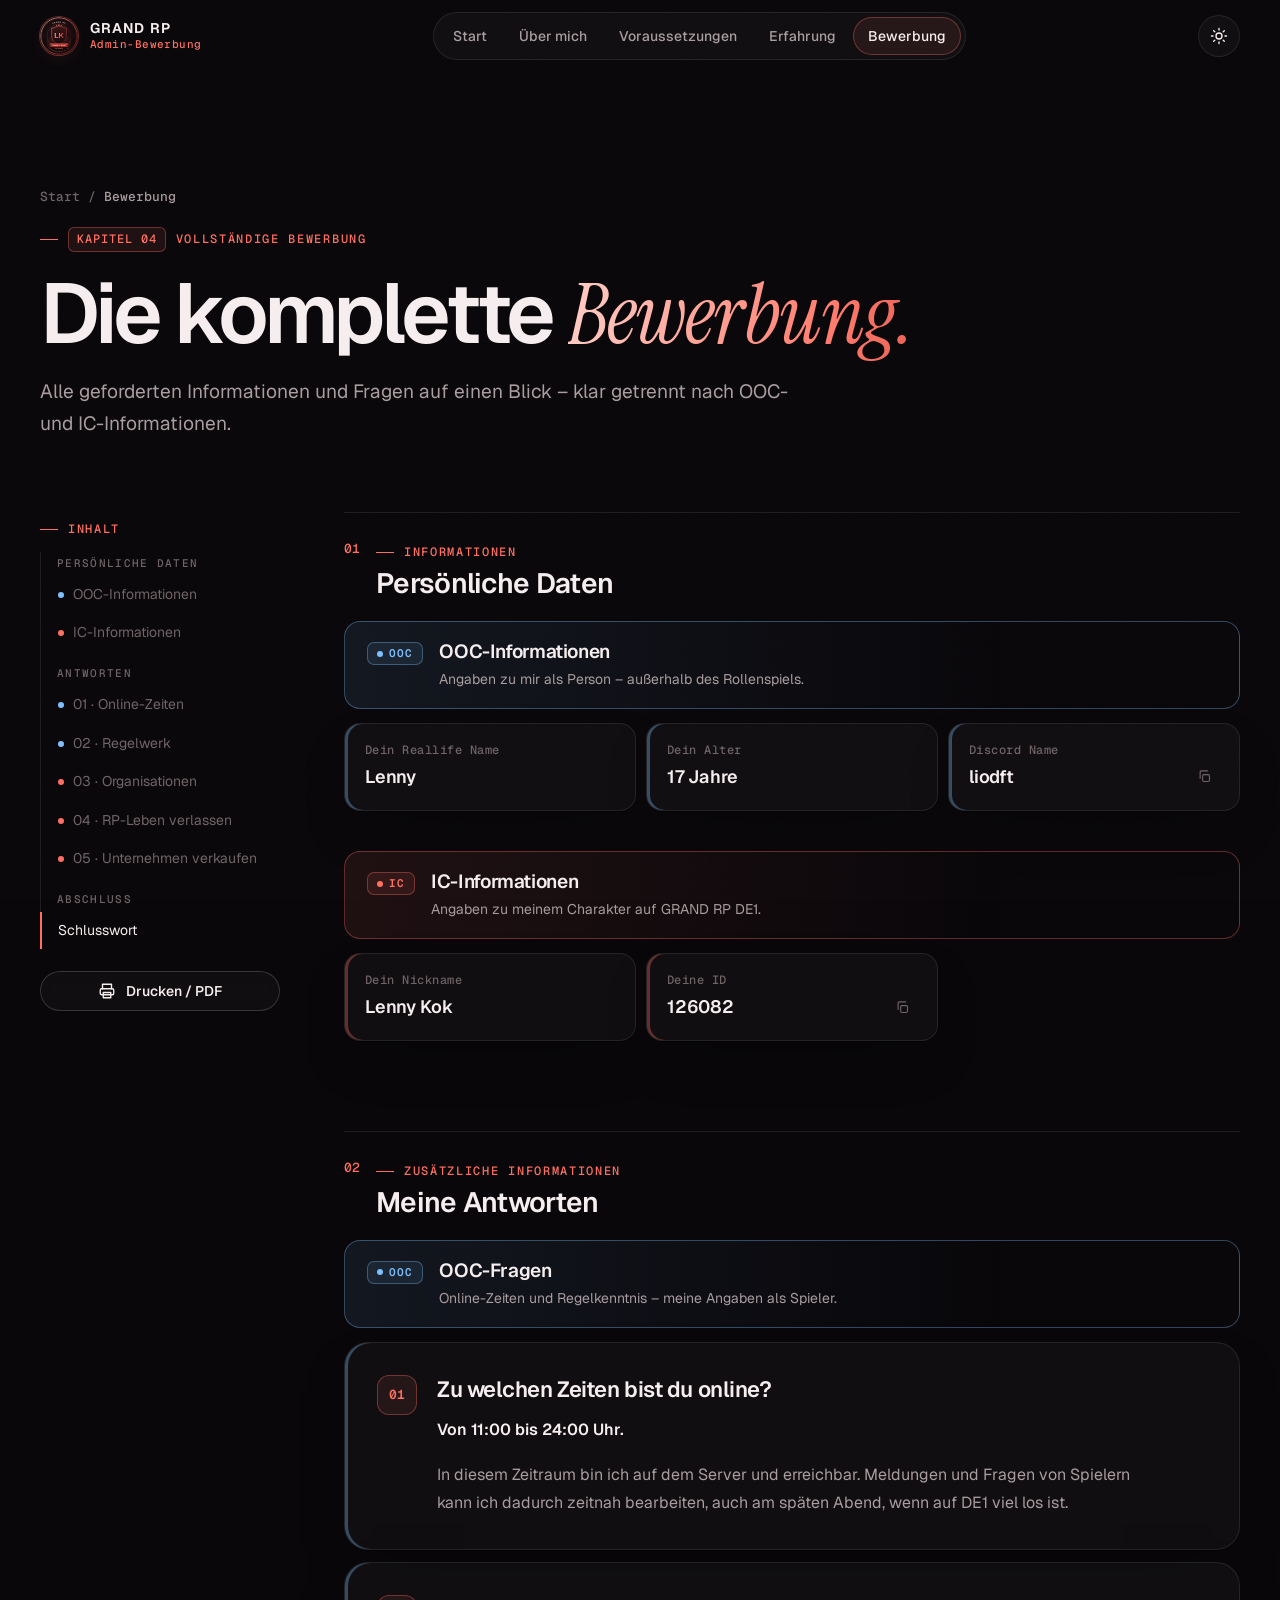
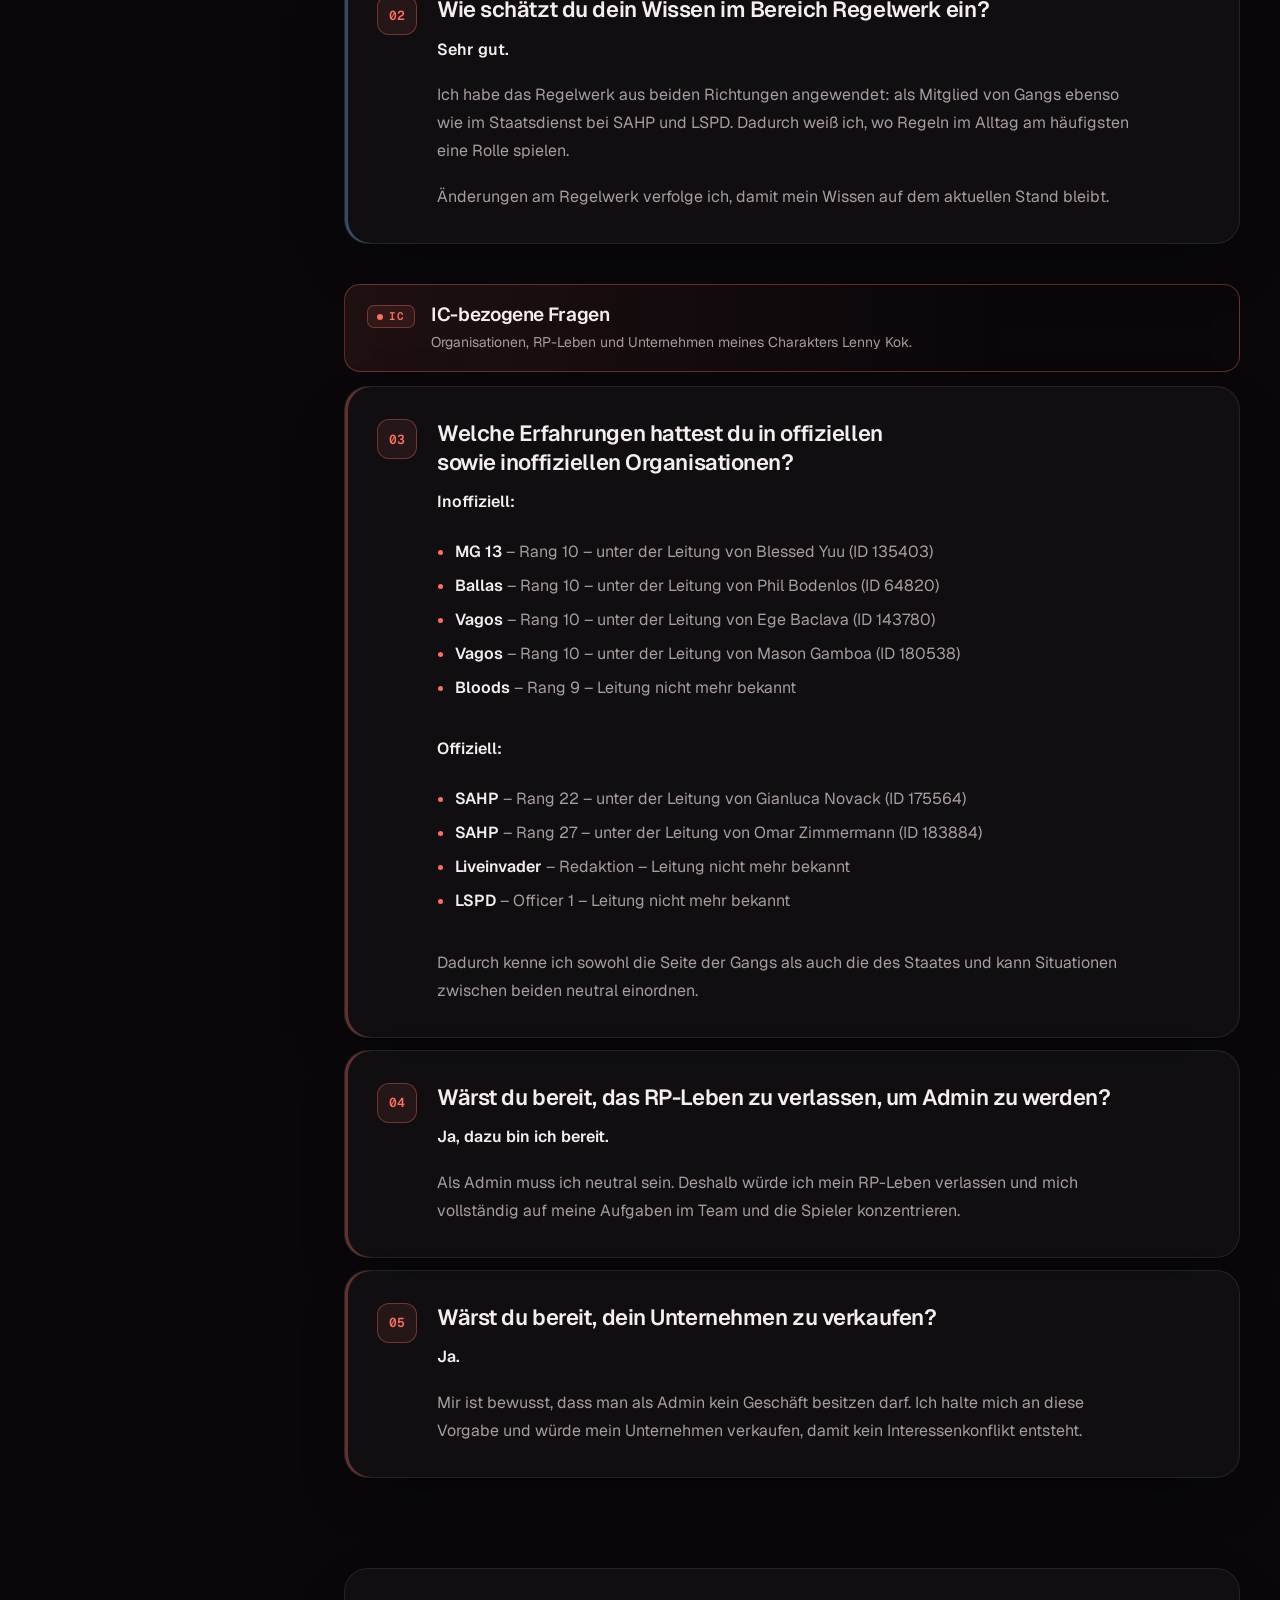
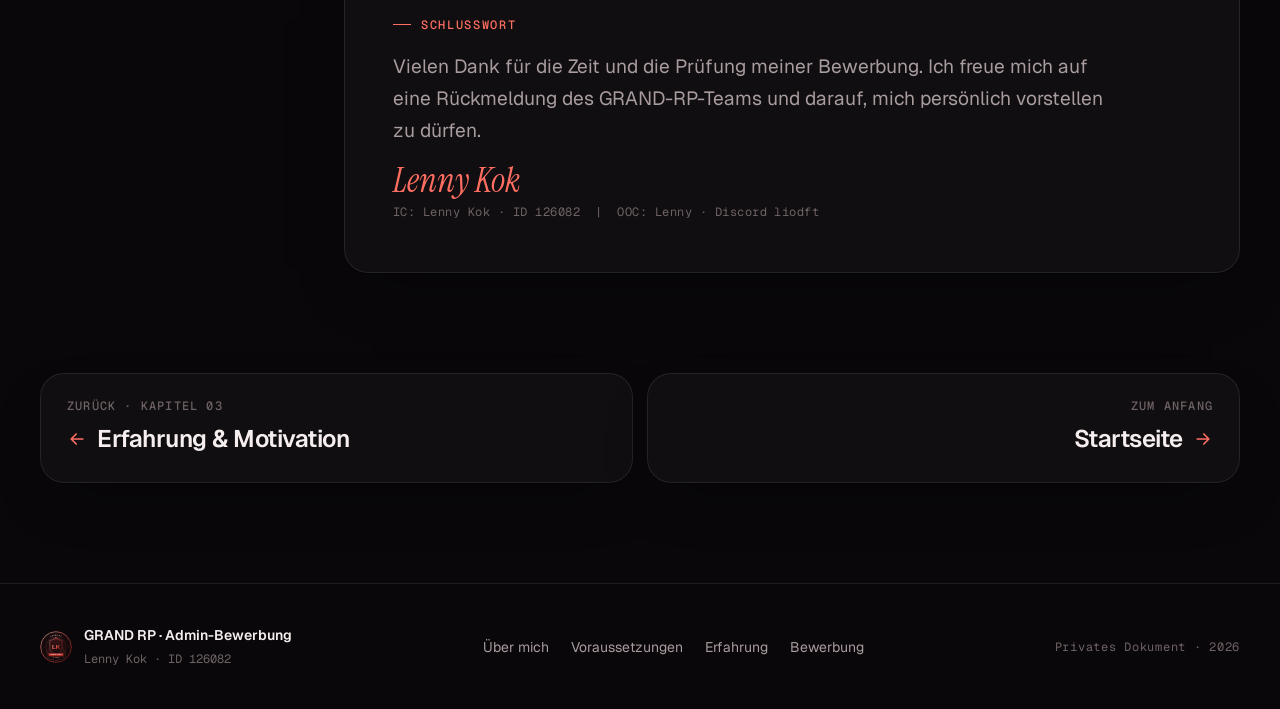
==== bewerbung.html @ c2f625c8 "Bewerbung im Aufbau der ADMIN-GRAND-Vorlage, mit Rubinrot und LK-Wappen" ====
<!doctype html>
<html lang="de">
<head>
  <meta charset="utf-8">
  <meta name="viewport" content="width=device-width, initial-scale=1, viewport-fit=cover">
  <title>Vollständige Bewerbung · Admin-Bewerbung · Lenny Kok</title>
  <meta name="description" content="Alle geforderten Angaben und Antworten der Admin-Bewerbung von Lenny Kok auf einen Blick.">
  <meta name="robots" content="noindex">
  <meta name="theme-color" content="#09070a">
  <meta property="og:type" content="website">
  <meta property="og:site_name" content="GRAND RP · Admin-Bewerbung">
  <meta property="og:title" content="Vollständige Bewerbung · Lenny Kok">
  <meta property="og:description" content="Persönliche Daten und alle Antworten der Admin-Bewerbung für GRAND RP DE1.">
  <meta property="og:image" content="https://cyrexmv.github.io/ADMIN-GRAND-LENNY/assets/img/og-image.png">
  <meta name="twitter:card" content="summary_large_image">
  <link rel="icon" href="favicon.svg" type="image/svg+xml">
  <link rel="apple-touch-icon" href="apple-touch-icon.png">
  <link rel="preconnect" href="https://fonts.googleapis.com">
  <link rel="preconnect" href="https://fonts.gstatic.com" crossorigin>
  <link rel="stylesheet" href="https://fonts.googleapis.com/css2?family=Geist:wght@300..800&family=Geist+Mono:wght@400..600&family=Instrument+Serif:ital@0;1&display=swap">
  <link rel="stylesheet" href="assets/css/main.css">
  <script>(function(d){d.classList.add('js');try{var t=localStorage.getItem('theme');if(t==='light'||t==='dark')d.dataset.theme=t}catch(e){}})(document.documentElement);</script>
  <script src="assets/js/main.js" defer></script>
</head>
<body>
  <a class="skip-link" href="#inhalt">Zum Inhalt springen</a>
  <div class="scroll-progress" aria-hidden="true"></div>
  <div class="backdrop" aria-hidden="true"></div>

  <header class="site-header" data-header>
    <div class="container header-inner">
      <a class="brand" href="index.html" aria-label="GRAND RP Admin-Bewerbung – zur Startseite">
        <img src="assets/img/lenny-kok-wappen.svg" alt="" width="38" height="38">
        <span><strong>GRAND RP</strong><small>Admin-Bewerbung</small></span>
      </a>
      <nav class="site-nav" id="site-nav" aria-label="Hauptnavigation">
        <ul>
          <li><a href="index.html">Start</a></li>
          <li><a href="ueber-mich.html">Über mich</a></li>
          <li><a href="voraussetzungen.html">Voraussetzungen</a></li>
          <li><a href="erfahrung.html">Erfahrung</a></li>
          <li><a href="bewerbung.html" aria-current="page">Bewerbung</a></li>
        </ul>
      </nav>
      <div class="header-actions">
        <button class="icon-btn theme-toggle" type="button" data-theme-toggle aria-label="Helles Design aktivieren">
          <svg class="i-sun" viewBox="0 0 24 24" fill="none" stroke="currentColor" stroke-width="1.8" stroke-linecap="round" aria-hidden="true"><circle cx="12" cy="12" r="4"/><path d="M12 2v2M12 20v2M4.93 4.93l1.41 1.41M17.66 17.66l1.41 1.41M2 12h2M20 12h2M4.93 19.07l1.41-1.41M17.66 6.34l1.41-1.41"/></svg>
          <svg class="i-moon" viewBox="0 0 24 24" fill="none" stroke="currentColor" stroke-width="1.8" stroke-linecap="round" stroke-linejoin="round" aria-hidden="true"><path d="M20 14.5A8 8 0 1 1 9.5 4a6.5 6.5 0 0 0 10.5 10.5z"/></svg>
        </button>
        <button class="icon-btn menu-toggle" type="button" data-menu-toggle aria-controls="site-nav" aria-expanded="false" aria-label="Menü öffnen">
          <svg class="i-menu" viewBox="0 0 24 24" fill="none" stroke="currentColor" stroke-width="1.8" stroke-linecap="round" aria-hidden="true"><path d="M4 7h16M4 12h16M4 17h16"/></svg>
          <svg class="i-close" viewBox="0 0 24 24" fill="none" stroke="currentColor" stroke-width="1.8" stroke-linecap="round" aria-hidden="true"><path d="M6 6l12 12M18 6 6 18"/></svg>
        </button>
      </div>
    </div>
  </header>

  <main id="inhalt">
    <section class="page-hero container" aria-labelledby="page-title">
      <nav class="breadcrumb" aria-label="Brotkrumen" data-reveal><a href="index.html">Start</a><span aria-hidden="true">/</span><span aria-current="page">Bewerbung</span></nav>
      <p class="eyebrow" data-reveal><span class="chapter">Kapitel 04</span> Vollständige Bewerbung</p>
      <h1 class="display display-sm" id="page-title" data-reveal style="--d:1">Die komplette <em>Bewerbung.</em></h1>
      <p class="lead" data-reveal style="--d:2">Alle geforderten Informationen und Fragen auf einen Blick – klar getrennt nach OOC- und IC-Informationen.</p>
    </section>

    <div class="container app-layout">
      <aside class="toc" data-toc>
        <nav aria-label="Inhalt dieser Seite">
          <p class="eyebrow">Inhalt</p>
          <ol>
            <li class="toc-group">Persönliche Daten</li>
            <li><a class="zone-ooc" href="#daten-ooc">OOC-Informationen</a></li>
            <li><a class="zone-ic" href="#daten-ic">IC-Informationen</a></li>
            <li class="toc-group">Antworten</li>
            <li><a class="zone-ooc" href="#frage-1">01 · Online-Zeiten</a></li>
            <li><a class="zone-ooc" href="#frage-2">02 · Regelwerk</a></li>
            <li><a class="zone-ic" href="#frage-3">03 · Organisationen</a></li>
            <li><a class="zone-ic" href="#frage-4">04 · RP-Leben verlassen</a></li>
            <li><a class="zone-ic" href="#frage-5">05 · Unternehmen verkaufen</a></li>
            <li class="toc-group">Abschluss</li>
            <li><a href="#schluss">Schlusswort</a></li>
          </ol>
        </nav>
        <div class="toc-actions">
          <button class="btn btn-ghost btn-sm" type="button" data-print>
            <svg viewBox="0 0 24 24" fill="none" stroke="currentColor" stroke-width="1.8" stroke-linecap="round" stroke-linejoin="round" aria-hidden="true"><path d="M6 9V3h12v6"/><rect x="3" y="9" width="18" height="8" rx="2"/><path d="M7 14h10v7H7z"/></svg>
            Drucken / PDF
          </button>
        </div>
      </aside>

      <div>
        <section class="app-section" id="daten" aria-labelledby="daten-title">
          <div class="app-head" data-reveal>
            <span>01</span>
            <div><p class="eyebrow">Informationen</p><h2 class="h3" id="daten-title">Persönliche Daten</h2></div>
          </div>
          <div class="app-zone zone-ooc" id="daten-ooc">
            <div class="zone-head" data-reveal>
              <span class="badge badge-ooc"><abbr title="Out of Character">OOC</abbr></span>
              <div><h3>OOC-Informationen</h3><p>Angaben zu mir als Person – außerhalb des Rollenspiels.</p></div>
            </div>
            <dl class="data-grid">
              <div class="card spotlight" data-reveal><dt>Dein Reallife Name</dt><dd>Lenny</dd></div>
              <div class="card spotlight" data-reveal style="--d:1"><dt>Dein Alter</dt><dd>17 Jahre</dd></div>
              <div class="card spotlight" data-reveal style="--d:2">
                <dt>Discord Name</dt>
                <dd>
                  liodft
                  <button class="copy-btn" type="button" data-copy="liodft" aria-label="Discord-Namen kopieren">
                  <svg class="i-copy" viewBox="0 0 24 24" fill="none" stroke="currentColor" stroke-width="1.8" stroke-linecap="round" stroke-linejoin="round" aria-hidden="true"><rect x="9" y="9" width="11" height="11" rx="2"/><path d="M5 15V5a2 2 0 0 1 2-2h10"/></svg>
                  <svg class="i-check" viewBox="0 0 24 24" fill="none" stroke="currentColor" stroke-width="2.4" stroke-linecap="round" stroke-linejoin="round" aria-hidden="true"><path d="m5 12.5 4.5 4.5L19 7.5"/></svg>
                </button>
                </dd>
              </div>
            </dl>
          </div>

          <div class="app-zone zone-ic" id="daten-ic">
            <div class="zone-head" data-reveal>
              <span class="badge badge-ic"><abbr title="In Character">IC</abbr></span>
              <div><h3>IC-Informationen</h3><p>Angaben zu meinem Charakter auf GRAND RP DE1.</p></div>
            </div>
            <dl class="data-grid">
              <div class="card spotlight" data-reveal><dt>Dein Nickname</dt><dd>Lenny Kok</dd></div>
              <div class="card spotlight" data-reveal style="--d:1">
                <dt>Deine ID</dt>
                <dd>
                  126082
                  <button class="copy-btn" type="button" data-copy="126082" aria-label="Spieler-ID kopieren">
                  <svg class="i-copy" viewBox="0 0 24 24" fill="none" stroke="currentColor" stroke-width="1.8" stroke-linecap="round" stroke-linejoin="round" aria-hidden="true"><rect x="9" y="9" width="11" height="11" rx="2"/><path d="M5 15V5a2 2 0 0 1 2-2h10"/></svg>
                  <svg class="i-check" viewBox="0 0 24 24" fill="none" stroke="currentColor" stroke-width="2.4" stroke-linecap="round" stroke-linejoin="round" aria-hidden="true"><path d="m5 12.5 4.5 4.5L19 7.5"/></svg>
                </button>
                </dd>
              </div>
            </dl>
          </div>
        </section>

        <section class="app-section" aria-labelledby="antworten-title">
          <div class="app-head" data-reveal>
            <span>02</span>
            <div><p class="eyebrow">Zusätzliche Informationen</p><h2 class="h3" id="antworten-title">Meine Antworten</h2></div>
          </div>

          <div class="app-zone zone-ooc">
            <div class="zone-head" data-reveal>
              <span class="badge badge-ooc"><abbr title="Out of Character">OOC</abbr></span>
              <div><h3>OOC-Fragen</h3><p>Online-Zeiten und Regelkenntnis – meine Angaben als Spieler.</p></div>
            </div>
            <div class="qa-list">
              <article class="card qa" id="frage-1" data-reveal>
                <span>01</span>
                <div>
                  <h3>Zu welchen Zeiten bist du online?</h3>
                  <div class="prose">
                    <p class="answer-short">Von 11:00 bis 24:00 Uhr.</p>
                    <p>In diesem Zeitraum bin ich auf dem Server und erreichbar. Meldungen und Fragen von Spielern kann ich dadurch zeitnah bearbeiten, auch am späten Abend, wenn auf DE1 viel los ist.</p>
                  </div>
                </div>
              </article>

              <article class="card qa" id="frage-2" data-reveal>
                <span>02</span>
                <div>
                  <h3>Wie schätzt du dein Wissen im Bereich Regelwerk ein?</h3>
                  <div class="prose">
                    <p class="answer-short">Sehr gut.</p>
                    <p>Ich habe das Regelwerk aus beiden Richtungen angewendet: als Mitglied von Gangs ebenso wie im Staatsdienst bei SAHP und LSPD. Dadurch weiß ich, wo Regeln im Alltag am häufigsten eine Rolle spielen.</p>
                    <p>Änderungen am Regelwerk verfolge ich, damit mein Wissen auf dem aktuellen Stand bleibt.</p>
                  </div>
                </div>
              </article>
            </div>
          </div>

          <div class="app-zone zone-ic">
            <div class="zone-head" data-reveal>
              <span class="badge badge-ic"><abbr title="In Character">IC</abbr></span>
              <div><h3>IC-bezogene Fragen</h3><p>Organisationen, RP-Leben und Unternehmen meines Charakters Lenny Kok.</p></div>
            </div>
            <div class="qa-list">
              <article class="card qa" id="frage-3" data-reveal>
                <span>03</span>
                <div>
                  <h3>Welche Erfahrungen hattest du in offiziellen sowie inoffiziellen Organisationen?</h3>
                  <div class="prose">
                    <p><strong>Inoffiziell:</strong></p>
                    <ul class="org-list">
                      <li><strong>MG 13</strong> – Rang 10 – unter der Leitung von Blessed Yuu (ID 135403)</li>
                      <li><strong>Ballas</strong> – Rang 10 – unter der Leitung von Phil Bodenlos (ID 64820)</li>
                      <li><strong>Vagos</strong> – Rang 10 – unter der Leitung von Ege Baclava (ID 143780)</li>
                      <li><strong>Vagos</strong> – Rang 10 – unter der Leitung von Mason Gamboa (ID 180538)</li>
                      <li><strong>Bloods</strong> – Rang 9 – Leitung nicht mehr bekannt</li>
                    </ul>
                    <p><strong>Offiziell:</strong></p>
                    <ul class="org-list">
                      <li><strong>SAHP</strong> – Rang 22 – unter der Leitung von Gianluca Novack (ID 175564)</li>
                      <li><strong>SAHP</strong> – Rang 27 – unter der Leitung von Omar Zimmermann (ID 183884)</li>
                      <li><strong>Liveinvader</strong> – Redaktion – Leitung nicht mehr bekannt</li>
                      <li><strong>LSPD</strong> – Officer 1 – Leitung nicht mehr bekannt</li>
                    </ul>
                    <p>Dadurch kenne ich sowohl die Seite der Gangs als auch die des Staates und kann Situationen zwischen beiden neutral einordnen.</p>
                  </div>
                </div>
              </article>

              <article class="card qa" id="frage-4" data-reveal>
                <span>04</span>
                <div>
                  <h3>Wärst du bereit, das RP-Leben zu verlassen, um Admin zu werden?</h3>
                  <div class="prose">
                    <p class="answer-short">Ja, dazu bin ich bereit.</p>
                    <p>Als Admin muss ich neutral sein. Deshalb würde ich mein RP-Leben verlassen und mich vollständig auf meine Aufgaben im Team und die Spieler konzentrieren.</p>
                  </div>
                </div>
              </article>

              <article class="card qa" id="frage-5" data-reveal>
                <span>05</span>
                <div>
                  <h3>Wärst du bereit, dein Unternehmen zu verkaufen?</h3>
                  <div class="prose">
                    <p class="answer-short">Ja.</p>
                    <p>Mir ist bewusst, dass man als Admin kein Geschäft besitzen darf. Ich halte mich an diese Vorgabe und würde mein Unternehmen verkaufen, damit kein Interessenkonflikt entsteht.</p>
                  </div>
                </div>
              </article>
            </div>
          </div>
        </section>

        <section class="app-section" id="schluss" aria-labelledby="schluss-title">
          <div class="card closing" data-reveal>
            <p class="eyebrow" id="schluss-title">Schlusswort</p>
            <p class="lead">Vielen Dank für die Zeit und die Prüfung meiner Bewerbung. Ich freue mich auf eine Rückmeldung des GRAND-RP-Teams und darauf, mich persönlich vorstellen zu dürfen.</p>
            <div>
              <p class="signature">Lenny Kok</p>
              <small>IC: Lenny Kok · ID 126082 &nbsp;|&nbsp; OOC: Lenny · Discord liodft</small>
            </div>
          </div>
        </section>
      </div>
    </div>

    <nav class="pager container" aria-label="Kapitel">
      <a class="card pager-link prev" href="erfahrung.html">
        <small>Zurück · Kapitel 03</small>
        <span><svg viewBox="0 0 24 24" fill="none" stroke="currentColor" stroke-width="2" stroke-linecap="round" stroke-linejoin="round" aria-hidden="true"><path d="M19 12H5M11 6l-6 6 6 6"/></svg> Erfahrung &amp; Motivation</span>
      </a>
      <a class="card pager-link next" href="index.html">
        <small>Zum Anfang</small>
        <span>Startseite <svg viewBox="0 0 24 24" fill="none" stroke="currentColor" stroke-width="2" stroke-linecap="round" stroke-linejoin="round" aria-hidden="true"><path d="M5 12h14M13 6l6 6-6 6"/></svg></span>
      </a>
    </nav>
  </main>

  <footer class="site-footer">
    <div class="container footer-inner">
      <div class="footer-brand">
        <img src="assets/img/lenny-kok-wappen.svg" alt="" width="32" height="32" loading="lazy">
        <div><strong>GRAND RP · Admin-Bewerbung</strong><small>Lenny Kok · ID 126082</small></div>
      </div>
      <nav aria-label="Fußzeile">
        <ul>
          <li><a href="ueber-mich.html">Über mich</a></li>
          <li><a href="voraussetzungen.html">Voraussetzungen</a></li>
          <li><a href="erfahrung.html">Erfahrung</a></li>
          <li><a href="bewerbung.html">Bewerbung</a></li>
        </ul>
      </nav>
      <p class="footer-meta">Privates Dokument · 2026</p>
    </div>
  </footer>
</body>
</html>
---- assets/css/main.css ----
/* ==========================================================================
   GRAND RP · Admin-Bewerbung
   Design-System: Tokens → Base → Layout → Components → Pages → Print
   ========================================================================== */

@layer reset, tokens, base, layout, components, pages, utilities;

/* Weiche Seitenübergänge zwischen den Unterseiten (progressive enhancement) */
@view-transition { navigation: auto; }

/* --------------------------------------------------------------------------
   Reset
   -------------------------------------------------------------------------- */
@layer reset {
  *, *::before, *::after { box-sizing: border-box; }
  * { margin: 0; }
  html { -webkit-text-size-adjust: 100%; text-size-adjust: 100%; }
  img, svg, picture { display: block; max-width: 100%; }
  img { height: auto; }
  button { font: inherit; color: inherit; background: none; border: 0; padding: 0; cursor: pointer; }
  a { color: inherit; text-decoration: none; }
  ul, ol { list-style: none; padding: 0; }
  h1, h2, h3, h4 { text-wrap: balance; font-weight: 600; }
  p, li, dd { text-wrap: pretty; }
}

/* --------------------------------------------------------------------------
   Tokens
   -------------------------------------------------------------------------- */
@layer tokens {
  :root {
    color-scheme: dark;

    --font-sans: "Geist", ui-sans-serif, system-ui, -apple-system, "Segoe UI", Roboto, sans-serif;
    --font-mono: "Geist Mono", ui-monospace, "SFMono-Regular", Menlo, Consolas, monospace;
    --font-serif: "Instrument Serif", "Iowan Old Style", Georgia, serif;

    --bg: light-dark(#f7f3f2, #09070a);
    --bg-elev: light-dark(#ffffff, #0f0f13);
    --surface: light-dark(rgb(255 255 255 / .72), rgb(255 255 255 / .03));
    --surface-2: light-dark(rgb(50 18 20 / .045), rgb(255 255 255 / .055));
    --line: light-dark(rgb(50 18 20 / .11), rgb(255 255 255 / .085));
    --line-strong: light-dark(rgb(50 18 20 / .2), rgb(255 255 255 / .16));
    --grid-line: light-dark(rgb(50 18 20 / .05), rgb(255 255 255 / .035));

    --text: light-dark(#1b1213, #f6eeee);
    --muted: light-dark(#63585a, #a99c9e);
    --subtle: light-dark(#8e8183, #6f6365);

    --gold: light-dark(#b0262b, #ff6f61);
    --gold-2: light-dark(#d0443c, #d9483d);
    --gold-soft: light-dark(rgb(176 38 43 / .08), rgb(255 111 97 / .09));
    --gold-line: light-dark(rgb(176 38 43 / .32), rgb(255 111 97 / .35));
    --g1: light-dark(#7a1418, #ffcfc7);
    --g2: light-dark(#b8302c, #ff7a6b);
    --g3: light-dark(#5a0e12, #c2352b);
    --on-gold: #2a0806;

    --neon: light-dark(#a35a00, #ffb547);

    /* IC = Rubinrot (Charakter), OOC = Blau (Person / Spieler) */
    --ic: var(--gold);
    --ic-soft: var(--gold-soft);
    --ic-line: var(--gold-line);
    --ooc: light-dark(#1f5fa8, #7cc0ff);
    --ooc-soft: light-dark(rgb(31 95 168 / .08), rgb(124 192 255 / .09));
    --ooc-line: light-dark(rgb(31 95 168 / .35), rgb(124 192 255 / .35));
    --success: light-dark(#16794a, #63e2a0);
    --success-soft: light-dark(rgb(22 121 74 / .1), rgb(99 226 160 / .1));

    --glow-gold: light-dark(rgb(210 60 50 / .14), rgb(255 111 97 / .16));
    --glow-neon: light-dark(rgb(200 120 0 / .08), rgb(255 181 71 / .1));
    --shadow-color: light-dark(rgb(70 20 22 / .12), rgb(0 0 0 / .55));
    --shadow: 0 1px 1px var(--shadow-color), 0 24px 60px -28px var(--shadow-color);

    --radius-sm: 10px;
    --radius: 16px;
    --radius-lg: 24px;
    --radius-xl: 32px;

    --container: 1200px;
    --gutter: clamp(16px, 4vw, 40px);
    --header-h: 72px;

    --ease-out: cubic-bezier(.16, 1, .3, 1);
    --ease-spring: cubic-bezier(.34, 1.56, .64, 1);
  }

  :root[data-theme="light"] { color-scheme: light; }
  :root[data-theme="dark"] { color-scheme: dark; }
}

/* --------------------------------------------------------------------------
   Base
   -------------------------------------------------------------------------- */
@layer base {
  html {
    background: var(--bg);
    scroll-behavior: smooth;
    scroll-padding-top: calc(var(--header-h) + 24px);
  }

  body {
    min-height: 100dvh;
    display: flex;
    flex-direction: column;
    font-family: var(--font-sans);
    font-size: 16px;
    line-height: 1.6;
    color: var(--text);
    background: var(--bg);
    -webkit-font-smoothing: antialiased;
    -moz-osx-font-smoothing: grayscale;
    font-feature-settings: "ss01", "cv11";
    overflow-x: clip;
  }

  /* clip (statt hidden) erzeugt keinen Scroll-Container – position: sticky bleibt intakt */
  main { flex: 1; overflow-x: clip; }

  ::selection { background: var(--gold); color: var(--on-gold); }

  :focus-visible {
    outline: 2px solid var(--gold);
    outline-offset: 3px;
    border-radius: 6px;
  }

  em { font-style: normal; }

  @media (prefers-reduced-motion: reduce) {
    html { scroll-behavior: auto; }
    *, *::before, *::after {
      animation-duration: .01ms !important;
      animation-iteration-count: 1 !important;
      transition-duration: .01ms !important;
    }
  }
}

/* --------------------------------------------------------------------------
   Layout
   -------------------------------------------------------------------------- */
@layer layout {
  .container {
    width: min(100% - 2 * var(--gutter), var(--container));
    margin-inline: auto;
  }

  .section { padding-block: clamp(72px, 10vw, 140px); }
  .section-tight { padding-block: clamp(48px, 6vw, 80px); }

  /* Atmosphärischer Hintergrund: Raster, Licht, Körnung */
  .backdrop {
    position: fixed;
    inset: 0;
    z-index: -1;
    pointer-events: none;
    overflow: hidden;

    &::before {
      content: "";
      position: absolute;
      inset: 0;
      background-image:
        linear-gradient(var(--grid-line) 1px, transparent 1px),
        linear-gradient(90deg, var(--grid-line) 1px, transparent 1px);
      background-size: 72px 72px;
      mask-image: radial-gradient(ellipse 90% 70% at 50% 0%, #000 20%, transparent 75%);
    }

    &::after {
      content: "";
      position: absolute;
      inset: -20% -10% auto;
      height: 110vh;
      background:
        radial-gradient(38% 45% at 78% 18%, var(--glow-gold), transparent 70%),
        radial-gradient(30% 38% at 12% 8%, var(--glow-neon), transparent 70%);
      animation: drift 22s ease-in-out infinite alternate;
    }
  }

  body::after {
    content: "";
    position: fixed;
    inset: 0;
    z-index: 999;
    pointer-events: none;
    opacity: .05;
    background-image: url("data:image/svg+xml,%3Csvg xmlns='http://www.w3.org/2000/svg' width='160' height='160'%3E%3Cfilter id='n'%3E%3CfeTurbulence type='fractalNoise' baseFrequency='.85' numOctaves='3' stitchTiles='stitch'/%3E%3C/filter%3E%3Crect width='100%25' height='100%25' filter='url(%23n)'/%3E%3C/svg%3E");
    mix-blend-mode: overlay;
  }

  @keyframes drift {
    to { transform: translate3d(-4%, 3%, 0) scale(1.06); }
  }
}

/* --------------------------------------------------------------------------
   Components
   -------------------------------------------------------------------------- */
@layer components {

  /* ---------- Skip link & Scroll-Fortschritt ---------- */
  .skip-link {
    position: fixed;
    top: 12px;
    left: 12px;
    z-index: 200;
    padding: 10px 16px;
    border-radius: 999px;
    background: var(--gold);
    color: var(--on-gold);
    font-weight: 600;
    translate: 0 -200%;
    transition: translate .3s var(--ease-out);

    &:focus-visible { translate: 0 0; }
  }

  .scroll-progress {
    position: fixed;
    inset: 0 0 auto;
    height: 2px;
    z-index: 120;
    transform: scaleX(0);
    transform-origin: 0 50%;
    background: linear-gradient(90deg, var(--gold-2), var(--gold), var(--neon));
  }

  @supports (animation-timeline: scroll()) {
    .scroll-progress {
      animation: progress linear both;
      animation-timeline: scroll(root);
    }
  }

  @keyframes progress { to { transform: scaleX(1); } }

  /* ---------- Header ---------- */
  .site-header {
    position: sticky;
    top: 0;
    z-index: 100;
    view-transition-name: site-header;
    border-bottom: 1px solid transparent;
    transition: background-color .3s, border-color .3s, backdrop-filter .3s;

    &.is-scrolled,
    :root.menu-open & {
      background: color-mix(in oklab, var(--bg) 78%, transparent);
      border-bottom-color: var(--line);
      backdrop-filter: blur(16px) saturate(1.4);
      -webkit-backdrop-filter: blur(16px) saturate(1.4);
    }
  }

  .header-inner {
    height: var(--header-h);
    display: flex;
    align-items: center;
    justify-content: space-between;
    gap: 20px;
  }

  .brand {
    display: flex;
    align-items: center;
    gap: 12px;
    border-radius: 12px;

    & img {
      width: 38px;
      height: 38px;
      border-radius: 50%;
      object-fit: cover;
      scale: 1;
      box-shadow: 0 0 0 1px var(--gold-line), 0 6px 18px -6px var(--glow-gold);
      transition: rotate .6s var(--ease-spring);
    }

    &:hover img { rotate: -12deg; }

    & strong {
      display: block;
      font-size: 14px;
      font-weight: 650;
      letter-spacing: .08em;
      line-height: 1.2;
    }

    & small {
      display: block;
      font: 500 11px/1.3 var(--font-mono);
      color: var(--gold);
      letter-spacing: .04em;
    }
  }

  .site-nav ul {
    display: flex;
    gap: 2px;
    padding: 4px;
    border: 1px solid var(--line);
    border-radius: 999px;
    background: var(--surface);
    backdrop-filter: blur(10px);
    -webkit-backdrop-filter: blur(10px);
  }

  .site-nav a {
    position: relative;
    display: block;
    padding: 8px 15px;
    border-radius: 999px;
    font-size: 14px;
    font-weight: 500;
    color: var(--muted);
    transition: color .2s, background-color .2s;

    &:hover { color: var(--text); background: var(--surface-2); }

    &[aria-current="page"] {
      color: var(--text);
      background: var(--gold-soft);
      box-shadow: inset 0 0 0 1px var(--gold-line);
    }
  }

  .header-actions { display: flex; align-items: center; gap: 8px; }

  .icon-btn {
    display: grid;
    place-items: center;
    width: 42px;
    height: 42px;
    border-radius: 50%;
    border: 1px solid var(--line);
    background: var(--surface);
    color: var(--text);
    transition: border-color .2s, background-color .2s, transform .2s var(--ease-spring);

    &:hover { border-color: var(--gold-line); background: var(--gold-soft); }
    &:active { transform: scale(.94); }

    & svg { width: 18px; height: 18px; }
  }

  .theme-toggle {
    & .i-moon { display: none; }
    :root[data-theme="light"] & .i-sun { display: none; }
    :root[data-theme="light"] & .i-moon { display: block; }
  }

  .menu-toggle {
    display: none;

    & .i-close { display: none; }
    &[aria-expanded="true"] .i-menu { display: none; }
    &[aria-expanded="true"] .i-close { display: block; }
  }

  @media (max-width: 880px) {
    .menu-toggle { display: grid; }

    .site-nav {
      position: fixed;
      inset: var(--header-h) 0 auto;
      padding: 12px var(--gutter) 24px;
      /* deckend: ein backdrop-filter im bereits gefilterten Header würde die Seite nicht weichzeichnen */
      background: var(--bg);
      border-bottom: 1px solid var(--line);
      box-shadow: 0 30px 60px -20px var(--shadow-color);
      display: none;
      opacity: 0;
      translate: 0 -8px;
      transition: opacity .25s, translate .35s var(--ease-out), display .35s allow-discrete;

      &.is-open {
        display: block;
        opacity: 1;
        translate: 0 0;

        @starting-style {
          opacity: 0;
          translate: 0 -8px;
        }
      }

      & ul {
        flex-direction: column;
        gap: 4px;
        padding: 0;
        border: 0;
        background: none;
        backdrop-filter: none;
      }

      & a {
        padding: 14px 16px;
        font-size: 17px;
        border-radius: var(--radius);
      }
    }
  }

  /* ---------- Typografie ---------- */
  .eyebrow {
    display: inline-flex;
    align-items: center;
    gap: 10px;
    font: 500 12px/1.4 var(--font-mono);
    letter-spacing: .14em;
    text-transform: uppercase;
    color: var(--gold);

    &::before {
      content: "";
      width: 18px;
      height: 1px;
      background: currentColor;
    }

    & .chapter {
      padding: 3px 8px;
      border-radius: 6px;
      border: 1px solid var(--gold-line);
      background: var(--gold-soft);
      letter-spacing: .08em;
    }
  }

  .display {
    font-size: clamp(46px, 8.4vw, 116px);
    font-weight: 600;
    line-height: .94;
    letter-spacing: -.05em;
  }

  .display-sm { font-size: clamp(42px, 6.6vw, 88px); }

  .h2 {
    font-size: clamp(32px, 4.6vw, 58px);
    line-height: 1;
    letter-spacing: -.04em;
  }

  .h3 {
    font-size: clamp(22px, 2.2vw, 28px);
    line-height: 1.15;
    letter-spacing: -.025em;
  }

  .display em,
  .h2 em,
  .h3 em,
  .serif {
    font-family: var(--font-serif);
    font-style: italic;
    font-weight: 400;
    letter-spacing: -.01em;
    padding-right: .06em;
  }

  .text-gold,
  .display em,
  .h2 em {
    background: linear-gradient(100deg, var(--g1), var(--g2) 35%, var(--g3) 65%, var(--g1));
    background-size: 220% 100%;
    -webkit-background-clip: text;
    background-clip: text;
    color: transparent;
    animation: shimmer 7s ease-in-out infinite alternate;
  }

  @keyframes shimmer { to { background-position: 100% 0; } }

  .lead {
    font-size: clamp(17px, 1.5vw, 20px);
    line-height: 1.65;
    color: var(--muted);
    max-width: 58ch;
  }

  .muted { color: var(--muted); }

  .prose {
    display: grid;
    gap: 1.1em;
    color: var(--muted);
    font-size: 17px;
    line-height: 1.75;
    max-width: 64ch;

    & strong { color: var(--text); font-weight: 600; }
  }

  /* ---------- Buttons ---------- */
  .btn {
    --btn-h: 50px;
    display: inline-flex;
    align-items: center;
    justify-content: center;
    gap: 10px;
    height: var(--btn-h);
    padding: 0 22px;
    border-radius: 999px;
    font-size: 15px;
    font-weight: 550;
    white-space: nowrap;
    transition: transform .25s var(--ease-out), box-shadow .25s, background-color .25s, border-color .25s;

    & svg {
      width: 18px;
      height: 18px;
      transition: transform .3s var(--ease-out);
    }

    &:hover svg { transform: translateX(3px); }
    &:hover .arrow-diag { transform: translate(2px, -2px); }
    &:active { transform: scale(.97); }
  }

  .btn-primary {
    color: var(--on-gold);
    background: linear-gradient(180deg, #ffa093, #ec5546);
    box-shadow:
      inset 0 1px 0 rgb(255 255 255 / .5),
      inset 0 -1px 0 rgb(0 0 0 / .15),
      0 10px 30px -10px rgb(255 111 97 / .55);

    &:hover {
      transform: translateY(-2px);
      box-shadow:
        inset 0 1px 0 rgb(255 255 255 / .5),
        inset 0 -1px 0 rgb(0 0 0 / .15),
        0 16px 40px -10px rgb(255 111 97 / .7);
    }
  }

  .btn-ghost {
    border: 1px solid var(--line-strong);
    background: var(--surface);
    backdrop-filter: blur(8px);
    -webkit-backdrop-filter: blur(8px);

    &:hover { border-color: var(--gold-line); background: var(--gold-soft); }
  }

  .btn-sm { --btn-h: 40px; padding: 0 16px; font-size: 14px; }

  /* ---------- Karten mit Spotlight-Effekt ---------- */
  .card {
    position: relative;
    isolation: isolate;
    border: 1px solid var(--line);
    border-radius: var(--radius-lg);
    background: var(--surface);
    box-shadow: var(--shadow);
    overflow: hidden;
  }

  .spotlight {
    &::before,
    &::after {
      content: "";
      position: absolute;
      inset: 0;
      border-radius: inherit;
      pointer-events: none;
      opacity: 0;
      transition: opacity .4s;
    }

    &::before {
      z-index: -1;
      background: radial-gradient(420px circle at var(--mx, 50%) var(--my, 50%), var(--gold-soft), transparent 45%);
    }

    &::after {
      padding: 1px;
      background: radial-gradient(260px circle at var(--mx, 50%) var(--my, 50%), var(--gold), transparent 60%);
      mask: linear-gradient(#000 0 0) content-box exclude, linear-gradient(#000 0 0);
    }

    &:hover::before,
    &:hover::after { opacity: 1; }
  }

  .icon-tile {
    display: grid;
    place-items: center;
    width: 46px;
    height: 46px;
    border-radius: 14px;
    border: 1px solid var(--gold-line);
    background: linear-gradient(160deg, var(--gold-soft), transparent);
    color: var(--gold);

    & svg { width: 22px; height: 22px; }
  }

  .tag {
    display: inline-flex;
    align-items: center;
    gap: 6px;
    padding: 5px 11px;
    border-radius: 999px;
    border: 1px solid var(--line);
    background: var(--surface-2);
    font: 500 12px/1.3 var(--font-mono);
    letter-spacing: .03em;
    color: var(--muted);
  }

  .tag-success {
    border-color: color-mix(in oklab, var(--success) 35%, transparent);
    background: var(--success-soft);
    color: var(--success);

    & svg { width: 13px; height: 13px; }
  }

  .pulse-dot {
    position: relative;
    width: 8px;
    height: 8px;
    border-radius: 50%;
    background: var(--success);
    flex: none;

    &::after {
      content: "";
      position: absolute;
      inset: 0;
      border-radius: 50%;
      background: inherit;
      animation: ping 2s var(--ease-out) infinite;
    }
  }

  @keyframes ping { 75%, 100% { transform: scale(2.6); opacity: 0; } }

  /* ---------- IC / OOC ---------- */
  .badge {
    display: inline-flex;
    align-items: center;
    gap: 6px;
    flex: none;
    padding: 3px 9px;
    border: 1px solid var(--zone-line, var(--ic-line));
    border-radius: 7px;
    background: var(--zone-soft, var(--ic-soft));
    color: var(--zone, var(--ic));
    font: 600 11px/1.4 var(--font-mono);
    font-style: normal;
    letter-spacing: .1em;
    text-transform: uppercase;
    white-space: nowrap;

    &::before {
      content: "";
      width: 6px;
      height: 6px;
      border-radius: 50%;
      background: currentColor;
    }

    & abbr { text-decoration: none; cursor: help; }
  }

  .badge-sm { padding: 1px 6px; font-size: 10px; gap: 5px; &::before { width: 5px; height: 5px; } }

  .zone-ic,
  .badge-ic { --zone: var(--ic); --zone-soft: var(--ic-soft); --zone-line: var(--ic-line); }

  .zone-ooc,
  .badge-ooc { --zone: var(--ooc); --zone-soft: var(--ooc-soft); --zone-line: var(--ooc-line); }

  /* Karten innerhalb einer Zone bekommen einen farbigen Randstreifen */
  .card:is(.zone-ic, .zone-ooc),
  :is(.zone-ic, .zone-ooc) .card:not(.feature-accent) {
    box-shadow: inset 3px 0 0 var(--zone-line), var(--shadow);
  }

  .zone-head {
    display: flex;
    align-items: flex-start;
    gap: 16px;
    padding: 18px 22px;
    border: 1px solid var(--zone-line);
    border-radius: var(--radius);
    background: linear-gradient(90deg, var(--zone-soft), transparent 75%);

    & .badge { margin-top: 2px; }
    & h2, & h3 { font-size: 19px; line-height: 1.25; letter-spacing: -.02em; }
    & p { margin-top: 4px; font-size: 14px; color: var(--muted); }
  }

  .label-row {
    display: flex;
    flex-wrap: wrap;
    align-items: center;
    gap: 10px 14px;
  }

  /* ---------- Section-Head ---------- */
  .section-head {
    display: grid;
    gap: 18px;
    max-width: 760px;
    margin-bottom: clamp(36px, 5vw, 64px);
  }

  /* ---------- Page-Hero (Unterseiten) ---------- */
  .page-hero {
    display: grid;
    gap: 22px;
    padding-block: clamp(56px, 9vw, 120px) clamp(40px, 6vw, 72px);
  }

  .breadcrumb {
    display: flex;
    align-items: center;
    gap: 8px;
    font: 500 13px var(--font-mono);
    color: var(--subtle);

    & a:hover { color: var(--text); }
    & [aria-current] { color: var(--muted); }
  }

  /* ---------- Kapitel-Navigation ---------- */
  .pager {
    display: grid;
    grid-template-columns: 1fr 1fr;
    gap: 14px;
    padding-block: clamp(56px, 8vw, 100px);
  }

  .pager-link {
    display: grid;
    gap: 6px;
    padding: 24px 26px;
    border-radius: var(--radius-lg);
    transition: transform .3s var(--ease-out), border-color .3s;

    & small {
      font: 500 12px var(--font-mono);
      letter-spacing: .1em;
      text-transform: uppercase;
      color: var(--subtle);
    }

    & span {
      display: flex;
      align-items: center;
      gap: 10px;
      font-size: clamp(19px, 2vw, 24px);
      font-weight: 600;
      letter-spacing: -.02em;
    }

    & svg { width: 20px; height: 20px; color: var(--gold); transition: transform .3s var(--ease-out); }

    &:hover { transform: translateY(-3px); border-color: var(--gold-line); }
    &.next { text-align: right; }
    &.next span { justify-content: flex-end; }
    &.next:hover svg { transform: translateX(4px); }
    &.prev:hover svg { transform: translateX(-4px); }
    &:only-child.next { grid-column: 2; }
  }

  @media (max-width: 640px) {
    .pager { grid-template-columns: 1fr; }
    .pager-link:only-child.next { grid-column: auto; }
  }

  /* ---------- Footer ---------- */
  .site-footer {
    border-top: 1px solid var(--line);
    padding-block: 40px;
    font-size: 14px;
    color: var(--muted);
  }

  .footer-inner {
    display: flex;
    flex-wrap: wrap;
    align-items: center;
    justify-content: space-between;
    gap: 20px 32px;

    & nav ul { display: flex; flex-wrap: wrap; gap: 6px 22px; }
    & nav a:hover { color: var(--text); }
  }

  .footer-brand {
    display: flex;
    align-items: center;
    gap: 12px;

    & img { width: 32px; height: 32px; border-radius: 50%; }
    & strong { display: block; color: var(--text); font-weight: 600; }
    & small { font: 12px var(--font-mono); color: var(--subtle); }
  }

  .footer-meta {
    font: 12px var(--font-mono);
    letter-spacing: .06em;
    color: var(--subtle);
  }

  /* ---------- Toast ---------- */
  .toast {
    position: fixed;
    left: 50%;
    bottom: max(24px, env(safe-area-inset-bottom));
    z-index: 300;
    display: flex;
    align-items: center;
    gap: 10px;
    padding: 12px 18px;
    border-radius: 999px;
    border: 1px solid var(--gold-line);
    background: var(--bg-elev);
    box-shadow: var(--shadow);
    font-size: 14px;
    font-weight: 500;
    translate: -50% 140%;
    opacity: 0;
    transition: translate .45s var(--ease-spring), opacity .3s;

    &.is-visible { translate: -50% 0; opacity: 1; }
    & svg { width: 16px; height: 16px; color: var(--success); }
  }

  /* ---------- Copy-Button ---------- */
  .copy-btn {
    display: inline-grid;
    place-items: center;
    width: 30px;
    height: 30px;
    border-radius: 8px;
    color: var(--subtle);
    transition: color .2s, background-color .2s;

    &:hover { color: var(--gold); background: var(--gold-soft); }
    & svg { width: 15px; height: 15px; }
    & .i-check { display: none; color: var(--success); }
    &.is-copied .i-copy { display: none; }
    &.is-copied .i-check { display: block; }
  }

  /* ---------- Scroll-Reveal ---------- */
  .js [data-reveal] {
    opacity: 0;
    translate: 0 28px;
    transition:
      opacity .9s var(--ease-out) calc(var(--d, 0) * 90ms),
      translate .9s var(--ease-out) calc(var(--d, 0) * 90ms);
  }

  .js [data-reveal].is-visible {
    opacity: 1;
    translate: 0 0;
  }

  /* Text, der sich beim Scrollen „einfärbt“ */
  .fill-text {
    font-size: clamp(26px, 3.6vw, 46px);
    line-height: 1.2;
    letter-spacing: -.03em;
    font-weight: 500;
    max-width: 26ch;
  }

  @supports (animation-timeline: view()) {
    .fill-text > span {
      background:
        linear-gradient(var(--text), var(--text)) 0 0 / 0% 100% no-repeat,
        linear-gradient(var(--subtle), var(--subtle));
      -webkit-background-clip: text;
      background-clip: text;
      color: transparent;
      animation: fill linear both;
      animation-timeline: view();
      animation-range: entry 30% cover 55%;
    }

    @keyframes fill { to { background-size: 100% 100%, auto; } }
  }
}

/* --------------------------------------------------------------------------
   Pages
   -------------------------------------------------------------------------- */
@layer pages {

  /* ========== Startseite ========== */
  .hero {
    display: grid;
    grid-template-columns: 1.08fr .92fr;
    align-items: center;
    gap: clamp(40px, 6vw, 96px);
    min-height: min(calc(100svh - var(--header-h)), 900px);
    padding-block: clamp(40px, 7vw, 96px);
  }

  .hero-copy {
    display: grid;
    gap: 28px;
    justify-items: start;
  }

  .status-pill {
    display: inline-flex;
    align-items: center;
    gap: 10px;
    padding: 7px 14px 7px 12px;
    border: 1px solid var(--line);
    border-radius: 999px;
    background: var(--surface);
    backdrop-filter: blur(8px);
    -webkit-backdrop-filter: blur(8px);
    font: 500 13px var(--font-mono);
    color: var(--muted);

    & b { color: var(--text); font-weight: 500; }
  }

  .hero-actions { display: flex; flex-wrap: wrap; gap: 12px; }

  .hero-meta {
    display: flex;
    flex-wrap: wrap;
    gap: 10px 28px;
    padding-top: 12px;
    font-size: 14px;

    & div { display: grid; gap: 2px; }
    & dt { font: 500 11px var(--font-mono); letter-spacing: .12em; text-transform: uppercase; color: var(--subtle); }
    & dd { font-weight: 550; }
  }

  .hero-visual {
    position: relative;
    display: grid;
    place-items: center;
    perspective: 1200px;
    padding: 8%;
  }

  .medallion {
    position: relative;
    width: min(100%, 460px);
    aspect-ratio: 1;
    transform: rotateX(var(--rx, 0deg)) rotateY(var(--ry, 0deg));
    transform-style: preserve-3d;
    transition: transform .8s var(--ease-out);

    &::before {
      content: "";
      position: absolute;
      inset: -18%;
      z-index: -1;
      border-radius: 50%;
      background: radial-gradient(closest-side, var(--glow-gold), transparent);
      filter: blur(24px);
      animation: breathe 6s ease-in-out infinite;
    }
  }

  .hero-visual:hover .medallion { transition-duration: .2s; }

  .medallion-img {
    position: absolute;
    inset: 0;
    border-radius: 50%;
    overflow: hidden;
    box-shadow:
      0 0 0 1px var(--gold-line),
      0 50px 100px -30px rgb(0 0 0 / .7);

    & img {
      width: 100%;
      height: 100%;
      object-fit: cover;
      scale: 1;
    }
  }

  .medallion-glare {
    position: absolute;
    inset: 0;
    border-radius: 50%;
    background: radial-gradient(circle at var(--gx, 30%) var(--gy, 22%), rgb(255 255 255 / .22), transparent 48%);
    mix-blend-mode: soft-light;
    pointer-events: none;
  }

  .orbit {
    position: absolute;
    inset: -7%;
    border-radius: 50%;
    border: 1px dashed var(--line-strong);
    animation: spin 60s linear infinite;
    pointer-events: none;

    &::after {
      content: "";
      position: absolute;
      top: 14%;
      left: 14%;
      width: 10px;
      height: 10px;
      border-radius: 50%;
      background: var(--gold);
      box-shadow: 0 0 18px var(--gold);
    }
  }

  .orbit-2 {
    inset: -15%;
    border-style: solid;
    border-color: var(--line);
    animation-duration: 90s;
    animation-direction: reverse;

    &::after {
      top: auto;
      left: auto;
      right: 10%;
      bottom: 16%;
      width: 6px;
      height: 6px;
      background: var(--neon);
      box-shadow: 0 0 14px var(--neon);
    }
  }

  .medallion-ring {
    position: absolute;
    inset: -3px;
    border-radius: 50%;
    background: conic-gradient(from 0deg, transparent 0 55%, var(--gold) 72%, transparent 80% 90%, var(--neon) 96%, transparent);
    mask: radial-gradient(farthest-side, transparent calc(100% - 3px), #000 calc(100% - 2px));
    animation: spin 7s linear infinite;
  }

  .float-chip {
    position: absolute;
    z-index: 2;
    display: flex;
    align-items: center;
    gap: 10px;
    padding: 10px 14px;
    border: 1px solid var(--line-strong);
    border-radius: 14px;
    background: color-mix(in oklab, var(--bg-elev) 80%, transparent);
    backdrop-filter: blur(12px);
    -webkit-backdrop-filter: blur(12px);
    box-shadow: var(--shadow);
    font-size: 13px;
    animation: float 6s ease-in-out infinite;

    & b { display: block; font-weight: 600; }
    & small { display: block; font: 11px var(--font-mono); color: var(--subtle); }
    & .icon-tile { width: 34px; height: 34px; border-radius: 10px; }
    & .icon-tile svg { width: 17px; height: 17px; }
  }

  .chip-a { top: 10%; left: -2%; }
  .chip-b { bottom: 8%; right: -2%; animation-delay: -3s; }

  @keyframes spin { to { rotate: 360deg; } }
  @keyframes breathe { 50% { opacity: .55; scale: .94; } }
  @keyframes float { 50% { translate: 0 -10px; } }

  /* Kennzahlen */
  .stats {
    display: grid;
    grid-template-columns: repeat(4, 1fr);
    border: 1px solid var(--line);
    border-radius: var(--radius-lg);
    background: var(--surface);
    overflow: hidden;
  }

  .stat {
    display: grid;
    gap: 6px;
    padding: clamp(22px, 3vw, 34px);

    & + & { border-left: 1px solid var(--line); }

    & .num {
      font-size: clamp(36px, 4.4vw, 56px);
      font-weight: 600;
      letter-spacing: -.05em;
      line-height: 1;
      font-variant-numeric: tabular-nums;
    }

    & .num small {
      font-size: .42em;
      letter-spacing: -.01em;
      color: var(--gold);
      margin-left: 4px;
    }

    & p { font-size: 14px; color: var(--muted); line-height: 1.45; }
  }

  /* Werte-Laufband */
  .marquee {
    --gap: clamp(28px, 4vw, 56px);
    display: flex;
    gap: var(--gap);
    overflow: hidden;
    padding-block: 28px;
    border-block: 1px solid var(--line);
    mask-image: linear-gradient(90deg, transparent, #000 12%, #000 88%, transparent);
    user-select: none;
  }

  .marquee-track {
    display: flex;
    flex: none;
    align-items: center;
    gap: var(--gap);
    min-width: 100%;
    animation: marquee 36s linear infinite;

    & span {
      font-family: var(--font-serif);
      font-style: italic;
      font-size: clamp(28px, 4vw, 48px);
      line-height: 1;
      white-space: nowrap;
    }

    & i {
      width: 8px;
      height: 8px;
      rotate: 45deg;
      background: var(--gold);
      flex: none;
    }
  }

  .marquee:hover .marquee-track { animation-play-state: paused; }

  @keyframes marquee { to { translate: calc(-100% - var(--gap)) 0; } }

  /* IC/OOC-Legende */
  .legend {
    display: grid;
    grid-template-columns: repeat(2, 1fr);
    gap: 14px;
    margin-top: 14px;
  }

  .legend-item {
    padding: 22px 24px;
    border-radius: var(--radius-lg);

    & .zone-head { border: 0; padding: 0; background: none; }
  }

  .stat .badge { justify-self: start; margin-bottom: 6px; }

  .mini-rows span .badge { margin-right: 6px; vertical-align: 1px; }

  /* Absicht */
  .intent {
    display: grid;
    grid-template-columns: .35fr 1fr;
    gap: clamp(24px, 6vw, 96px);
    align-items: start;
  }

  /* Bento-Kapitel */
  .bento {
    display: grid;
    grid-template-columns: repeat(6, 1fr);
    gap: 14px;
  }

  .bento-card {
    grid-column: span 3;
    display: grid;
    grid-template-rows: auto 1fr auto;
    gap: 28px;
    min-height: 300px;
    padding: clamp(24px, 3vw, 34px);
    transition: transform .4s var(--ease-out), border-color .3s;

    &:hover { transform: translateY(-4px); }
    &.span-4 { grid-column: span 4; }
    &.span-2 { grid-column: span 2; }

    & .bento-top {
      display: flex;
      justify-content: space-between;
      align-items: flex-start;
    }

    & .bento-num {
      font: 500 13px var(--font-mono);
      color: var(--subtle);
    }

    & h3 { margin-bottom: 8px; }
    & p { color: var(--muted); font-size: 15px; max-width: 46ch; }

    & .bento-foot {
      display: flex;
      justify-content: space-between;
      align-items: flex-end;
      gap: 16px;
    }

    & .go {
      display: grid;
      place-items: center;
      flex: none;
      width: 44px;
      height: 44px;
      border-radius: 50%;
      border: 1px solid var(--line-strong);
      transition: background-color .3s, color .3s, border-color .3s, rotate .4s var(--ease-spring);

      & svg { width: 18px; height: 18px; }
    }

    &:hover .go {
      background: var(--gold);
      border-color: var(--gold);
      color: var(--on-gold);
      rotate: 45deg;
    }
  }

  .bento-visual {
    display: flex;
    flex-wrap: wrap;
    gap: 8px;
    align-content: center;
  }

  .mini-rows {
    display: grid;
    gap: 8px;
    width: 100%;
    max-width: 360px;

    & div {
      display: flex;
      justify-content: space-between;
      gap: 16px;
      padding: 9px 12px;
      border-radius: 10px;
      background: var(--surface-2);
      font-size: 13px;
    }

    & span { color: var(--subtle); font-family: var(--font-mono); font-size: 12px; }
  }

  .check-dots {
    display: flex;
    gap: 8px;

    & span {
      display: grid;
      place-items: center;
      width: 36px;
      height: 36px;
      border-radius: 50%;
      background: var(--success-soft);
      color: var(--success);
      border: 1px solid color-mix(in oklab, var(--success) 30%, transparent);
    }

    & svg { width: 16px; height: 16px; }
  }

  /* Abschluss-CTA */
  .cta {
    position: relative;
    display: grid;
    justify-items: center;
    gap: 22px;
    padding: clamp(48px, 8vw, 104px) clamp(20px, 5vw, 64px);
    text-align: center;
    border-radius: var(--radius-xl);
    background:
      radial-gradient(60% 80% at 50% 0%, var(--glow-gold), transparent 70%),
      var(--surface);

    & .lead { margin-inline: auto; }
  }

  /* ========== Über mich ========== */
  .profile-layout {
    display: grid;
    grid-template-columns: minmax(300px, 380px) 1fr;
    gap: clamp(32px, 6vw, 88px);
    align-items: start;
  }

  .profile-stack { display: grid; gap: 14px; }

  .profile-card { padding: 22px; }

  .profile-card .zone-label {
    display: flex;
    justify-content: space-between;
    align-items: center;
    gap: 12px;
    margin-bottom: 16px;
    font: 500 12px var(--font-mono);
    letter-spacing: .1em;
    text-transform: uppercase;
    color: var(--subtle);
  }

  .profile-avatar {
    position: relative;
    aspect-ratio: 1;
    border-radius: 18px;
    overflow: hidden;
    margin-bottom: 22px;
    background: #0b0b0e;

    & img { width: 100%; height: 100%; object-fit: cover; transition: scale .8s var(--ease-out); }
    &:hover img { scale: 1.05; }

    & .tag {
      position: absolute;
      left: 12px;
      bottom: 12px;
      background: rgb(10 10 12 / .7);
      backdrop-filter: blur(8px);
      -webkit-backdrop-filter: blur(8px);
    }
  }

  .profile-name {
    display: flex;
    align-items: baseline;
    justify-content: space-between;
    gap: 12px;
    margin-bottom: 4px;

    & h2 { font-size: 30px; letter-spacing: -.035em; line-height: 1.1; }
  }

  .profile-handle {
    font: 500 13px var(--font-mono);
    color: var(--gold);
    margin-bottom: 18px;
  }

  .data-list {
    display: grid;

    & > div {
      display: flex;
      align-items: center;
      justify-content: space-between;
      gap: 16px;
      min-height: 46px;
      padding-block: 8px;
      border-top: 1px solid var(--line);
      font-size: 14px;
    }

    & dt { color: var(--subtle); }
    & dd { display: flex; align-items: center; gap: 4px; font-weight: 550; text-align: right; }
  }

  .chips { display: flex; flex-wrap: wrap; gap: 8px; }
  .profile-card .chips { margin-top: 18px; }

  .profile-content { display: grid; gap: clamp(40px, 5vw, 64px); }
  .profile-content .h2 { margin-block: 18px 28px; }

  .values {
    display: grid;
    grid-template-columns: repeat(3, 1fr);
    gap: 12px;
  }

  .value-card {
    display: grid;
    gap: 14px;
    padding: 22px;
    border-radius: var(--radius);

    & h3 { font-size: 17px; letter-spacing: -.01em; }
    & p { font-size: 14px; color: var(--muted); line-height: 1.55; }
  }

  .quote-card {
    padding: clamp(28px, 4vw, 44px);

    & blockquote {
      font-family: var(--font-serif);
      font-size: clamp(24px, 2.6vw, 34px);
      line-height: 1.25;
      letter-spacing: -.01em;
    }

    & .quote-mark {
      display: block;
      font-family: var(--font-serif);
      font-size: 80px;
      line-height: .6;
      color: var(--gold);
      margin-bottom: 8px;
    }

    & figcaption {
      margin-top: 18px;
      font: 500 13px var(--font-mono);
      color: var(--subtle);
    }
  }

  /* ========== Voraussetzungen ========== */
  .criteria-layout {
    display: grid;
    grid-template-columns: 1fr minmax(280px, 360px);
    gap: clamp(24px, 4vw, 48px);
    align-items: start;
  }

  .criteria-list { display: grid; gap: 12px; counter-reset: crit; }

  .criterion {
    display: grid;
    grid-template-columns: auto 1fr auto;
    align-items: center;
    gap: 20px;
    padding: 22px 24px;
    border-radius: var(--radius);
    transition: transform .4s var(--ease-out), border-color .3s;

    &:hover { transform: translateX(4px); }

    & h2 { font-size: 18px; letter-spacing: -.015em; margin-bottom: 4px; }
    & p { font-size: 14px; color: var(--muted); }
  }

  .check-circle {
    display: grid;
    place-items: center;
    width: 48px;
    height: 48px;
    border-radius: 50%;
    background: var(--success-soft);
    border: 1px solid color-mix(in oklab, var(--success) 35%, transparent);
    color: var(--success);

    & svg { width: 22px; height: 22px; }
    & path { stroke-dasharray: 24; stroke-dashoffset: 0; }
  }

  .js .criterion[data-reveal] .check-circle path {
    stroke-dashoffset: 24;
    transition: stroke-dashoffset .6s var(--ease-out) calc(var(--d, 0) * 90ms + 350ms);
  }

  .js .criterion.is-visible .check-circle path { stroke-dashoffset: 0; }

  .status-panel {
    position: sticky;
    top: calc(var(--header-h) + 20px);
    display: grid;
    justify-items: center;
    gap: 16px;
    padding: 32px 28px;
    text-align: center;
  }

  .ring {
    position: relative;
    width: 180px;
    aspect-ratio: 1;

    & svg { width: 100%; height: 100%; rotate: -90deg; }
    & circle { fill: none; stroke-width: 10; }
    & .ring-track { stroke: var(--surface-2); }
    & .ring-value {
      stroke: url(#ring-grad);
      stroke-linecap: round;
      stroke-dasharray: 471;
      stroke-dashoffset: 0;
      transition: stroke-dashoffset 1.6s var(--ease-out) .2s;
    }

    & .ring-label {
      position: absolute;
      inset: 0;
      display: grid;
      place-content: center;
      gap: 8px;
      text-align: center;
    }

    & strong { font-size: 46px; font-weight: 600; letter-spacing: -.05em; line-height: 1; }
    & small { font: 500 11px var(--font-mono); letter-spacing: .12em; color: var(--subtle); text-transform: uppercase; }
  }

  .js .status-panel[data-reveal]:not(.is-visible) .ring-value { stroke-dashoffset: 471; }

  /* ========== Erfahrung ========== */
  .exp-block {
    display: grid;
    grid-template-columns: .8fr 1.2fr;
    gap: clamp(32px, 6vw, 88px);
    align-items: start;

    & .section-head { position: sticky; top: calc(var(--header-h) + 24px); margin-bottom: 0; }
    & .h2 { font-size: clamp(32px, 3.8vw, 48px); }
  }

  .timeline {
    position: relative;
    display: grid;
    gap: 14px;
    padding-left: 34px;

    &::before {
      content: "";
      position: absolute;
      left: 11px;
      top: 18px;
      bottom: 18px;
      width: 2px;
      border-radius: 2px;
      background: linear-gradient(var(--gold), var(--gold-line) 60%, transparent);
    }
  }

  .timeline-item {
    position: relative;
    padding: 24px 26px;
    border-radius: var(--radius);
    overflow: visible;
    transition: transform .4s var(--ease-out), border-color .3s;

    &:hover { transform: translateX(4px); border-color: var(--gold-line); }

    &::before {
      content: "";
      position: absolute;
      left: -29px;
      top: 30px;
      width: 14px;
      height: 14px;
      border-radius: 50%;
      background: var(--bg);
      border: 2px solid var(--gold);
      box-shadow: 0 0 0 5px var(--gold-soft);
    }

    & header {
      display: flex;
      flex-wrap: wrap;
      align-items: center;
      justify-content: space-between;
      gap: 8px 16px;
      margin-bottom: 10px;
    }

    & h3 { font-size: 22px; letter-spacing: -.02em; }
    & .role { font-weight: 550; color: var(--text); }
    & p { color: var(--muted); font-size: 15px; }
  }

  .org-badge {
    font: 600 12px var(--font-mono);
    letter-spacing: .1em;
    padding: 4px 9px;
    border-radius: 7px;
    color: var(--on-gold);
    background: linear-gradient(180deg, #ffa093, #ec5546);
  }

  .takeaway {
    margin: 14px 0 0 34px;
    padding: 22px 26px;
    border-left: 2px solid var(--gold);
    border-radius: 0 var(--radius) var(--radius) 0;
    background: linear-gradient(90deg, var(--gold-soft), transparent);
    color: var(--muted);
  }

  .duo {
    display: grid;
    grid-template-columns: 1fr 1fr;
    gap: 14px;
  }

  .feature {
    display: grid;
    align-content: start;
    gap: 18px;
    padding: clamp(26px, 3.4vw, 40px);

    & .prose { font-size: 16px; }
  }

  .feature-accent {
    border-color: transparent;
    background: linear-gradient(150deg, #ffab9f, #ec5546 60%, #c2352b);
    color: var(--on-gold);
    box-shadow: 0 30px 80px -30px rgb(255 111 97 / .45);

    & .eyebrow { color: rgb(42 8 6 / .7); }
    & .prose { color: rgb(42 8 6 / .78); }
    & .icon-tile { color: var(--on-gold); border-color: rgb(42 8 6 / .25); background: rgb(255 255 255 / .2); }
    & .h3 em { color: var(--on-gold); }
  }

  .zone-ooc .feature-accent {
    background: linear-gradient(150deg, #b5dcff, #6fb0f0 60%, #4a8ad6);
    box-shadow: 0 30px 80px -30px rgb(124 192 255 / .45);
  }

  /* Wochenplan */
  .schedule {
    padding: clamp(22px, 3vw, 32px);
    display: grid;
    gap: 14px;
  }

  .schedule-rows { display: grid; gap: 10px; }

  .schedule-head,
  .schedule-row {
    display: grid;
    grid-template-columns: 44px 1fr;
    align-items: center;
    gap: 14px;
  }

  .schedule-axis {
    display: flex;
    justify-content: space-between;
    font: 11px var(--font-mono);
    color: var(--subtle);
  }

  .schedule-row > span { font: 500 13px var(--font-mono); color: var(--muted); }

  .track {
    position: relative;
    height: 30px;
    border-radius: 8px;
    background:
      repeating-linear-gradient(90deg, transparent 0 calc(25% - 1px), var(--line) calc(25% - 1px) 25%),
      var(--surface-2);
    overflow: hidden;
  }

  .bar {
    position: absolute;
    inset-block: 4px;
    left: var(--from);
    width: var(--len);
    border-radius: 6px;
    display: grid;
    place-items: center;
    font: 600 11px var(--font-mono);
    color: var(--on-gold);
    background: linear-gradient(180deg, #ffa093, #ec5546);
    box-shadow: 0 0 20px -4px rgb(255 111 97 / .7);
    white-space: nowrap;
    transform-origin: left;
    transition: scale .9s var(--ease-out) calc(var(--d, 0) * 70ms);
  }

  .bar-soft {
    color: var(--gold);
    background: repeating-linear-gradient(135deg, var(--gold-soft) 0 8px, transparent 8px 16px);
    box-shadow: inset 0 0 0 1px var(--gold-line);
  }

  .js .schedule[data-reveal]:not(.is-visible) .bar { scale: 0 1; }

  .zone-ooc .bar {
    color: #06182b;
    background: linear-gradient(180deg, #b5dcff, #6fb0f0);
    box-shadow: 0 0 20px -4px rgb(124 192 255 / .7);
  }

  .zone-ooc .bar-soft {
    color: var(--ooc);
    background: repeating-linear-gradient(135deg, var(--ooc-soft) 0 8px, transparent 8px 16px);
    box-shadow: inset 0 0 0 1px var(--ooc-line);
  }

  .schedule-legend {
    display: flex;
    flex-wrap: wrap;
    gap: 8px 20px;
    padding-top: 6px;
    font-size: 13px;
    color: var(--muted);

    & span { display: inline-flex; align-items: center; gap: 8px; }
    & i { width: 18px; height: 10px; border-radius: 3px; background: linear-gradient(180deg, #ffa093, #ec5546); }
    & i.soft { background: repeating-linear-gradient(135deg, var(--gold-line) 0 3px, transparent 3px 6px); box-shadow: inset 0 0 0 1px var(--gold-line); }
  }

  .zone-ooc .schedule-legend {
    & i { background: linear-gradient(180deg, #b5dcff, #6fb0f0); }
    & i.soft { background: repeating-linear-gradient(135deg, var(--ooc-line) 0 3px, transparent 3px 6px); box-shadow: inset 0 0 0 1px var(--ooc-line); }
  }

  /* ========== Vollständige Bewerbung ========== */
  .app-layout {
    display: grid;
    grid-template-columns: 240px 1fr;
    gap: clamp(32px, 5vw, 72px);
    align-items: start;
  }

  .toc {
    position: sticky;
    top: calc(var(--header-h) + 24px);
    display: grid;
    gap: 22px;

    & ol { display: grid; gap: 2px; border-left: 1px solid var(--line); }

    & a {
      display: block;
      margin-left: -1px;
      padding: 7px 0 7px 16px;
      border-left: 2px solid transparent;
      font-size: 14px;
      color: var(--subtle);
      transition: color .2s, border-color .2s;

      &:hover { color: var(--text); }

      &[aria-current="location"] {
        color: var(--text);
        border-left-color: var(--zone, var(--gold));
      }

      &:is(.zone-ic, .zone-ooc)::before {
        content: "";
        display: inline-block;
        width: 6px;
        height: 6px;
        margin: 0 9px 1px 0;
        border-radius: 50%;
        background: var(--zone);
      }
    }

    & .toc-group {
      padding: 14px 0 4px 16px;
      font: 500 11px var(--font-mono);
      letter-spacing: .12em;
      text-transform: uppercase;
      color: var(--subtle);

      &:first-child { padding-top: 4px; }
    }

    & .eyebrow { margin-bottom: 14px; }
    & .toc-actions { display: grid; gap: 8px; }
  }

  .app-section { display: grid; gap: 22px; }
  .app-zone { display: grid; gap: 14px; scroll-margin-top: calc(var(--header-h) + 24px); }
  .app-zone + .app-zone { margin-top: 18px; }
  .zone-block { display: grid; gap: clamp(24px, 3vw, 36px); }
  .zone-block .duo + .exp-block { margin-top: clamp(40px, 6vw, 88px); }
  .app-section + .app-section { margin-top: clamp(56px, 7vw, 96px); }

  .app-head {
    display: flex;
    align-items: baseline;
    gap: 16px;
    padding-top: 22px;
    border-top: 1px solid var(--line);

    & > span { font: 500 13px var(--font-mono); color: var(--gold); }
    & .h3 { margin-top: 6px; }
  }

  .data-grid {
    display: grid;
    grid-template-columns: repeat(auto-fill, minmax(220px, 1fr));
    gap: 10px;

    & > div {
      display: grid;
      gap: 4px;
      padding: 18px 20px;
      border-radius: var(--radius);
    }

    & dt { font: 500 12px var(--font-mono); letter-spacing: .04em; color: var(--subtle); }
    & dd { display: flex; align-items: center; justify-content: space-between; gap: 8px; font-size: 18px; font-weight: 600; letter-spacing: -.01em; }
  }

  .qa {
    display: grid;
    grid-template-columns: auto 1fr;
    gap: 20px;
    padding: clamp(22px, 3vw, 32px);
    border-radius: var(--radius-lg);
    scroll-margin-top: calc(var(--header-h) + 24px);

    & > span {
      display: grid;
      place-items: center;
      width: 40px;
      height: 40px;
      border-radius: 12px;
      border: 1px solid var(--gold-line);
      background: var(--gold-soft);
      font: 600 13px var(--font-mono);
      color: var(--gold);
    }

    & h3 { font-size: clamp(18px, 1.8vw, 22px); letter-spacing: -.02em; line-height: 1.3; margin-bottom: 12px; }
    & .prose { font-size: 16px; }
    & .answer-short { color: var(--text); font-weight: 600; }
  }

  .qa-list { display: grid; gap: 12px; }

  .closing {
    display: grid;
    gap: 18px;
    padding: clamp(28px, 4vw, 48px);

    & .signature {
      font-family: var(--font-serif);
      font-style: italic;
      font-size: 34px;
      line-height: 1;
      color: var(--gold);
    }

    & small { font: 12px var(--font-mono); color: var(--subtle); letter-spacing: .04em; }
  }

  /* ========== Responsive ========== */
  @media (max-width: 980px) {
    .hero { grid-template-columns: 1fr; min-height: 0; }
    .hero-visual { max-width: 460px; width: 100%; margin-inline: auto; order: -1; padding: 10% 6%; }
    .stats { grid-template-columns: repeat(2, 1fr); }
    .stat:nth-child(3) { border-left: 0; }
    .stat:nth-child(n + 3) { border-top: 1px solid var(--line); }
    .intent { grid-template-columns: 1fr; }
    .bento-card,
    .bento-card.span-4,
    .bento-card.span-2 { grid-column: span 6; }
    .profile-layout,
    .criteria-layout,
    .exp-block,
    .app-layout { grid-template-columns: 1fr; }
    .status-panel,
    .exp-block .section-head { position: static; }
    .profile-stack { grid-template-columns: repeat(auto-fit, minmax(280px, 1fr)); align-items: start; }
    .toc { position: static; }
    .toc nav { display: none; }
    .toc .toc-actions { grid-auto-flow: column; justify-content: start; }
  }

  @media (max-width: 640px) {
    .stats { grid-template-columns: 1fr 1fr; }
    .values,
    .duo,
    .legend { grid-template-columns: 1fr; }
    .criterion { grid-template-columns: auto 1fr; gap: 16px; }
    .criterion .tag { grid-column: 2; justify-self: start; }
    .bar:not(.bar-soft) { font-size: 0; }
    .qa { grid-template-columns: 1fr; gap: 14px; }
    .float-chip { font-size: 12px; padding: 8px 10px; }
    .chip-a { left: -4%; }
    .chip-b { right: -4%; }
    .brand small { display: none; }
  }
}

/* --------------------------------------------------------------------------
   Utilities
   -------------------------------------------------------------------------- */
@layer utilities {
  .sr-only {
    position: absolute;
    width: 1px;
    height: 1px;
    padding: 0;
    margin: -1px;
    overflow: hidden;
    clip: rect(0 0 0 0);
    white-space: nowrap;
    border: 0;
  }
}

/* --------------------------------------------------------------------------
   Seitenübergänge
   -------------------------------------------------------------------------- */
::view-transition-old(root) { animation: vt-out .22s ease both; }
::view-transition-new(root) { animation: vt-in .5s var(--ease-out) both; }

@keyframes vt-out { to { opacity: 0; } }
@keyframes vt-in { from { opacity: 0; transform: translateY(14px); } }

@media (prefers-reduced-motion: reduce) {
  @view-transition { navigation: none; }
}

/* --------------------------------------------------------------------------
   Druck / PDF-Export
   -------------------------------------------------------------------------- */
@media print {
  :root { color-scheme: light; }
  html, body { background: #fff !important; color: #111 !important; font-size: 11pt; }
  body::after,
  .backdrop,
  .scroll-progress,
  .skip-link,
  .site-header,
  .site-footer,
  .pager,
  .toc,
  .copy-btn,
  .toast,
  .spotlight::before,
  .spotlight::after,
  .breadcrumb { display: none !important; }
  .page-hero { padding-block: 0 18pt; }
  .display { font-size: 32pt; }
  .display em, .h2 em, .text-gold { color: #9b1c22 !important; background: none !important; }
  .card { box-shadow: none !important; border-color: #ddd !important; background: #fff !important; }
  .app-layout { grid-template-columns: 1fr; }
  .qa, .data-grid > div, .closing { break-inside: avoid; }
  .prose, .muted, .lead { color: #333 !important; }
  [data-reveal] { opacity: 1 !important; translate: none !important; }
  a { text-decoration: none; }
}

/* --------------------------------------------------------------------------
   Ergänzungen: Zeitleisten-Gruppen und Organisationsliste
   -------------------------------------------------------------------------- */
@layer pages {
  .timeline-label { margin: 0 0 14px 34px; }
  .timeline + .timeline-label { margin-top: 36px; }

  .prose .org-list {
    display: grid;
    gap: 6px;
    margin: 4px 0 16px;
    padding-left: 18px;
    list-style: disc;

    & li::marker { color: var(--ic); }
    & strong { color: var(--text); }
  }
}
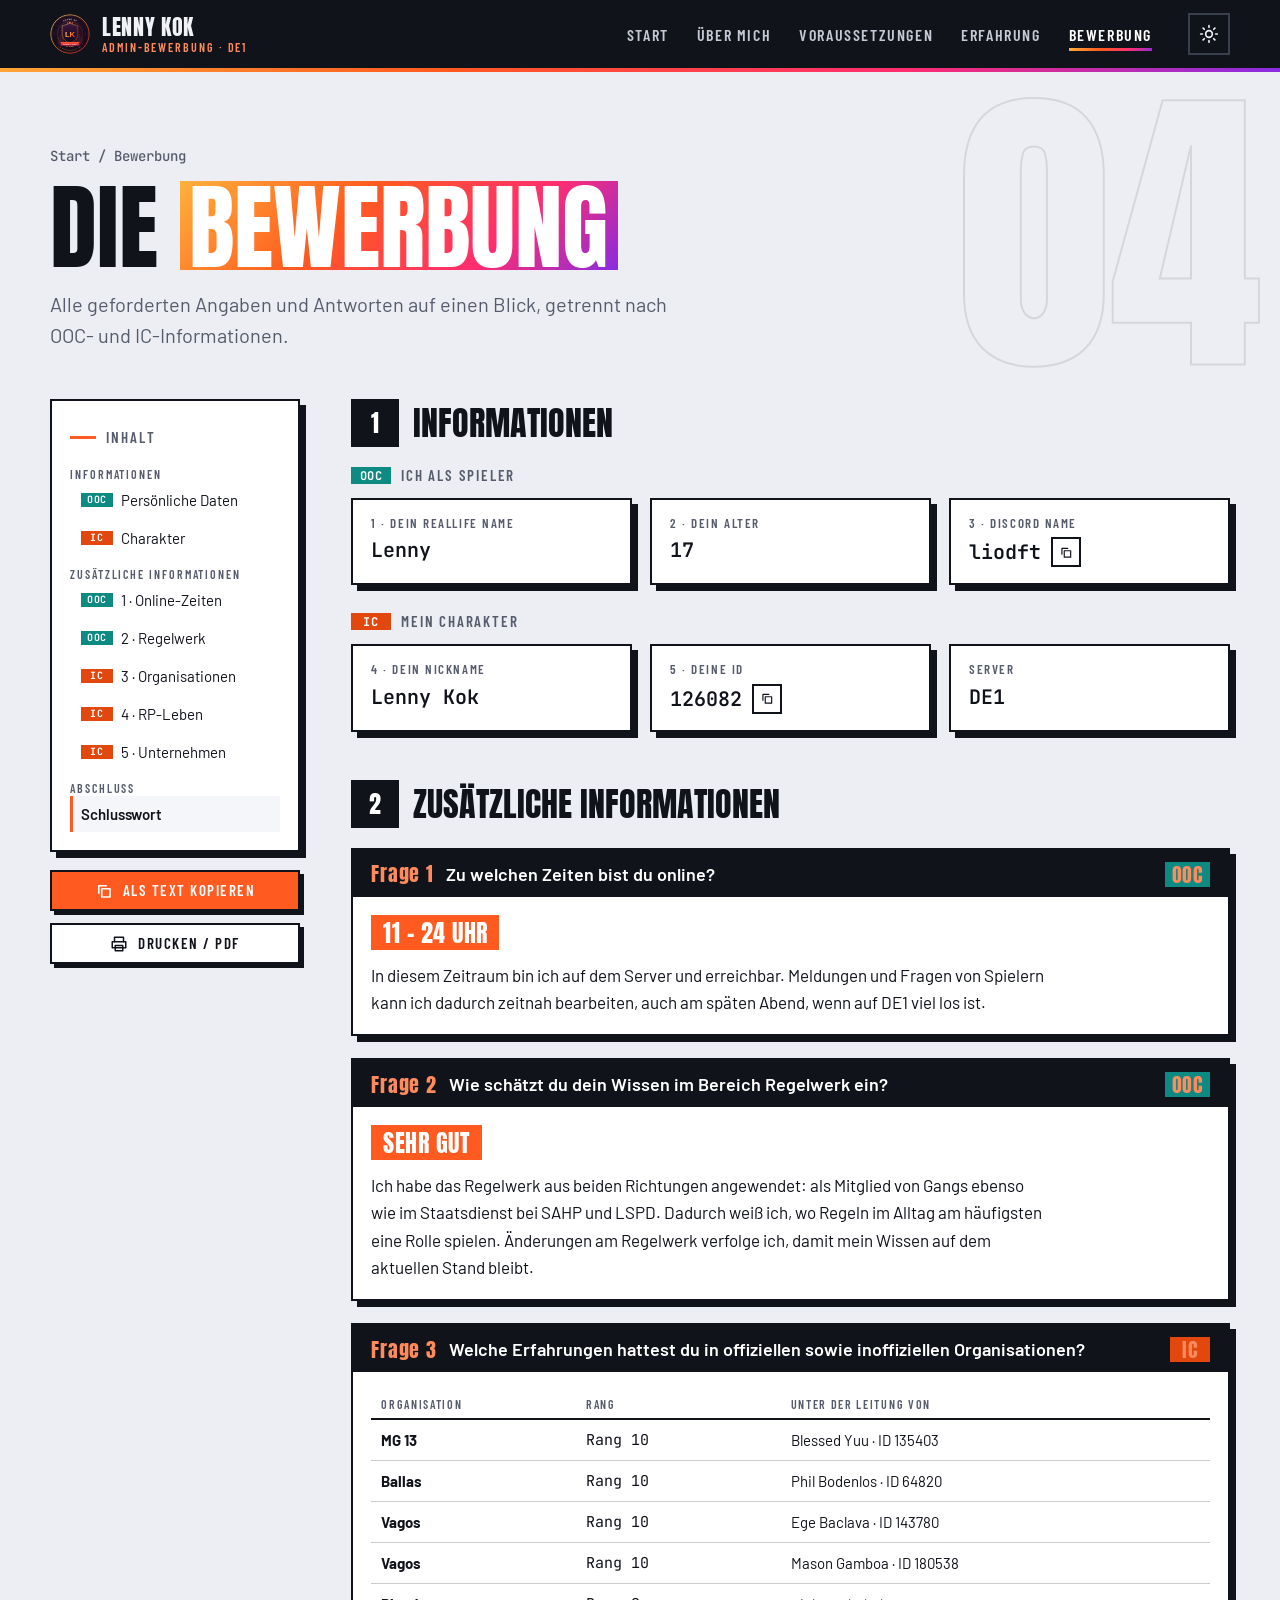
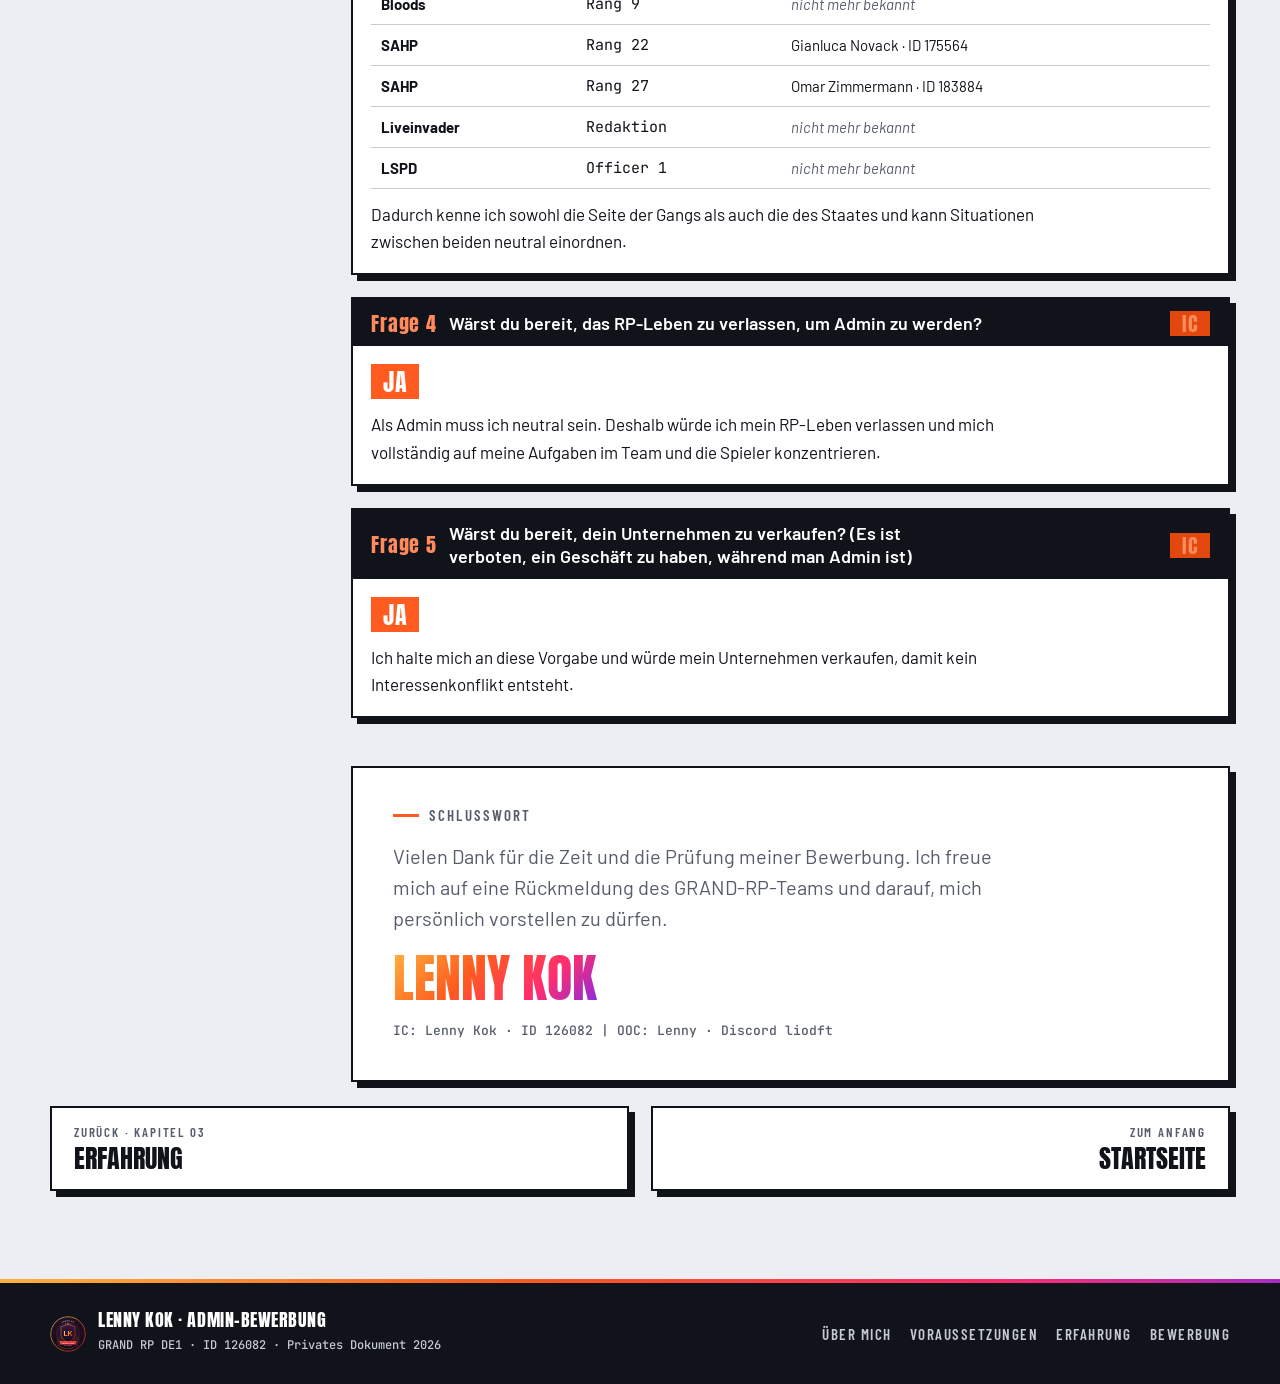
==== commit 71b491d4: "Komplett neues Design im Stil eines Los-Santos-Plakats" ====
--- a/bewerbung.html
+++ b/bewerbung.html
@@ -4,34 +4,32 @@
   <meta charset="utf-8">
   <meta name="viewport" content="width=device-width, initial-scale=1, viewport-fit=cover">
   <title>Vollständige Bewerbung · Admin-Bewerbung · Lenny Kok</title>
-  <meta name="description" content="Alle geforderten Angaben und Antworten der Admin-Bewerbung von Lenny Kok auf einen Blick.">
+  <meta name="description" content="Alle Angaben und Antworten der Admin-Bewerbung von Lenny Kok, zum Kopieren und Drucken.">
   <meta name="robots" content="noindex">
-  <meta name="theme-color" content="#09070a">
+  <meta name="theme-color" content="#11131b">
   <meta property="og:type" content="website">
   <meta property="og:site_name" content="GRAND RP · Admin-Bewerbung">
-  <meta property="og:title" content="Vollständige Bewerbung · Lenny Kok">
-  <meta property="og:description" content="Persönliche Daten und alle Antworten der Admin-Bewerbung für GRAND RP DE1.">
+  <meta property="og:title" content="Vollständige Bewerbung · Admin-Bewerbung · Lenny Kok">
+  <meta property="og:description" content="Alle Angaben und Antworten der Admin-Bewerbung von Lenny Kok, zum Kopieren und Drucken.">
   <meta property="og:image" content="https://cyrexmv.github.io/ADMIN-GRAND-LENNY/assets/img/og-image.png">
   <meta name="twitter:card" content="summary_large_image">
   <link rel="icon" href="favicon.svg" type="image/svg+xml">
   <link rel="apple-touch-icon" href="apple-touch-icon.png">
   <link rel="preconnect" href="https://fonts.googleapis.com">
   <link rel="preconnect" href="https://fonts.gstatic.com" crossorigin>
-  <link rel="stylesheet" href="https://fonts.googleapis.com/css2?family=Geist:wght@300..800&family=Geist+Mono:wght@400..600&family=Instrument+Serif:ital@0;1&display=swap">
-  <link rel="stylesheet" href="assets/css/main.css">
-  <script>(function(d){d.classList.add('js');try{var t=localStorage.getItem('theme');if(t==='light'||t==='dark')d.dataset.theme=t}catch(e){}})(document.documentElement);</script>
-  <script src="assets/js/main.js" defer></script>
+  <link rel="stylesheet" href="https://fonts.googleapis.com/css2?family=Anton&family=Barlow+Condensed:wght@500;600&family=Barlow:ital,wght@0,400;0,500;0,600;0,700;1,400&family=JetBrains+Mono:wght@500;600&display=swap">
+  <link rel="stylesheet" href="assets/css/style.css">
+  <script>(function(d){d.classList.add('js');var t=null;try{t=localStorage.getItem('theme')}catch(e){}if(t!=='light'&&t!=='dark')t=window.matchMedia&&matchMedia('(prefers-color-scheme: dark)').matches?'dark':'light';d.dataset.theme=t})(document.documentElement);</script>
+  <script src="assets/js/app.js" defer></script>
 </head>
 <body>
   <a class="skip-link" href="#inhalt">Zum Inhalt springen</a>
-  <div class="scroll-progress" aria-hidden="true"></div>
-  <div class="backdrop" aria-hidden="true"></div>
-
-  <header class="site-header" data-header>
+
+  <header class="site-header">
     <div class="container header-inner">
-      <a class="brand" href="index.html" aria-label="GRAND RP Admin-Bewerbung – zur Startseite">
-        <img src="assets/img/lenny-kok-wappen.svg" alt="" width="38" height="38">
-        <span><strong>GRAND RP</strong><small>Admin-Bewerbung</small></span>
+      <a class="brand" href="index.html" aria-label="Lenny Kok · Admin-Bewerbung – zur Startseite">
+        <img src="assets/img/lenny-kok-emblem.svg" alt="" width="40" height="40">
+        <span><strong>Lenny Kok</strong><small>Admin-Bewerbung · DE1</small></span>
       </a>
       <nav class="site-nav" id="site-nav" aria-label="Hauptnavigation">
         <ul>
@@ -43,13 +41,13 @@
         </ul>
       </nav>
       <div class="header-actions">
-        <button class="icon-btn theme-toggle" type="button" data-theme-toggle aria-label="Helles Design aktivieren">
-          <svg class="i-sun" viewBox="0 0 24 24" fill="none" stroke="currentColor" stroke-width="1.8" stroke-linecap="round" aria-hidden="true"><circle cx="12" cy="12" r="4"/><path d="M12 2v2M12 20v2M4.93 4.93l1.41 1.41M17.66 17.66l1.41 1.41M2 12h2M20 12h2M4.93 19.07l1.41-1.41M17.66 6.34l1.41-1.41"/></svg>
-          <svg class="i-moon" viewBox="0 0 24 24" fill="none" stroke="currentColor" stroke-width="1.8" stroke-linecap="round" stroke-linejoin="round" aria-hidden="true"><path d="M20 14.5A8 8 0 1 1 9.5 4a6.5 6.5 0 0 0 10.5 10.5z"/></svg>
+        <button class="icon-btn" type="button" data-theme-toggle aria-label="Dunkles Design aktivieren">
+          <svg class="i-sun" viewBox="0 0 24 24" fill="none" stroke="currentColor" stroke-width="2" stroke-linecap="round" aria-hidden="true"><circle cx="12" cy="12" r="4"/><path d="M12 2v2M12 20v2M4.93 4.93l1.41 1.41M17.66 17.66l1.41 1.41M2 12h2M20 12h2M4.93 19.07l1.41-1.41M17.66 6.34l1.41-1.41"/></svg>
+          <svg class="i-moon" viewBox="0 0 24 24" fill="none" stroke="currentColor" stroke-width="2" stroke-linecap="round" stroke-linejoin="round" aria-hidden="true"><path d="M20 14.5A8 8 0 1 1 9.5 4a6.5 6.5 0 0 0 10.5 10.5z"/></svg>
         </button>
         <button class="icon-btn menu-toggle" type="button" data-menu-toggle aria-controls="site-nav" aria-expanded="false" aria-label="Menü öffnen">
-          <svg class="i-menu" viewBox="0 0 24 24" fill="none" stroke="currentColor" stroke-width="1.8" stroke-linecap="round" aria-hidden="true"><path d="M4 7h16M4 12h16M4 17h16"/></svg>
-          <svg class="i-close" viewBox="0 0 24 24" fill="none" stroke="currentColor" stroke-width="1.8" stroke-linecap="round" aria-hidden="true"><path d="M6 6l12 12M18 6 6 18"/></svg>
+          <svg class="i-menu" viewBox="0 0 24 24" fill="none" stroke="currentColor" stroke-width="2.2" stroke-linecap="square" aria-hidden="true"><path d="M4 7h16M4 12h16M4 17h16"/></svg>
+          <svg class="i-close" viewBox="0 0 24 24" fill="none" stroke="currentColor" stroke-width="2.2" stroke-linecap="square" aria-hidden="true"><path d="M6 6l12 12M18 6 6 18"/></svg>
         </button>
       </div>
     </div>
@@ -57,209 +55,191 @@
 
   <main id="inhalt">
     <section class="page-hero container" aria-labelledby="page-title">
-      <nav class="breadcrumb" aria-label="Brotkrumen" data-reveal><a href="index.html">Start</a><span aria-hidden="true">/</span><span aria-current="page">Bewerbung</span></nav>
-      <p class="eyebrow" data-reveal><span class="chapter">Kapitel 04</span> Vollständige Bewerbung</p>
-      <h1 class="display display-sm" id="page-title" data-reveal style="--d:1">Die komplette <em>Bewerbung.</em></h1>
-      <p class="lead" data-reveal style="--d:2">Alle geforderten Informationen und Fragen auf einen Blick – klar getrennt nach OOC- und IC-Informationen.</p>
+      <span class="ghost" aria-hidden="true">04</span>
+      <nav class="crumbs rise" aria-label="Brotkrumen"><a href="index.html">Start</a><span aria-hidden="true">/</span><span aria-current="page">Bewerbung</span></nav>
+      <h1 class="page-title rise" id="page-title" style="--d:1">Die <span class="hl">Bewerbung</span></h1>
+      <p class="lead rise" style="--d:2">Alle geforderten Angaben und Antworten auf einen Blick, getrennt nach OOC- und IC-Informationen.</p>
     </section>
 
-    <div class="container app-layout">
+    <div class="container app">
       <aside class="toc" data-toc>
-        <nav aria-label="Inhalt dieser Seite">
-          <p class="eyebrow">Inhalt</p>
+        <nav class="panel" aria-label="Inhalt dieser Seite">
+          <p class="kicker">Inhalt</p>
           <ol>
-            <li class="toc-group">Persönliche Daten</li>
-            <li><a class="zone-ooc" href="#daten-ooc">OOC-Informationen</a></li>
-            <li><a class="zone-ic" href="#daten-ic">IC-Informationen</a></li>
-            <li class="toc-group">Antworten</li>
-            <li><a class="zone-ooc" href="#frage-1">01 · Online-Zeiten</a></li>
-            <li><a class="zone-ooc" href="#frage-2">02 · Regelwerk</a></li>
-            <li><a class="zone-ic" href="#frage-3">03 · Organisationen</a></li>
-            <li><a class="zone-ic" href="#frage-4">04 · RP-Leben verlassen</a></li>
-            <li><a class="zone-ic" href="#frage-5">05 · Unternehmen verkaufen</a></li>
+            <li class="toc-group">Informationen</li>
+            <li><a href="#daten-ooc"><span class="lvl lvl-ooc">OOC</span> Persönliche Daten</a></li>
+            <li><a href="#daten-ic"><span class="lvl lvl-ic">IC</span> Charakter</a></li>
+            <li class="toc-group">Zusätzliche Informationen</li>
+            <li><a href="#frage-1"><span class="lvl lvl-ooc">OOC</span> 1 · Online-Zeiten</a></li>
+            <li><a href="#frage-2"><span class="lvl lvl-ooc">OOC</span> 2 · Regelwerk</a></li>
+            <li><a href="#frage-3"><span class="lvl lvl-ic">IC</span> 3 · Organisationen</a></li>
+            <li><a href="#frage-4"><span class="lvl lvl-ic">IC</span> 4 · RP-Leben</a></li>
+            <li><a href="#frage-5"><span class="lvl lvl-ic">IC</span> 5 · Unternehmen</a></li>
             <li class="toc-group">Abschluss</li>
             <li><a href="#schluss">Schlusswort</a></li>
           </ol>
         </nav>
         <div class="toc-actions">
-          <button class="btn btn-ghost btn-sm" type="button" data-print>
-            <svg viewBox="0 0 24 24" fill="none" stroke="currentColor" stroke-width="1.8" stroke-linecap="round" stroke-linejoin="round" aria-hidden="true"><path d="M6 9V3h12v6"/><rect x="3" y="9" width="18" height="8" rx="2"/><path d="M7 14h10v7H7z"/></svg>
+          <button class="btn btn-primary btn-sm" type="button" data-copy-all>
+            <svg viewBox="0 0 24 24" fill="none" stroke="currentColor" stroke-width="2.2" stroke-linecap="round" stroke-linejoin="round" aria-hidden="true"><rect x="9" y="9" width="11" height="11"/><path d="M5 15V5h10"/></svg>
+            Als Text kopieren
+          </button>
+          <button class="btn btn-sm" type="button" data-print>
+            <svg viewBox="0 0 24 24" fill="none" stroke="currentColor" stroke-width="2" stroke-linecap="round" stroke-linejoin="round" aria-hidden="true"><path d="M6 9V3h12v6"/><rect x="3" y="9" width="18" height="8"/><path d="M7 14h10v7H7z"/></svg>
             Drucken / PDF
           </button>
+          <textarea class="copy-text" readonly aria-label="Bewerbungstext zum manuellen Kopieren"></textarea>
         </div>
       </aside>
 
       <div>
-        <section class="app-section" id="daten" aria-labelledby="daten-title">
-          <div class="app-head" data-reveal>
-            <span>01</span>
-            <div><p class="eyebrow">Informationen</p><h2 class="h3" id="daten-title">Persönliche Daten</h2></div>
-          </div>
-          <div class="app-zone zone-ooc" id="daten-ooc">
-            <div class="zone-head" data-reveal>
-              <span class="badge badge-ooc"><abbr title="Out of Character">OOC</abbr></span>
-              <div><h3>OOC-Informationen</h3><p>Angaben zu mir als Person – außerhalb des Rollenspiels.</p></div>
-            </div>
+        <section class="block" aria-labelledby="info-title">
+          <div class="block-head"><b>1</b><h2 id="info-title">Informationen</h2></div>
+
+          <div class="zone" id="daten-ooc">
+            <p class="zone-label"><span class="lvl lvl-ooc"><abbr title="Out of Character">OOC</abbr></span> Ich als Spieler</p>
             <dl class="data-grid">
-              <div class="card spotlight" data-reveal><dt>Dein Reallife Name</dt><dd>Lenny</dd></div>
-              <div class="card spotlight" data-reveal style="--d:1"><dt>Dein Alter</dt><dd>17 Jahre</dd></div>
-              <div class="card spotlight" data-reveal style="--d:2">
-                <dt>Discord Name</dt>
-                <dd>
-                  liodft
-                  <button class="copy-btn" type="button" data-copy="liodft" aria-label="Discord-Namen kopieren">
-                  <svg class="i-copy" viewBox="0 0 24 24" fill="none" stroke="currentColor" stroke-width="1.8" stroke-linecap="round" stroke-linejoin="round" aria-hidden="true"><rect x="9" y="9" width="11" height="11" rx="2"/><path d="M5 15V5a2 2 0 0 1 2-2h10"/></svg>
-                  <svg class="i-check" viewBox="0 0 24 24" fill="none" stroke="currentColor" stroke-width="2.4" stroke-linecap="round" stroke-linejoin="round" aria-hidden="true"><path d="m5 12.5 4.5 4.5L19 7.5"/></svg>
-                </button>
-                </dd>
-              </div>
+              <div class="panel data"><dt>1 · Dein Reallife Name</dt><dd>Lenny</dd></div>
+              <div class="panel data"><dt>2 · Dein Alter</dt><dd>17</dd></div>
+              <div class="panel data"><dt>3 · Discord Name</dt><dd>liodft
+                <button class="copy-btn" type="button" data-copy="liodft" aria-label="Discord-Namen kopieren">
+                  <svg class="i-copy" viewBox="0 0 24 24" fill="none" stroke="currentColor" stroke-width="2" stroke-linecap="round" stroke-linejoin="round" aria-hidden="true"><rect x="9" y="9" width="11" height="11"/><path d="M5 15V5h10"/></svg>
+                  <svg class="i-check" viewBox="0 0 24 24" fill="none" stroke="currentColor" stroke-width="3" stroke-linecap="round" stroke-linejoin="round" aria-hidden="true"><path d="m5 12.5 4.5 4.5L19 7.5"/></svg>
+                </button></dd></div>
             </dl>
           </div>
 
-          <div class="app-zone zone-ic" id="daten-ic">
-            <div class="zone-head" data-reveal>
-              <span class="badge badge-ic"><abbr title="In Character">IC</abbr></span>
-              <div><h3>IC-Informationen</h3><p>Angaben zu meinem Charakter auf GRAND RP DE1.</p></div>
-            </div>
+          <div class="zone" id="daten-ic">
+            <p class="zone-label"><span class="lvl lvl-ic"><abbr title="In Character">IC</abbr></span> Mein Charakter</p>
             <dl class="data-grid">
-              <div class="card spotlight" data-reveal><dt>Dein Nickname</dt><dd>Lenny Kok</dd></div>
-              <div class="card spotlight" data-reveal style="--d:1">
-                <dt>Deine ID</dt>
-                <dd>
-                  126082
-                  <button class="copy-btn" type="button" data-copy="126082" aria-label="Spieler-ID kopieren">
-                  <svg class="i-copy" viewBox="0 0 24 24" fill="none" stroke="currentColor" stroke-width="1.8" stroke-linecap="round" stroke-linejoin="round" aria-hidden="true"><rect x="9" y="9" width="11" height="11" rx="2"/><path d="M5 15V5a2 2 0 0 1 2-2h10"/></svg>
-                  <svg class="i-check" viewBox="0 0 24 24" fill="none" stroke="currentColor" stroke-width="2.4" stroke-linecap="round" stroke-linejoin="round" aria-hidden="true"><path d="m5 12.5 4.5 4.5L19 7.5"/></svg>
-                </button>
-                </dd>
-              </div>
+              <div class="panel data"><dt>4 · Dein Nickname</dt><dd>Lenny Kok</dd></div>
+              <div class="panel data"><dt>5 · Deine ID</dt><dd>126082
+                <button class="copy-btn" type="button" data-copy="126082" aria-label="Spieler-ID kopieren">
+                  <svg class="i-copy" viewBox="0 0 24 24" fill="none" stroke="currentColor" stroke-width="2" stroke-linecap="round" stroke-linejoin="round" aria-hidden="true"><rect x="9" y="9" width="11" height="11"/><path d="M5 15V5h10"/></svg>
+                  <svg class="i-check" viewBox="0 0 24 24" fill="none" stroke="currentColor" stroke-width="3" stroke-linecap="round" stroke-linejoin="round" aria-hidden="true"><path d="m5 12.5 4.5 4.5L19 7.5"/></svg>
+                </button></dd></div>
+              <div class="panel data"><dt>Server</dt><dd>DE1</dd></div>
             </dl>
           </div>
         </section>
 
-        <section class="app-section" aria-labelledby="antworten-title">
-          <div class="app-head" data-reveal>
-            <span>02</span>
-            <div><p class="eyebrow">Zusätzliche Informationen</p><h2 class="h3" id="antworten-title">Meine Antworten</h2></div>
-          </div>
-
-          <div class="app-zone zone-ooc">
-            <div class="zone-head" data-reveal>
-              <span class="badge badge-ooc"><abbr title="Out of Character">OOC</abbr></span>
-              <div><h3>OOC-Fragen</h3><p>Online-Zeiten und Regelkenntnis – meine Angaben als Spieler.</p></div>
-            </div>
-            <div class="qa-list">
-              <article class="card qa" id="frage-1" data-reveal>
-                <span>01</span>
-                <div>
-                  <h3>Zu welchen Zeiten bist du online?</h3>
-                  <div class="prose">
-                    <p class="answer-short">Von 11:00 bis 24:00 Uhr.</p>
-                    <p>In diesem Zeitraum bin ich auf dem Server und erreichbar. Meldungen und Fragen von Spielern kann ich dadurch zeitnah bearbeiten, auch am späten Abend, wenn auf DE1 viel los ist.</p>
-                  </div>
+        <section class="block" aria-labelledby="zusatz-title">
+          <div class="block-head"><b>2</b><h2 id="zusatz-title">Zusätzliche Informationen</h2></div>
+          <div class="qa">
+            <article class="panel q" id="frage-1">
+              <header class="q-head"><span>Frage 1</span><h3>Zu welchen Zeiten bist du online?</h3><span class="lvl lvl-ooc">OOC</span></header>
+              <div class="q-body">
+                <p class="answer">11 – 24 Uhr</p>
+                <p>In diesem Zeitraum bin ich auf dem Server und erreichbar. Meldungen und Fragen von Spielern kann ich dadurch zeitnah bearbeiten, auch am späten Abend, wenn auf DE1 viel los ist.</p>
+              </div>
+            </article>
+
+            <article class="panel q" id="frage-2">
+              <header class="q-head"><span>Frage 2</span><h3>Wie schätzt du dein Wissen im Bereich Regelwerk ein?</h3><span class="lvl lvl-ooc">OOC</span></header>
+              <div class="q-body">
+                <p class="answer">Sehr gut</p>
+                <p>Ich habe das Regelwerk aus beiden Richtungen angewendet: als Mitglied von Gangs ebenso wie im Staatsdienst bei SAHP und LSPD. Dadurch weiß ich, wo Regeln im Alltag am häufigsten eine Rolle spielen. Änderungen am Regelwerk verfolge ich, damit mein Wissen auf dem aktuellen Stand bleibt.</p>
+              </div>
+            </article>
+
+            <article class="panel q" id="frage-3">
+              <header class="q-head"><span>Frage 3</span><h3>Welche Erfahrungen hattest du in offiziellen sowie inoffiziellen Organisationen?</h3><span class="lvl lvl-ic">IC</span></header>
+              <div class="q-body">
+                <div class="table-wrap">
+                  <table class="org-table">
+                    <thead><tr><th scope="col">Organisation</th><th scope="col">Rang</th><th scope="col">Unter der Leitung von</th></tr></thead>
+                    <tbody>
+                      <tr><td>MG 13</td><td class="rank">Rang 10</td><td>Blessed Yuu · ID 135403</td></tr>
+                      <tr><td>Ballas</td><td class="rank">Rang 10</td><td>Phil Bodenlos · ID 64820</td></tr>
+                      <tr><td>Vagos</td><td class="rank">Rang 10</td><td>Ege Baclava · ID 143780</td></tr>
+                      <tr><td>Vagos</td><td class="rank">Rang 10</td><td>Mason Gamboa · ID 180538</td></tr>
+                      <tr><td>Bloods</td><td class="rank">Rang 9</td><td class="na">nicht mehr bekannt</td></tr>
+                      <tr><td>SAHP</td><td class="rank">Rang 22</td><td>Gianluca Novack · ID 175564</td></tr>
+                      <tr><td>SAHP</td><td class="rank">Rang 27</td><td>Omar Zimmermann · ID 183884</td></tr>
+                      <tr><td>Liveinvader</td><td class="rank">Redaktion</td><td class="na">nicht mehr bekannt</td></tr>
+                      <tr><td>LSPD</td><td class="rank">Officer 1</td><td class="na">nicht mehr bekannt</td></tr>
+                    </tbody>
+                  </table>
                 </div>
-              </article>
-
-              <article class="card qa" id="frage-2" data-reveal>
-                <span>02</span>
-                <div>
-                  <h3>Wie schätzt du dein Wissen im Bereich Regelwerk ein?</h3>
-                  <div class="prose">
-                    <p class="answer-short">Sehr gut.</p>
-                    <p>Ich habe das Regelwerk aus beiden Richtungen angewendet: als Mitglied von Gangs ebenso wie im Staatsdienst bei SAHP und LSPD. Dadurch weiß ich, wo Regeln im Alltag am häufigsten eine Rolle spielen.</p>
-                    <p>Änderungen am Regelwerk verfolge ich, damit mein Wissen auf dem aktuellen Stand bleibt.</p>
-                  </div>
-                </div>
-              </article>
-            </div>
-          </div>
-
-          <div class="app-zone zone-ic">
-            <div class="zone-head" data-reveal>
-              <span class="badge badge-ic"><abbr title="In Character">IC</abbr></span>
-              <div><h3>IC-bezogene Fragen</h3><p>Organisationen, RP-Leben und Unternehmen meines Charakters Lenny Kok.</p></div>
-            </div>
-            <div class="qa-list">
-              <article class="card qa" id="frage-3" data-reveal>
-                <span>03</span>
-                <div>
-                  <h3>Welche Erfahrungen hattest du in offiziellen sowie inoffiziellen Organisationen?</h3>
-                  <div class="prose">
-                    <p><strong>Inoffiziell:</strong></p>
-                    <ul class="org-list">
-                      <li><strong>MG 13</strong> – Rang 10 – unter der Leitung von Blessed Yuu (ID 135403)</li>
-                      <li><strong>Ballas</strong> – Rang 10 – unter der Leitung von Phil Bodenlos (ID 64820)</li>
-                      <li><strong>Vagos</strong> – Rang 10 – unter der Leitung von Ege Baclava (ID 143780)</li>
-                      <li><strong>Vagos</strong> – Rang 10 – unter der Leitung von Mason Gamboa (ID 180538)</li>
-                      <li><strong>Bloods</strong> – Rang 9 – Leitung nicht mehr bekannt</li>
-                    </ul>
-                    <p><strong>Offiziell:</strong></p>
-                    <ul class="org-list">
-                      <li><strong>SAHP</strong> – Rang 22 – unter der Leitung von Gianluca Novack (ID 175564)</li>
-                      <li><strong>SAHP</strong> – Rang 27 – unter der Leitung von Omar Zimmermann (ID 183884)</li>
-                      <li><strong>Liveinvader</strong> – Redaktion – Leitung nicht mehr bekannt</li>
-                      <li><strong>LSPD</strong> – Officer 1 – Leitung nicht mehr bekannt</li>
-                    </ul>
-                    <p>Dadurch kenne ich sowohl die Seite der Gangs als auch die des Staates und kann Situationen zwischen beiden neutral einordnen.</p>
-                  </div>
-                </div>
-              </article>
-
-              <article class="card qa" id="frage-4" data-reveal>
-                <span>04</span>
-                <div>
-                  <h3>Wärst du bereit, das RP-Leben zu verlassen, um Admin zu werden?</h3>
-                  <div class="prose">
-                    <p class="answer-short">Ja, dazu bin ich bereit.</p>
-                    <p>Als Admin muss ich neutral sein. Deshalb würde ich mein RP-Leben verlassen und mich vollständig auf meine Aufgaben im Team und die Spieler konzentrieren.</p>
-                  </div>
-                </div>
-              </article>
-
-              <article class="card qa" id="frage-5" data-reveal>
-                <span>05</span>
-                <div>
-                  <h3>Wärst du bereit, dein Unternehmen zu verkaufen?</h3>
-                  <div class="prose">
-                    <p class="answer-short">Ja.</p>
-                    <p>Mir ist bewusst, dass man als Admin kein Geschäft besitzen darf. Ich halte mich an diese Vorgabe und würde mein Unternehmen verkaufen, damit kein Interessenkonflikt entsteht.</p>
-                  </div>
-                </div>
-              </article>
-            </div>
+                <p>Dadurch kenne ich sowohl die Seite der Gangs als auch die des Staates und kann Situationen zwischen beiden neutral einordnen.</p>
+              </div>
+            </article>
+
+            <article class="panel q" id="frage-4">
+              <header class="q-head"><span>Frage 4</span><h3>Wärst du bereit, das RP-Leben zu verlassen, um Admin zu werden?</h3><span class="lvl lvl-ic">IC</span></header>
+              <div class="q-body">
+                <p class="answer">Ja</p>
+                <p>Als Admin muss ich neutral sein. Deshalb würde ich mein RP-Leben verlassen und mich vollständig auf meine Aufgaben im Team und die Spieler konzentrieren.</p>
+              </div>
+            </article>
+
+            <article class="panel q" id="frage-5">
+              <header class="q-head"><span>Frage 5</span><h3>Wärst du bereit, dein Unternehmen zu verkaufen? (Es ist verboten, ein Geschäft zu haben, während man Admin ist)</h3><span class="lvl lvl-ic">IC</span></header>
+              <div class="q-body">
+                <p class="answer">Ja</p>
+                <p>Ich halte mich an diese Vorgabe und würde mein Unternehmen verkaufen, damit kein Interessenkonflikt entsteht.</p>
+              </div>
+            </article>
           </div>
         </section>
 
-        <section class="app-section" id="schluss" aria-labelledby="schluss-title">
-          <div class="card closing" data-reveal>
-            <p class="eyebrow" id="schluss-title">Schlusswort</p>
+        <section class="block" id="schluss" aria-labelledby="schluss-title">
+          <div class="panel closing">
+            <p class="kicker" id="schluss-title">Schlusswort</p>
             <p class="lead">Vielen Dank für die Zeit und die Prüfung meiner Bewerbung. Ich freue mich auf eine Rückmeldung des GRAND-RP-Teams und darauf, mich persönlich vorstellen zu dürfen.</p>
-            <div>
-              <p class="signature">Lenny Kok</p>
-              <small>IC: Lenny Kok · ID 126082 &nbsp;|&nbsp; OOC: Lenny · Discord liodft</small>
-            </div>
+            <p class="signature">Lenny Kok</p>
+            <small>IC: Lenny Kok · ID 126082 | OOC: Lenny · Discord liodft</small>
           </div>
         </section>
       </div>
     </div>
 
-    <nav class="pager container" aria-label="Kapitel">
-      <a class="card pager-link prev" href="erfahrung.html">
-        <small>Zurück · Kapitel 03</small>
-        <span><svg viewBox="0 0 24 24" fill="none" stroke="currentColor" stroke-width="2" stroke-linecap="round" stroke-linejoin="round" aria-hidden="true"><path d="M19 12H5M11 6l-6 6 6 6"/></svg> Erfahrung &amp; Motivation</span>
-      </a>
-      <a class="card pager-link next" href="index.html">
-        <small>Zum Anfang</small>
-        <span>Startseite <svg viewBox="0 0 24 24" fill="none" stroke="currentColor" stroke-width="2" stroke-linecap="round" stroke-linejoin="round" aria-hidden="true"><path d="M5 12h14M13 6l6 6-6 6"/></svg></span>
-      </a>
+    <template id="bewerbung-text">ADMIN-BEWERBUNG · GRAND RP DE1
+
+Informationen
+1. Dein Reallife Name: Lenny
+2. Dein Alter: 17
+3. Discord Name: liodft
+4. Dein Nickname: Lenny Kok
+5. Deine ID: 126082
+
+Zusätzliche Informationen
+1. Zu welchen Zeiten bist du online?
+11–24 Uhr
+
+2. Wie schätzt du dein Wissen im Bereich Regelwerk ein?
+Sehr gut
+
+3. Welche Erfahrungen hattest du in offiziellen sowie inoffiziellen Organisationen?
+MG 13 – Rang 10 – unter der Leitung von Blessed Yuu (ID 135403)
+Ballas – Rang 10 – unter der Leitung von Phil Bodenlos (ID 64820)
+Vagos – Rang 10 – unter der Leitung von Ege Baclava (ID 143780)
+Vagos – Rang 10 – unter der Leitung von Mason Gamboa (ID 180538)
+Bloods – Rang 9 – Leitung nicht mehr bekannt
+SAHP – Rang 22 – unter der Leitung von Gianluca Novack (ID 175564)
+SAHP – Rang 27 – unter der Leitung von Omar Zimmermann (ID 183884)
+Liveinvader – Redaktion – Leitung nicht mehr bekannt
+LSPD – Officer 1 – Leitung nicht mehr bekannt
+
+4. Wärst du bereit, das RP-Leben zu verlassen, um Admin zu werden?
+Ja
+
+5. Wärst du bereit, dein Unternehmen zu verkaufen? (Es ist verboten, ein Geschäft zu haben, während man Admin ist)
+Ja
+
+Webseite: https://cyrexmv.github.io/ADMIN-GRAND-LENNY/</template>
+
+    <nav class="pager container section" aria-label="Kapitel">
+      <a class="panel prev" href="erfahrung.html"><small>Zurück · Kapitel 03</small><span>Erfahrung</span></a>
+      <a class="panel next" href="index.html"><small>Zum Anfang</small><span>Startseite</span></a>
     </nav>
   </main>
 
   <footer class="site-footer">
     <div class="container footer-inner">
       <div class="footer-brand">
-        <img src="assets/img/lenny-kok-wappen.svg" alt="" width="32" height="32" loading="lazy">
-        <div><strong>GRAND RP · Admin-Bewerbung</strong><small>Lenny Kok · ID 126082</small></div>
+        <img src="assets/img/lenny-kok-emblem.svg" alt="" width="36" height="36" loading="lazy">
+        <div><strong>Lenny Kok · Admin-Bewerbung</strong><small>GRAND RP DE1 · ID 126082 · Privates Dokument 2026</small></div>
       </div>
       <nav aria-label="Fußzeile">
         <ul>
@@ -269,7 +249,6 @@
           <li><a href="bewerbung.html">Bewerbung</a></li>
         </ul>
       </nav>
-      <p class="footer-meta">Privates Dokument · 2026</p>
     </div>
   </footer>
 </body>
--- a/assets/css/style.css
+++ b/assets/css/style.css
@@ -0,0 +1,645 @@
+/* ==========================================================================
+   Lenny Kok · Admin-Bewerbung · GRAND RP DE1
+   Konzept: Los-Santos-Poster – kräftige Plakatschrift, harte Kanten,
+   versetzte Schatten, Sonnenuntergang von Orange zu Pink.
+   ========================================================================== */
+
+:root {
+  --bg: #eceef3;
+  --panel: #ffffff;
+  --panel-2: #f5f6f9;
+  --ink: #11131b;
+  --text: #11131b;
+  --muted: #565c6c;
+  --edge: #11131b;
+  --hard: #11131b;
+  --sun: #ff5a1f;
+  --pink: #ff2d6f;
+  --violet: #6b2cff;
+  --ic: #e2470d;
+  --ooc: #0d8a81;
+  --ok: #13874a;
+  --on-accent: #ffffff;
+  --sunset: linear-gradient(135deg, #ffb13b 0%, #ff5a1f 38%, #ff2d6f 72%, #8a2be2 100%);
+
+  --f-display: "Anton", Impact, "Arial Narrow", sans-serif;
+  --f-label: "Barlow Condensed", "Arial Narrow", sans-serif;
+  --f-body: "Barlow", "Segoe UI", system-ui, sans-serif;
+  --f-mono: "JetBrains Mono", ui-monospace, Consolas, monospace;
+
+  --container: 1180px;
+  --gutter: max(16px, env(safe-area-inset-left, 0px));
+  --gutter-r: max(16px, env(safe-area-inset-right, 0px));
+  --header-h: 68px;
+  --shadow: 6px 6px 0 var(--hard);
+  --shadow-sm: 4px 4px 0 var(--hard);
+  color-scheme: light;
+}
+
+:root[data-theme="dark"] {
+  --bg: #0e1017;
+  --panel: #171a24;
+  --panel-2: #1d2130;
+  --ink: #0a0b10;
+  --text: #f1f2f6;
+  --muted: #a3a9b8;
+  --edge: #f1f2f6;
+  --hard: #ff5a1f;
+  --sun: #ff6a33;
+  --pink: #ff4a84;
+  --ic: #ff7a45;
+  --ooc: #2fc2b6;
+  --ok: #4fd38a;
+  color-scheme: dark;
+}
+
+/* ---------- Basis ---------- */
+*, *::before, *::after { box-sizing: border-box; }
+* { margin: 0; }
+html { overflow-x: clip; scroll-behavior: smooth; scroll-padding-top: calc(var(--header-h) + 20px); -webkit-text-size-adjust: 100%; }
+body {
+  min-height: 100dvh;
+  display: flex;
+  flex-direction: column;
+  background: var(--bg);
+  color: var(--text);
+  font: 400 17px/1.6 var(--f-body);
+  -webkit-font-smoothing: antialiased;
+  overflow-x: clip;
+}
+img, svg { display: block; max-width: 100%; }
+img { height: auto; }
+a { color: inherit; }
+button { font: inherit; color: inherit; cursor: pointer; }
+ul, ol { padding: 0; list-style: none; }
+h1, h2, h3 { text-wrap: balance; }
+p, li, dd { text-wrap: pretty; }
+main { flex: 1; }
+::selection { background: var(--sun); color: #fff; }
+:focus-visible { outline: 3px solid var(--sun); outline-offset: 3px; }
+
+.container {
+  width: 100%;
+  max-width: calc(var(--container) + 64px);
+  margin-inline: auto;
+  padding-left: max(var(--gutter), 32px);
+  padding-right: max(var(--gutter-r), 32px);
+}
+@media (max-width: 640px) {
+  .container { padding-left: var(--gutter); padding-right: var(--gutter-r); }
+}
+
+.skip-link {
+  position: absolute; left: 16px; top: -60px; z-index: 100;
+  padding: 10px 16px; background: var(--sun); color: #fff; font-weight: 700; text-decoration: none;
+}
+.skip-link:focus { top: 12px; }
+
+/* ---------- Typografie ---------- */
+.kicker {
+  display: inline-flex; align-items: center; gap: 10px;
+  font: 600 15px/1 var(--f-label); letter-spacing: .14em; text-transform: uppercase; color: var(--muted);
+}
+.kicker::before { content: ""; width: 26px; height: 3px; background: var(--sun); }
+.poster-title {
+  font: 400 clamp(56px, 9.4vw, 132px)/.94 var(--f-display);
+  text-transform: uppercase; letter-spacing: .005em;
+}
+.page-title {
+  font: 400 clamp(48px, 7.4vw, 104px)/.92 var(--f-display);
+  text-transform: uppercase;
+}
+.h2 {
+  font: 400 clamp(34px, 4.6vw, 56px)/.98 var(--f-display);
+  text-transform: uppercase;
+}
+.h3 { font: 700 22px/1.2 var(--f-body); letter-spacing: -.01em; }
+.hl {
+  display: inline-block;
+  line-height: .9;
+  padding: .04em .1em 0;
+  color: #fff;
+  background: var(--sunset);
+}
+.lead { font-size: clamp(18px, 1.6vw, 20px); line-height: 1.55; color: var(--muted); max-width: 58ch; }
+.muted { color: var(--muted); }
+.mono { font-family: var(--f-mono); }
+
+/* ---------- Marken / Tags ---------- */
+.lvl {
+  display: inline-grid; place-items: center;
+  min-width: 40px; padding: 3px 7px 2px;
+  font: 700 12px/1 var(--f-mono); letter-spacing: .06em;
+  color: #fff; text-decoration: none;
+}
+.lvl abbr { text-decoration: none; }
+.lvl-ic { background: var(--ic); }
+.lvl-ooc { background: var(--ooc); }
+:root[data-theme="dark"] .lvl { color: #0e1017; }
+
+.chip {
+  display: inline-flex; align-items: center; gap: 6px;
+  padding: 5px 10px 4px; border: 2px solid var(--edge);
+  font: 600 14px/1 var(--f-label); letter-spacing: .08em; text-transform: uppercase;
+  background: var(--panel);
+}
+.chip-ok { border-color: var(--ok); color: var(--ok); }
+.dot { width: 8px; height: 8px; border-radius: 50%; background: var(--ok); box-shadow: 0 0 0 3px color-mix(in srgb, var(--ok) 25%, transparent); }
+
+/* ---------- Buttons ---------- */
+.btn {
+  display: inline-flex; align-items: center; gap: 10px;
+  padding: 14px 22px 13px;
+  font: 600 18px/1 var(--f-label); letter-spacing: .1em; text-transform: uppercase; text-decoration: none;
+  border: 2px solid var(--edge); background: var(--panel); color: var(--text);
+  box-shadow: var(--shadow-sm);
+  transition: transform .15s, box-shadow .15s;
+}
+.btn svg { width: 18px; height: 18px; }
+.btn:hover { transform: translate(-2px, -2px); box-shadow: 6px 6px 0 var(--hard); }
+.btn:active { transform: translate(3px, 3px); box-shadow: 1px 1px 0 var(--hard); }
+.btn-primary { background: var(--sun); color: #fff; border-color: var(--edge); }
+:root[data-theme="dark"] .btn-primary { color: #0e1017; }
+.btn-sm { padding: 10px 14px 9px; font-size: 15px; }
+
+/* ---------- Panel ---------- */
+.panel {
+  background: var(--panel);
+  border: 2px solid var(--edge);
+  box-shadow: var(--shadow);
+}
+
+/* ---------- Header ---------- */
+.site-header {
+  position: sticky; top: 0; z-index: 50;
+  background: var(--ink); color: #f1f2f6;
+  padding-top: env(safe-area-inset-top, 0px);
+  border-bottom: 4px solid transparent;
+  border-image: var(--sunset) 1;
+}
+.header-inner { display: flex; align-items: center; gap: 24px; height: var(--header-h); }
+.brand { display: flex; align-items: center; gap: 12px; text-decoration: none; margin-right: auto; }
+.brand img { width: 40px; height: 40px; border-radius: 50%; }
+.brand strong { display: block; font: 400 22px/1 var(--f-display); letter-spacing: .03em; text-transform: uppercase; }
+.brand small { display: block; margin-top: 3px; font: 600 12px/1 var(--f-label); letter-spacing: .16em; text-transform: uppercase; color: #ff8a5c; }
+
+.site-nav ul { display: flex; gap: 4px; }
+.site-nav a {
+  position: relative; display: block; padding: 10px 12px 8px;
+  font: 600 16px/1 var(--f-label); letter-spacing: .1em; text-transform: uppercase; text-decoration: none;
+  color: #c5c9d4;
+}
+.site-nav a:hover { color: #fff; }
+.site-nav a[aria-current="page"] { color: #fff; }
+.site-nav a[aria-current="page"]::after {
+  content: ""; position: absolute; left: 12px; right: 12px; bottom: 0; height: 3px; background: var(--sunset);
+}
+.header-actions { display: flex; gap: 8px; }
+.icon-btn {
+  display: grid; place-items: center; width: 42px; height: 42px;
+  border: 2px solid #3a3f4f; background: transparent; color: #f1f2f6;
+}
+.icon-btn:hover { border-color: var(--sun); color: var(--sun); }
+.icon-btn svg { width: 20px; height: 20px; }
+.i-moon, .i-close { display: none; }
+:root[data-theme="dark"] .i-sun { display: none; }
+:root[data-theme="dark"] .i-moon { display: block; }
+.menu-toggle { display: none; }
+
+@media (max-width: 880px) {
+  .menu-toggle { display: grid; }
+  .site-nav {
+    position: absolute; left: 0; right: 0; top: 100%;
+    background: var(--ink); border-bottom: 4px solid var(--sun);
+    padding: 8px var(--gutter-r) 16px var(--gutter);
+    display: none;
+  }
+  .site-nav.is-open { display: block; }
+  .site-nav ul { flex-direction: column; gap: 0; }
+  .site-nav a { padding: 14px 4px; font-size: 22px; border-bottom: 1px solid #262a37; }
+  .site-nav a[aria-current="page"]::after { left: auto; right: 4px; top: 50%; bottom: auto; width: 12px; height: 12px; translate: 0 -50%; }
+  .menu-open .i-menu { display: none; }
+  .menu-open .i-close { display: block; }
+}
+
+/* ---------- Abschnitte ---------- */
+.section { padding-block: clamp(56px, 8vw, 104px); }
+.section-tight { padding-block: clamp(32px, 5vw, 64px); }
+.section-head { display: grid; gap: 14px; margin-bottom: clamp(28px, 4vw, 44px); max-width: 760px; }
+
+/* ---------- Startseite: Hero ---------- */
+.hero {
+  display: grid; grid-template-columns: minmax(0, 1.15fr) minmax(0, .85fr);
+  gap: clamp(32px, 5vw, 72px); align-items: center;
+  padding-block: clamp(40px, 6vw, 88px) clamp(48px, 6vw, 80px);
+}
+.hero-copy { display: grid; gap: 24px; justify-items: start; min-width: 0; }
+.hero-actions { display: flex; flex-wrap: wrap; gap: 14px; }
+
+.poster {
+  position: relative; aspect-ratio: 4 / 5; max-width: 100%;
+  border: 3px solid var(--edge); box-shadow: 12px 12px 0 var(--hard);
+  background: var(--sunset); overflow: hidden;
+  rotate: 2deg;
+  transition: rotate .4s cubic-bezier(.2,.8,.2,1);
+}
+.poster:hover { rotate: 0deg; }
+.poster::before {
+  /* Rasterpunkte */
+  content: ""; position: absolute; inset: 0;
+  background-image: radial-gradient(rgb(17 19 27 / .22) 1.2px, transparent 1.6px);
+  background-size: 9px 9px;
+  mask-image: linear-gradient(to bottom, transparent 20%, #000 85%);
+}
+.poster-sun {
+  position: absolute; left: 50%; top: 14%; translate: -50% 0;
+  width: 62%; aspect-ratio: 1; border-radius: 50%;
+  background: linear-gradient(#ffe7a3, #ffb13b 60%, #ff7a2f);
+  mask-image: repeating-linear-gradient(to bottom, #000 0 14px, transparent 14px 20px);
+  opacity: .9;
+}
+.poster-skyline { position: absolute; left: 0; right: 0; bottom: 18%; width: 100%; height: auto; fill: #2a0f2e; }
+.poster-ground { position: absolute; left: 0; right: 0; bottom: 0; height: 18.5%; background: #2a0f2e; }
+.poster-emblem {
+  position: absolute; left: 50%; top: 22%; translate: -50% 0;
+  width: 52%; border-radius: 50%;
+  box-shadow: 0 0 0 4px #11131b, 8px 8px 0 4px #11131b;
+}
+.poster-strip {
+  position: absolute; left: 0; right: 0; bottom: 0;
+  display: flex; justify-content: space-between; align-items: center; gap: 12px;
+  padding: 14px 18px; background: #11131b; color: #fff;
+  font: 400 clamp(22px, 2.6vw, 30px)/1 var(--f-display); text-transform: uppercase; letter-spacing: .02em;
+}
+.poster-strip span { font: 600 13px/1 var(--f-mono); color: #ffb13b; letter-spacing: .04em; }
+.poster-tag {
+  position: absolute; top: 16px; left: 16px;
+  padding: 6px 10px 5px; background: #11131b; color: #fff;
+  font: 600 13px/1 var(--f-label); letter-spacing: .14em; text-transform: uppercase;
+}
+
+/* Kennzahlen */
+.stats { display: grid; grid-template-columns: repeat(4, minmax(0, 1fr)); }
+.stat {
+  display: grid; gap: 8px; align-content: start;
+  padding: 22px 22px 20px; border: 2px solid var(--edge); background: var(--panel);
+  margin-left: -2px;
+}
+.stat:first-child { margin-left: 0; }
+.stat-top { display: flex; flex-wrap: wrap-reverse; justify-content: space-between; align-items: center; gap: 6px 8px; }
+.stat-label { font: 600 14px/1.1 var(--f-label); letter-spacing: .12em; text-transform: uppercase; color: var(--muted); }
+.stat-num { font: 400 clamp(44px, 5vw, 64px)/1 var(--f-display); font-variant-numeric: tabular-nums; }
+.stat-num small { font: 600 18px/1 var(--f-label); letter-spacing: .08em; text-transform: uppercase; color: var(--muted); margin-left: 6px; }
+.stat p { font-size: 15px; color: var(--muted); line-height: 1.4; }
+.stats-wrap { box-shadow: var(--shadow); }
+
+/* Diagonales Band */
+.band-wrap { overflow: hidden; padding-block: 28px; margin-block: clamp(20px, 4vw, 56px); }
+.band {
+  background: var(--ink); color: #fff;
+  rotate: -2deg; width: 108%; margin-left: -4%;
+  border-block: 4px solid var(--sun);
+  overflow: hidden;
+}
+.band-track {
+  display: flex; gap: 28px; width: max-content; padding: 16px 0 14px;
+  font: 400 clamp(26px, 3.4vw, 40px)/1 var(--f-display); text-transform: uppercase; letter-spacing: .02em;
+  animation: band 40s linear infinite;
+}
+.band-track i { color: var(--sun); font-style: normal; }
+@keyframes band { to { translate: -50% 0; } }
+
+/* Absicht */
+.statement { display: grid; grid-template-columns: minmax(0, .35fr) minmax(0, 1fr); gap: clamp(24px, 4vw, 56px); align-items: start; }
+.statement p.big {
+  font: 600 clamp(24px, 3vw, 36px)/1.25 var(--f-body); letter-spacing: -.01em;
+}
+.statement p.big mark { background: none; color: inherit; box-shadow: inset 0 -.38em 0 color-mix(in srgb, var(--sun) 40%, transparent); }
+
+/* Kapitelkarten */
+.chapters { display: grid; grid-template-columns: repeat(2, minmax(0, 1fr)); gap: 28px; }
+.chapter {
+  position: relative; display: grid; gap: 14px; align-content: start;
+  padding: 26px 26px 24px; text-decoration: none; overflow: hidden;
+  transition: transform .15s, box-shadow .15s;
+}
+.chapter:hover { transform: translate(-3px, -3px); box-shadow: 9px 9px 0 var(--hard); }
+.chapter-num {
+  position: absolute; right: 14px; top: -10px;
+  font: 400 120px/1 var(--f-display); color: transparent; -webkit-text-stroke: 2px var(--edge); opacity: .16;
+}
+.chapter h3 { font: 400 32px/1 var(--f-display); text-transform: uppercase; }
+.chapter p { color: var(--muted); max-width: 42ch; }
+.chapter-meta { display: flex; flex-wrap: wrap; gap: 8px; }
+.chapter-go {
+  display: inline-flex; align-items: center; gap: 8px; margin-top: 4px;
+  font: 600 15px/1 var(--f-label); letter-spacing: .12em; text-transform: uppercase; color: var(--sun);
+}
+.chapter-go svg { width: 16px; height: 16px; transition: translate .15s; }
+.chapter:hover .chapter-go svg { translate: 4px 0; }
+
+/* CTA */
+.cta {
+  position: relative; display: grid; gap: 18px; justify-items: start;
+  padding: clamp(28px, 5vw, 56px); background: var(--sunset); color: #fff; overflow: hidden;
+  border: 3px solid var(--edge); box-shadow: 12px 12px 0 var(--hard);
+}
+.cta .h2 { color: #fff; }
+.cta p { max-width: 54ch; font-size: 19px; color: rgb(255 255 255 / .9); }
+.cta .btn { background: #11131b; color: #fff; border-color: #11131b; box-shadow: 4px 4px 0 rgb(17 19 27 / .35); }
+
+/* ---------- Unterseiten: Kopf ---------- */
+.page-hero {
+  position: relative; display: grid; gap: 18px; justify-items: start;
+  padding-block: clamp(40px, 6vw, 80px) clamp(32px, 4vw, 48px);
+}
+.page-hero .ghost {
+  position: absolute; right: 0; top: 50%; translate: 0 -50%; z-index: -1;
+  font: 400 clamp(160px, 24vw, 320px)/1 var(--f-display);
+  color: transparent; -webkit-text-stroke: 2px var(--edge); opacity: .1; pointer-events: none;
+}
+.crumbs { display: flex; gap: 8px; font: 500 14px/1 var(--f-mono); color: var(--muted); }
+.crumbs a { text-decoration: none; }
+.crumbs a:hover { color: var(--sun); }
+
+/* Zonen-Überschrift (IC/OOC) */
+.zone-title { display: flex; align-items: center; gap: 14px; margin-bottom: 22px; flex-wrap: wrap; }
+.zone-title h2 { font: 400 30px/1 var(--f-display); text-transform: uppercase; }
+.zone-title p { flex-basis: 100%; color: var(--muted); max-width: 64ch; }
+
+/* ---------- Über mich: Ausweise ---------- */
+.ids { display: grid; grid-template-columns: repeat(2, minmax(0, 1fr)); gap: 32px; align-items: start; }
+.idcard { overflow: hidden; }
+.idcard-head {
+  display: flex; justify-content: space-between; align-items: center; gap: 12px;
+  padding: 12px 18px 10px; color: #fff;
+  font: 600 14px/1.1 var(--f-label); letter-spacing: .16em; text-transform: uppercase;
+}
+.idcard-ic .idcard-head { background: var(--sunset); }
+.idcard-ooc .idcard-head { background: var(--ooc); }
+:root[data-theme="dark"] .idcard-ooc .idcard-head { color: #0e1017; }
+.idcard-head b { font: 400 20px/1 var(--f-display); letter-spacing: .04em; }
+.idcard-body { display: grid; grid-template-columns: 132px minmax(0, 1fr); gap: 20px; padding: 20px 18px; }
+.idcard-ooc .idcard-body { grid-template-columns: minmax(0, 1fr); }
+.idcard-photo { position: relative; aspect-ratio: 3 / 4; border: 2px solid var(--edge); background: #1a0f1c; display: grid; place-items: center; overflow: hidden; }
+.idcard-photo img { width: 92%; }
+.idcard-name { font: 400 34px/1 var(--f-display); text-transform: uppercase; margin-bottom: 10px; }
+.fields { display: grid; gap: 0; }
+.fields > div { display: grid; grid-template-columns: 8.5em minmax(0, 1fr); gap: 10px; padding: 9px 0 8px; border-bottom: 1px dashed color-mix(in srgb, var(--edge) 30%, transparent); align-items: center; }
+.fields > div:last-child { border-bottom: 0; }
+.fields dt { font: 600 13px/1.2 var(--f-label); letter-spacing: .12em; text-transform: uppercase; color: var(--muted); }
+.fields dd { font: 600 16px/1.3 var(--f-mono); display: flex; align-items: center; gap: 10px; flex-wrap: wrap; overflow-wrap: anywhere; }
+.idcard-foot {
+  display: flex; justify-content: space-between; gap: 12px; padding: 10px 18px;
+  border-top: 2px solid var(--edge); background: var(--panel-2);
+  font: 500 12px/1.2 var(--f-mono); color: var(--muted); letter-spacing: .04em;
+}
+.barcode { height: 22px; width: 120px; background: repeating-linear-gradient(90deg, var(--text) 0 2px, transparent 2px 4px, var(--text) 4px 5px, transparent 5px 8px, var(--text) 8px 11px, transparent 11px 12px); opacity: .8; }
+
+.copy-btn {
+  display: inline-grid; place-items: center; width: 30px; height: 30px;
+  border: 2px solid var(--edge); background: var(--panel);
+}
+.copy-btn svg { width: 15px; height: 15px; }
+.copy-btn .i-check { display: none; color: var(--ok); }
+.copy-btn.is-copied .i-copy { display: none; }
+.copy-btn.is-copied .i-check { display: block; }
+.copy-btn:hover { background: var(--sun); color: #fff; }
+
+.about { display: grid; grid-template-columns: minmax(0, 1fr) minmax(0, 1fr); gap: clamp(28px, 5vw, 64px); align-items: start; }
+.prose { display: grid; gap: 14px; max-width: 64ch; }
+.prose strong { font-weight: 700; }
+.values { display: grid; gap: 16px; }
+.value { display: grid; grid-template-columns: 52px minmax(0, 1fr); gap: 16px; padding: 18px; align-items: start; }
+.value-icon { display: grid; place-items: center; width: 52px; height: 52px; background: var(--sun); color: #fff; border: 2px solid var(--edge); }
+:root[data-theme="dark"] .value-icon { color: #0e1017; }
+.value-icon svg { width: 24px; height: 24px; }
+.value h3 { font: 400 22px/1.1 var(--f-display); text-transform: uppercase; margin-bottom: 4px; }
+.value p { color: var(--muted); font-size: 16px; }
+.quote {
+  margin-top: 8px; padding: 26px 26px 22px; background: var(--ink); color: #f1f2f6;
+  border: 2px solid var(--edge); box-shadow: var(--shadow);
+}
+.quote blockquote { font: 400 clamp(24px, 2.6vw, 32px)/1.15 var(--f-display); text-transform: uppercase; }
+.quote figcaption { margin-top: 12px; font: 600 14px/1 var(--f-label); letter-spacing: .14em; text-transform: uppercase; color: #ff8a5c; }
+
+/* ---------- Voraussetzungen ---------- */
+.req { display: grid; grid-template-columns: minmax(0, 1fr) 320px; gap: 32px; align-items: start; }
+.checks { display: grid; }
+.check {
+  display: grid; grid-template-columns: 52px minmax(0, 1fr) auto; gap: 18px; align-items: center;
+  padding: 20px 22px; border: 2px solid var(--edge); background: var(--panel); margin-top: -2px;
+}
+.check:first-child { margin-top: 0; }
+.check-box { display: grid; place-items: center; width: 52px; height: 52px; border: 3px solid var(--edge); background: var(--ok); color: #fff; }
+.check-box svg { width: 30px; height: 30px; }
+.check h2 { font: 700 20px/1.25 var(--f-body); }
+.check p { color: var(--muted); font-size: 15.5px; }
+.checks-wrap { box-shadow: var(--shadow); }
+.score {
+  display: grid; gap: 14px; justify-items: center; text-align: center;
+  padding: 30px 24px; background: var(--sunset); color: #fff;
+  border: 3px solid var(--edge); box-shadow: 10px 10px 0 var(--hard);
+}
+.score .kicker { color: #fff; }
+.score .kicker::before { background: #fff; }
+.score strong { font: 400 112px/.9 var(--f-display); }
+.score strong small { font-size: .45em; opacity: .85; }
+.score p { font-size: 16px; color: rgb(255 255 255 / .92); }
+.score .chip { background: #11131b; color: #fff; border-color: #11131b; }
+
+/* ---------- Erfahrung ---------- */
+.org-group + .org-group { margin-top: 40px; }
+.org-group-head { display: flex; align-items: baseline; gap: 14px; margin-bottom: 18px; flex-wrap: wrap; }
+.org-group-head h3 { font: 400 26px/1 var(--f-display); text-transform: uppercase; }
+.org-group-head span { font: 500 14px/1 var(--f-mono); color: var(--muted); }
+.orgs { display: grid; grid-template-columns: repeat(auto-fit, minmax(min(100%, 196px), 1fr)); gap: 20px; }
+.org {
+  display: grid; grid-template-rows: auto 1fr auto; overflow: hidden;
+  transition: transform .15s, box-shadow .15s;
+}
+.org:hover { transform: translate(-2px, -2px); box-shadow: 8px 8px 0 var(--hard); }
+.org-head {
+  display: flex; justify-content: space-between; align-items: center; gap: 10px;
+  padding: 10px 14px 9px; background: var(--ink); color: #fff;
+  font: 400 22px/1 var(--f-display); text-transform: uppercase; letter-spacing: .02em;
+}
+.org-head span { font: 600 12px/1 var(--f-label); letter-spacing: .14em; color: #ff8a5c; }
+.org-gang .org-head { background: linear-gradient(90deg, #11131b, #3a1030); }
+.org-state .org-head { background: linear-gradient(90deg, #11131b, #13294a); }
+.org-state .org-head span { color: #7cc4ff; }
+.org-rank { display: flex; align-items: baseline; gap: 10px; padding: 16px 14px 6px; }
+.org-rank strong { font: 400 54px/1 var(--f-display); }
+.org-rank strong.word { font-size: 34px; text-transform: uppercase; }
+.org-rank small { font: 600 13px/1 var(--f-label); letter-spacing: .14em; text-transform: uppercase; color: var(--muted); }
+.org-lead { padding: 0 14px 14px; font-size: 15px; color: var(--muted); line-height: 1.45; }
+.org-lead b { color: var(--text); font-weight: 600; }
+.org-lead code { font: 500 13px/1 var(--f-mono); white-space: nowrap; }
+.pips { display: flex; gap: 3px; padding: 0 14px 16px; }
+.pips i { flex: 1; height: 8px; border: 1.5px solid var(--edge); }
+.pips i.on { background: var(--sun); }
+.takeaway {
+  margin-top: 32px; padding: 22px 24px; border-left: 8px solid var(--sun);
+  background: var(--panel); border-top: 2px solid var(--edge); border-right: 2px solid var(--edge); border-bottom: 2px solid var(--edge);
+  font-size: 18px;
+}
+
+.duo { display: grid; grid-template-columns: repeat(2, minmax(0, 1fr)); gap: 28px; }
+.feature { display: grid; gap: 14px; align-content: start; padding: 26px; }
+.feature-head { display: flex; justify-content: space-between; align-items: center; gap: 12px; }
+.feature h3 { font: 400 30px/1 var(--f-display); text-transform: uppercase; }
+.feature .answer {
+  display: inline-block; justify-self: start; padding: 6px 12px 5px; background: var(--sun); color: #fff;
+  font: 400 26px/1 var(--f-display); text-transform: uppercase; letter-spacing: .02em;
+}
+:root[data-theme="dark"] .feature .answer { color: #0e1017; }
+.feature p { color: var(--muted); }
+
+.clock { padding: 26px; display: grid; gap: 18px; }
+.clock-top { display: flex; flex-wrap: wrap; justify-content: space-between; align-items: baseline; gap: 8px 20px; }
+.clock-top strong { font: 400 clamp(44px, 6vw, 72px)/1 var(--f-display); }
+.clock-top span { font: 500 15px/1.3 var(--f-mono); color: var(--muted); }
+.ruler { position: relative; height: 48px; border: 2px solid var(--edge); background:
+  repeating-linear-gradient(90deg, transparent 0 calc(100% / 24 - 1px), color-mix(in srgb, var(--edge) 22%, transparent) calc(100% / 24 - 1px) calc(100% / 24)); }
+.ruler-on {
+  position: absolute; top: 0; bottom: 0; left: calc(11 / 24 * 100%); right: 0;
+  background: var(--sunset); display: grid; place-items: center;
+  font: 400 20px/1 var(--f-display); color: #fff; text-transform: uppercase; letter-spacing: .04em;
+  transform-origin: left; animation: grow 1s cubic-bezier(.2,.8,.2,1) .3s both;
+}
+@keyframes grow { from { scale: .02 1; } }
+.ruler-axis { position: relative; height: 18px; font: 500 12px/1 var(--f-mono); color: var(--muted); }
+.ruler-axis span { position: absolute; top: 0; translate: -50% 0; white-space: nowrap; }
+.ruler-axis span:first-child { translate: 0 0; }
+.ruler-axis span:last-child { translate: -100% 0; }
+
+/* ---------- Bewerbung ---------- */
+.app { display: grid; grid-template-columns: 250px minmax(0, 1fr); gap: clamp(28px, 4vw, 56px); align-items: start; }
+.toc { position: sticky; top: calc(var(--header-h) + 24px); display: grid; gap: 18px; }
+.toc nav { padding: 18px; }
+.toc ol { display: grid; gap: 2px; margin-top: 12px; }
+.toc-group { margin-top: 10px; font: 600 12px/1 var(--f-label); letter-spacing: .16em; text-transform: uppercase; color: var(--muted); }
+.toc a { display: flex; align-items: center; gap: 8px; padding: 6px 8px; text-decoration: none; font-size: 15px; border-left: 3px solid transparent; }
+.toc a:hover { background: var(--panel-2); }
+.toc a[aria-current] { border-left-color: var(--sun); background: var(--panel-2); font-weight: 600; }
+.toc a .lvl { min-width: 32px; font-size: 10px; padding: 2px 4px; }
+.toc-actions { display: grid; gap: 12px; }
+.toc-actions .btn { justify-content: center; }
+
+.block + .block { margin-top: 48px; }
+.block-head { display: flex; align-items: center; gap: 14px; margin-bottom: 20px; }
+.block-head b { display: grid; place-items: center; width: 48px; height: 48px; background: var(--ink); color: #fff; font: 400 24px/1 var(--f-display); border: 2px solid var(--edge); }
+.block-head h2 { font: 400 34px/1 var(--f-display); text-transform: uppercase; }
+.zone + .zone { margin-top: 28px; }
+.zone-label { display: flex; align-items: center; gap: 10px; margin-bottom: 14px; font: 600 15px/1 var(--f-label); letter-spacing: .12em; text-transform: uppercase; color: var(--muted); }
+.data-grid { display: grid; grid-template-columns: repeat(auto-fit, minmax(min(100%, 220px), 1fr)); gap: 18px; }
+.data { padding: 16px 18px; }
+.data dt { font: 600 13px/1.2 var(--f-label); letter-spacing: .12em; text-transform: uppercase; color: var(--muted); margin-bottom: 6px; }
+.data dd { font: 600 20px/1.3 var(--f-mono); display: flex; align-items: center; gap: 10px; flex-wrap: wrap; overflow-wrap: anywhere; }
+
+.qa { display: grid; gap: 22px; }
+.q { overflow: hidden; }
+.q-head { display: flex; align-items: center; gap: 12px; padding: 12px 18px 10px; background: var(--ink); color: #fff; flex-wrap: wrap; }
+.q-head span { font: 400 20px/1 var(--f-display); color: #ff8a5c; letter-spacing: .04em; }
+.q-head h3 { flex: 1 1 260px; font: 600 18px/1.3 var(--f-body); }
+.q-body { padding: 18px; display: grid; gap: 12px; }
+.q-body .answer {
+  justify-self: start; padding: 6px 12px 5px; background: var(--sun); color: #fff;
+  font: 400 24px/1 var(--f-display); text-transform: uppercase; letter-spacing: .02em;
+}
+:root[data-theme="dark"] .q-body .answer { color: #0e1017; }
+.q-body p { max-width: 68ch; }
+.q-body h4 { font: 600 14px/1 var(--f-label); letter-spacing: .14em; text-transform: uppercase; color: var(--muted); margin-top: 4px; }
+.org-table { width: 100%; border-collapse: collapse; font-size: 15px; }
+.org-table th, .org-table td { text-align: left; padding: 8px 10px; border-bottom: 1px solid color-mix(in srgb, var(--edge) 22%, transparent); vertical-align: top; }
+.org-table th { font: 600 12px/1 var(--f-label); letter-spacing: .14em; text-transform: uppercase; color: var(--muted); border-bottom: 2px solid var(--edge); }
+.org-table td:first-child { font-weight: 700; white-space: nowrap; }
+.org-table td.rank { font-family: var(--f-mono); white-space: nowrap; }
+.org-table .na { color: var(--muted); font-style: italic; }
+.table-wrap { overflow-x: auto; }
+
+.closing { padding: clamp(24px, 4vw, 40px); display: grid; gap: 18px; }
+.signature { font: 400 52px/1 var(--f-display); text-transform: uppercase; background: var(--sunset); -webkit-background-clip: text; background-clip: text; color: transparent; justify-self: start; }
+.closing small { font: 500 13px/1.4 var(--f-mono); color: var(--muted); }
+
+.copy-text { display: none; width: 100%; min-height: 220px; padding: 12px; font: 400 13px/1.5 var(--f-mono); background: var(--panel-2); color: var(--text); border: 2px solid var(--edge); }
+.copy-text.is-shown { display: block; }
+
+/* ---------- Kapitel-Navigation & Footer ---------- */
+.pager { display: grid; grid-template-columns: repeat(2, minmax(0, 1fr)); gap: 22px; padding-block: 24px clamp(56px, 7vw, 88px); }
+.pager a { display: grid; gap: 6px; padding: 18px 22px; text-decoration: none; transition: transform .15s, box-shadow .15s; }
+.pager a:hover { transform: translate(-2px, -2px); box-shadow: 8px 8px 0 var(--hard); }
+.pager small { font: 600 13px/1 var(--f-label); letter-spacing: .14em; text-transform: uppercase; color: var(--muted); }
+.pager span { font: 400 26px/1 var(--f-display); text-transform: uppercase; }
+.pager .next { text-align: right; }
+
+.site-footer { background: var(--ink); color: #c5c9d4; padding-block: 28px calc(28px + env(safe-area-inset-bottom, 0px)); border-top: 4px solid transparent; border-image: var(--sunset) 1; }
+.footer-inner { display: flex; flex-wrap: wrap; justify-content: space-between; align-items: center; gap: 16px 32px; }
+.footer-brand { display: flex; align-items: center; gap: 12px; }
+.footer-brand img { width: 36px; height: 36px; border-radius: 50%; }
+.footer-brand strong { display: block; font: 400 18px/1 var(--f-display); text-transform: uppercase; color: #fff; letter-spacing: .03em; }
+.footer-brand small { font: 500 12px/1.4 var(--f-mono); }
+.site-footer nav ul { display: flex; flex-wrap: wrap; gap: 6px 18px; }
+.site-footer nav a { text-decoration: none; font: 600 15px/1 var(--f-label); letter-spacing: .1em; text-transform: uppercase; }
+.site-footer nav a:hover { color: var(--sun); }
+
+/* Toast */
+.toast {
+  position: fixed; left: 50%; bottom: calc(24px + env(safe-area-inset-bottom, 0px)); z-index: 90;
+  translate: -50% 20px; opacity: 0; pointer-events: none;
+  display: flex; align-items: center; gap: 10px; padding: 12px 18px;
+  background: var(--ink); color: #fff; border: 2px solid var(--sun); box-shadow: 4px 4px 0 var(--sun);
+  font: 600 15px/1.2 var(--f-label); letter-spacing: .08em; text-transform: uppercase;
+  transition: opacity .2s, translate .2s;
+}
+.toast svg { width: 18px; height: 18px; color: var(--ok); }
+.toast.is-visible { opacity: 1; translate: -50% 0; }
+
+/* Ladeanimation: kurz und nur einmal, Inhalt bleibt ohne JS sichtbar */
+.js .rise { animation: rise .6s cubic-bezier(.2,.8,.2,1) both; animation-delay: calc(var(--d, 0) * 80ms); }
+@keyframes rise { from { translate: 0 18px; opacity: 0; } }
+
+/* ---------- Responsive ---------- */
+@media (max-width: 980px) {
+  .hero, .about, .req, .app, .statement { grid-template-columns: minmax(0, 1fr); }
+  .poster { max-width: 420px; justify-self: center; width: 100%; }
+  .toc { position: static; }
+  .score { justify-self: stretch; }
+}
+@media (max-width: 760px) {
+  .stats { grid-template-columns: repeat(2, minmax(0, 1fr)); }
+  .stat:nth-child(odd) { margin-left: 0; }
+  .stat:nth-child(n+3) { margin-top: -2px; }
+  .chapters, .ids, .duo, .pager { grid-template-columns: minmax(0, 1fr); }
+  .idcard-body { grid-template-columns: 96px minmax(0, 1fr); gap: 14px; }
+  .fields > div { grid-template-columns: minmax(0, 1fr); gap: 2px; }
+  .check { grid-template-columns: 44px minmax(0, 1fr); }
+  .check-box { width: 44px; height: 44px; }
+  .check .chip { grid-column: 2; justify-self: start; }
+  .pager .next { text-align: left; }
+  .band { rotate: -3deg; }
+  .poster { rotate: 0deg; box-shadow: 8px 8px 0 var(--hard); }
+}
+@media (max-width: 420px) {
+  .idcard-body { grid-template-columns: minmax(0, 1fr); }
+  .idcard-photo { max-width: 140px; }
+  .poster-strip { flex-direction: column; align-items: flex-start; gap: 6px; }
+}
+
+@media (prefers-reduced-motion: reduce) {
+  html { scroll-behavior: auto; }
+  *, *::before, *::after { animation: none !important; transition: none !important; }
+}
+
+/* ---------- Druck ---------- */
+@media print {
+  :root { --bg: #fff; --panel: #fff; --panel-2: #f4f4f4; --text: #111; --muted: #444; --edge: #999; --hard: transparent; }
+  body { font-size: 11pt; }
+  .site-header, .site-footer, .pager, .toc, .band, .skip-link, .toast, .copy-btn, .hero-actions { display: none !important; }
+  .app { grid-template-columns: 1fr; }
+  .panel, .q, .cta, .score, .poster, .quote { box-shadow: none !important; }
+  .q-head, .block-head b, .quote { background: #eee !important; color: #111 !important; }
+  .q-head span { color: #111 !important; }
+  .q, .data, .check { break-inside: avoid; }
+  .js .rise { animation: none; }
+}
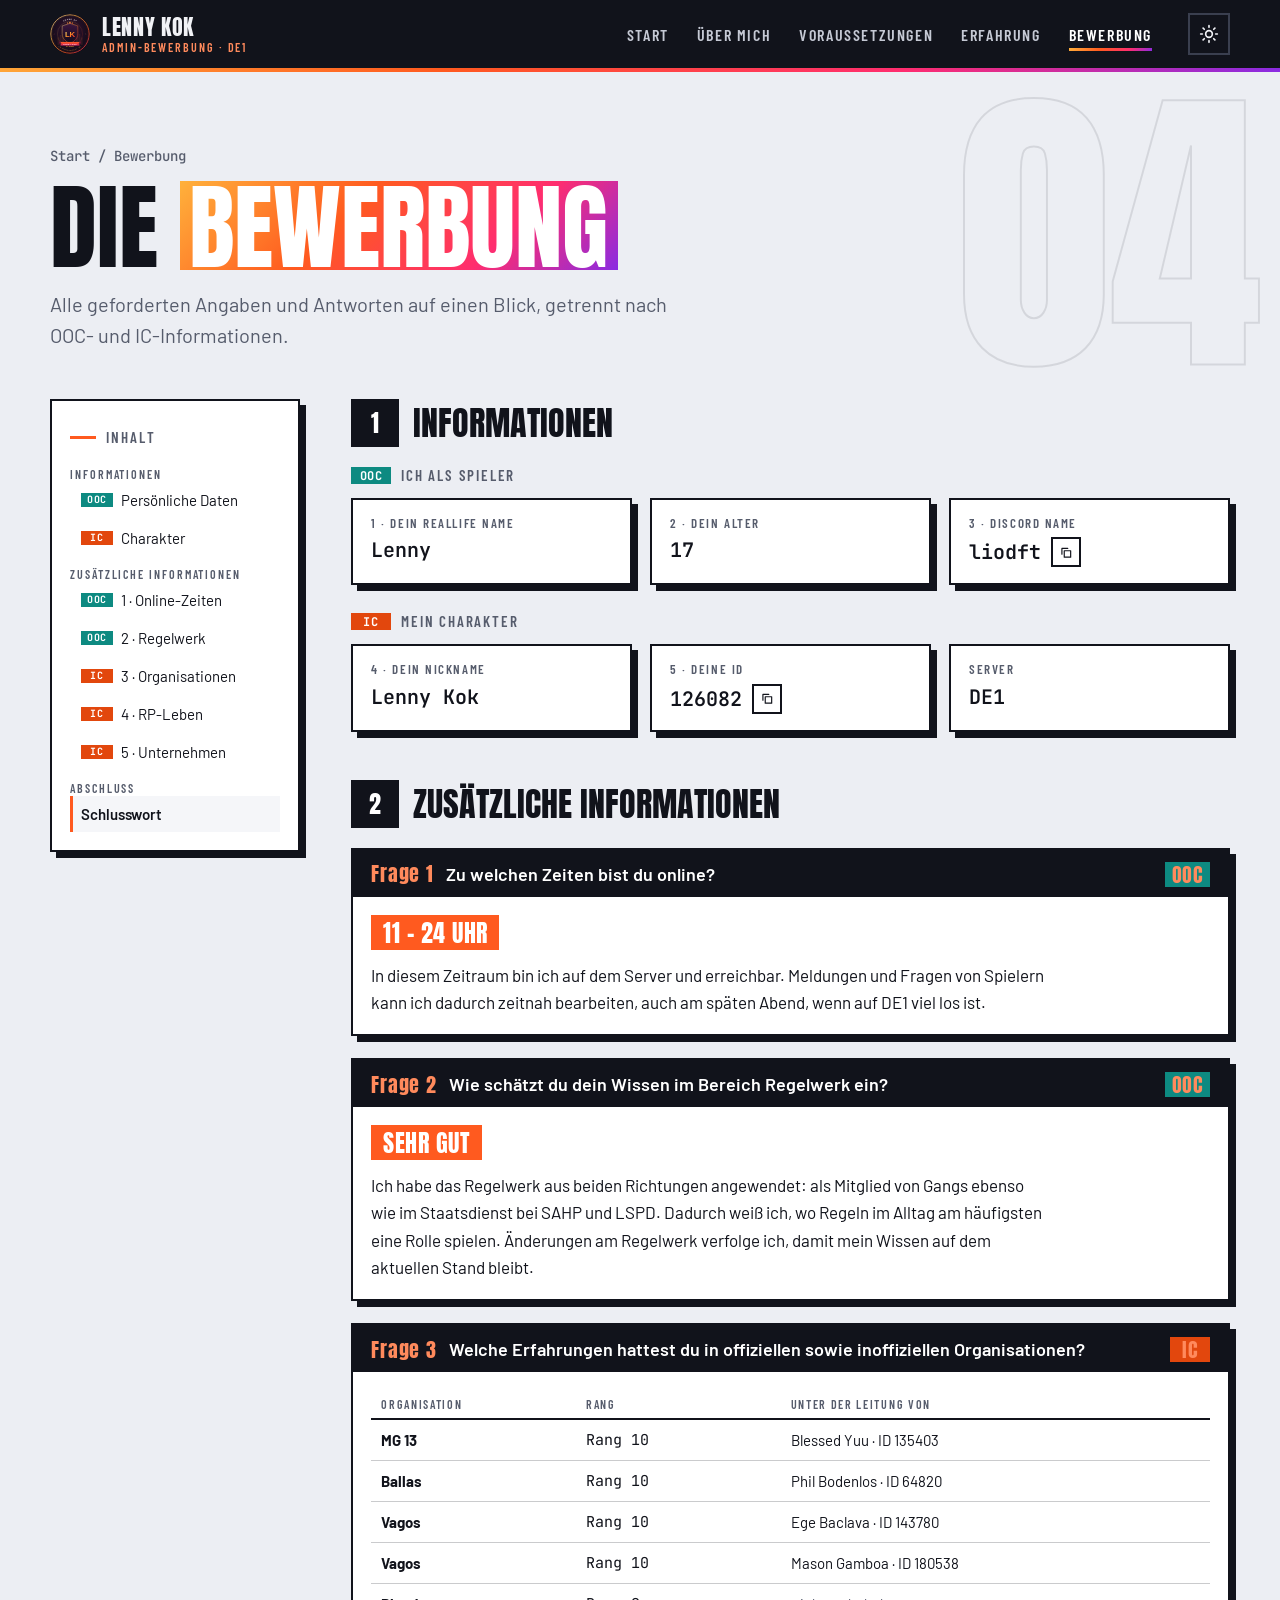
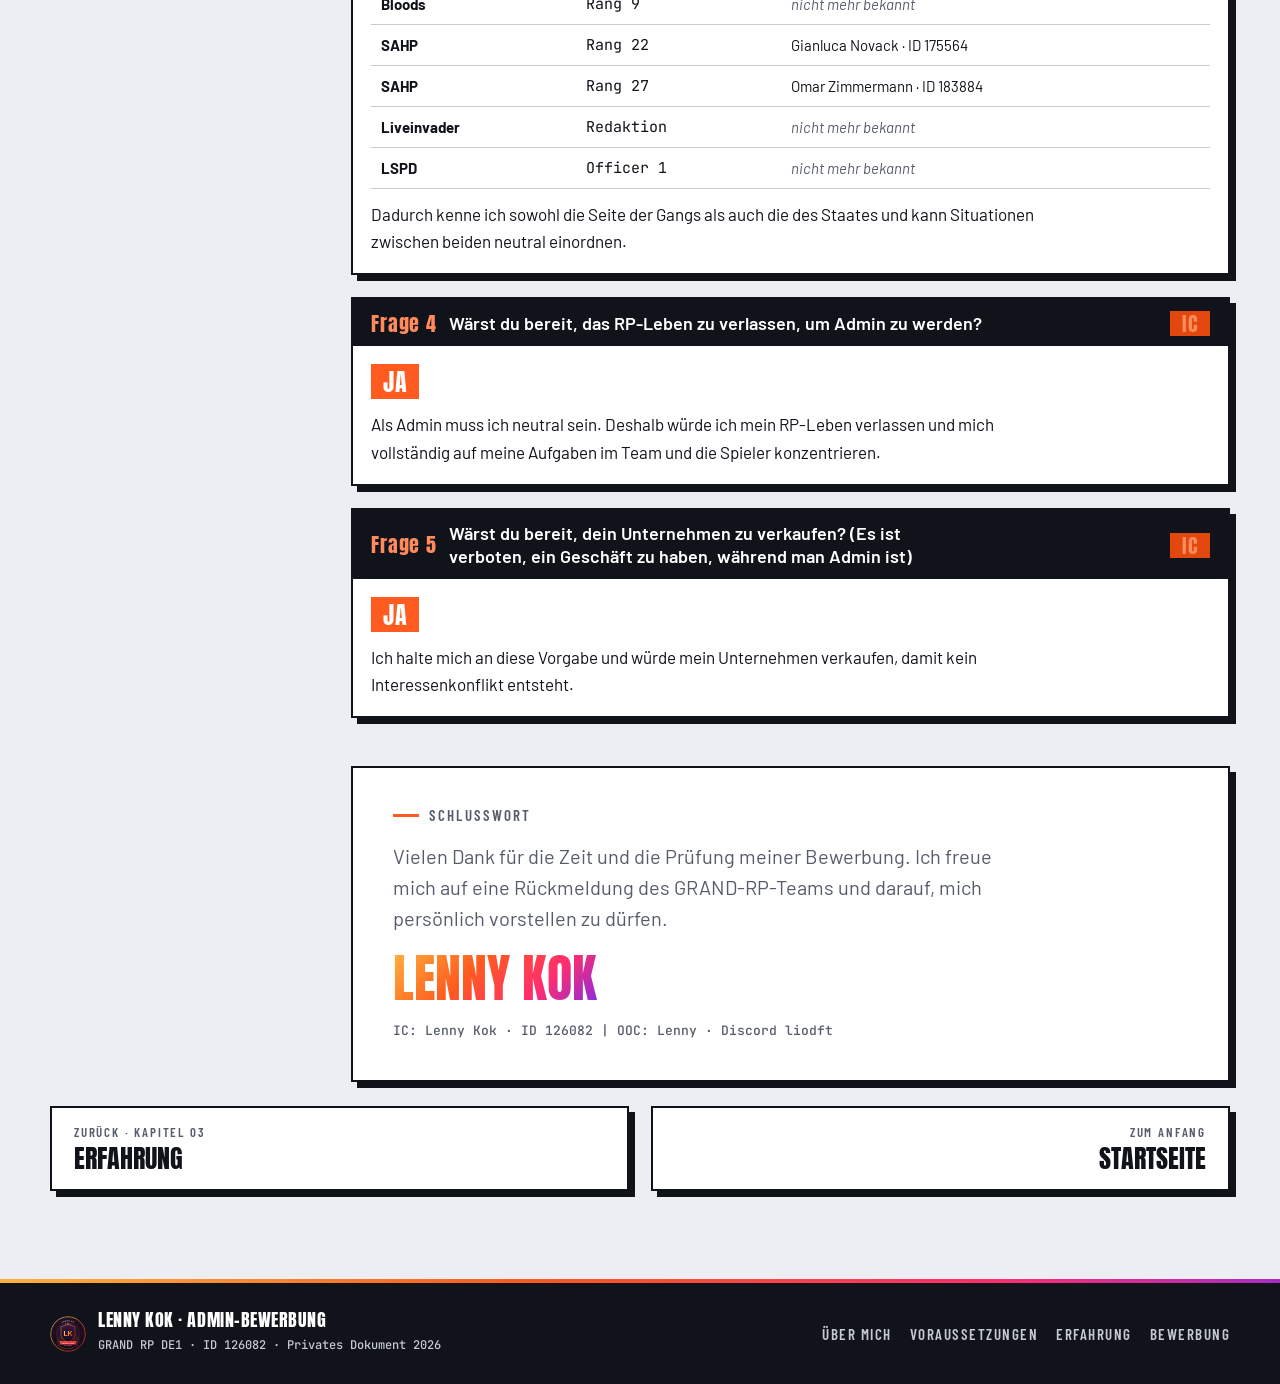
==== commit f408b4af: "Knöpfe „Als Text kopieren“ und „Drucken / PDF“ entfernt" ====
--- a/bewerbung.html
+++ b/bewerbung.html
@@ -4,13 +4,13 @@
   <meta charset="utf-8">
   <meta name="viewport" content="width=device-width, initial-scale=1, viewport-fit=cover">
   <title>Vollständige Bewerbung · Admin-Bewerbung · Lenny Kok</title>
-  <meta name="description" content="Alle Angaben und Antworten der Admin-Bewerbung von Lenny Kok, zum Kopieren und Drucken.">
+  <meta name="description" content="Alle Angaben und Antworten der Admin-Bewerbung von Lenny Kok auf einen Blick.">
   <meta name="robots" content="noindex">
   <meta name="theme-color" content="#11131b">
   <meta property="og:type" content="website">
   <meta property="og:site_name" content="GRAND RP · Admin-Bewerbung">
   <meta property="og:title" content="Vollständige Bewerbung · Admin-Bewerbung · Lenny Kok">
-  <meta property="og:description" content="Alle Angaben und Antworten der Admin-Bewerbung von Lenny Kok, zum Kopieren und Drucken.">
+  <meta property="og:description" content="Alle Angaben und Antworten der Admin-Bewerbung von Lenny Kok auf einen Blick.">
   <meta property="og:image" content="https://cyrexmv.github.io/ADMIN-GRAND-LENNY/assets/img/og-image.png">
   <meta name="twitter:card" content="summary_large_image">
   <link rel="icon" href="favicon.svg" type="image/svg+xml">
@@ -79,17 +79,6 @@
             <li><a href="#schluss">Schlusswort</a></li>
           </ol>
         </nav>
-        <div class="toc-actions">
-          <button class="btn btn-primary btn-sm" type="button" data-copy-all>
-            <svg viewBox="0 0 24 24" fill="none" stroke="currentColor" stroke-width="2.2" stroke-linecap="round" stroke-linejoin="round" aria-hidden="true"><rect x="9" y="9" width="11" height="11"/><path d="M5 15V5h10"/></svg>
-            Als Text kopieren
-          </button>
-          <button class="btn btn-sm" type="button" data-print>
-            <svg viewBox="0 0 24 24" fill="none" stroke="currentColor" stroke-width="2" stroke-linecap="round" stroke-linejoin="round" aria-hidden="true"><path d="M6 9V3h12v6"/><rect x="3" y="9" width="18" height="8"/><path d="M7 14h10v7H7z"/></svg>
-            Drucken / PDF
-          </button>
-          <textarea class="copy-text" readonly aria-label="Bewerbungstext zum manuellen Kopieren"></textarea>
-        </div>
       </aside>
 
       <div>
@@ -194,40 +183,6 @@
       </div>
     </div>
 
-    <template id="bewerbung-text">ADMIN-BEWERBUNG · GRAND RP DE1
-
-Informationen
-1. Dein Reallife Name: Lenny
-2. Dein Alter: 17
-3. Discord Name: liodft
-4. Dein Nickname: Lenny Kok
-5. Deine ID: 126082
-
-Zusätzliche Informationen
-1. Zu welchen Zeiten bist du online?
-11–24 Uhr
-
-2. Wie schätzt du dein Wissen im Bereich Regelwerk ein?
-Sehr gut
-
-3. Welche Erfahrungen hattest du in offiziellen sowie inoffiziellen Organisationen?
-MG 13 – Rang 10 – unter der Leitung von Blessed Yuu (ID 135403)
-Ballas – Rang 10 – unter der Leitung von Phil Bodenlos (ID 64820)
-Vagos – Rang 10 – unter der Leitung von Ege Baclava (ID 143780)
-Vagos – Rang 10 – unter der Leitung von Mason Gamboa (ID 180538)
-Bloods – Rang 9 – Leitung nicht mehr bekannt
-SAHP – Rang 22 – unter der Leitung von Gianluca Novack (ID 175564)
-SAHP – Rang 27 – unter der Leitung von Omar Zimmermann (ID 183884)
-Liveinvader – Redaktion – Leitung nicht mehr bekannt
-LSPD – Officer 1 – Leitung nicht mehr bekannt
-
-4. Wärst du bereit, das RP-Leben zu verlassen, um Admin zu werden?
-Ja
-
-5. Wärst du bereit, dein Unternehmen zu verkaufen? (Es ist verboten, ein Geschäft zu haben, während man Admin ist)
-Ja
-
-Webseite: https://cyrexmv.github.io/ADMIN-GRAND-LENNY/</template>
 
     <nav class="pager container section" aria-label="Kapitel">
       <a class="panel prev" href="erfahrung.html"><small>Zurück · Kapitel 03</small><span>Erfahrung</span></a>
--- a/assets/css/style.css
+++ b/assets/css/style.css
@@ -523,8 +523,6 @@
 .toc a:hover { background: var(--panel-2); }
 .toc a[aria-current] { border-left-color: var(--sun); background: var(--panel-2); font-weight: 600; }
 .toc a .lvl { min-width: 32px; font-size: 10px; padding: 2px 4px; }
-.toc-actions { display: grid; gap: 12px; }
-.toc-actions .btn { justify-content: center; }
 
 .block + .block { margin-top: 48px; }
 .block-head { display: flex; align-items: center; gap: 14px; margin-bottom: 20px; }
@@ -561,9 +559,6 @@
 .closing { padding: clamp(24px, 4vw, 40px); display: grid; gap: 18px; }
 .signature { font: 400 52px/1 var(--f-display); text-transform: uppercase; background: var(--sunset); -webkit-background-clip: text; background-clip: text; color: transparent; justify-self: start; }
 .closing small { font: 500 13px/1.4 var(--f-mono); color: var(--muted); }
-
-.copy-text { display: none; width: 100%; min-height: 220px; padding: 12px; font: 400 13px/1.5 var(--f-mono); background: var(--panel-2); color: var(--text); border: 2px solid var(--edge); }
-.copy-text.is-shown { display: block; }
 
 /* ---------- Kapitel-Navigation & Footer ---------- */
 .pager { display: grid; grid-template-columns: repeat(2, minmax(0, 1fr)); gap: 22px; padding-block: 24px clamp(56px, 7vw, 88px); }
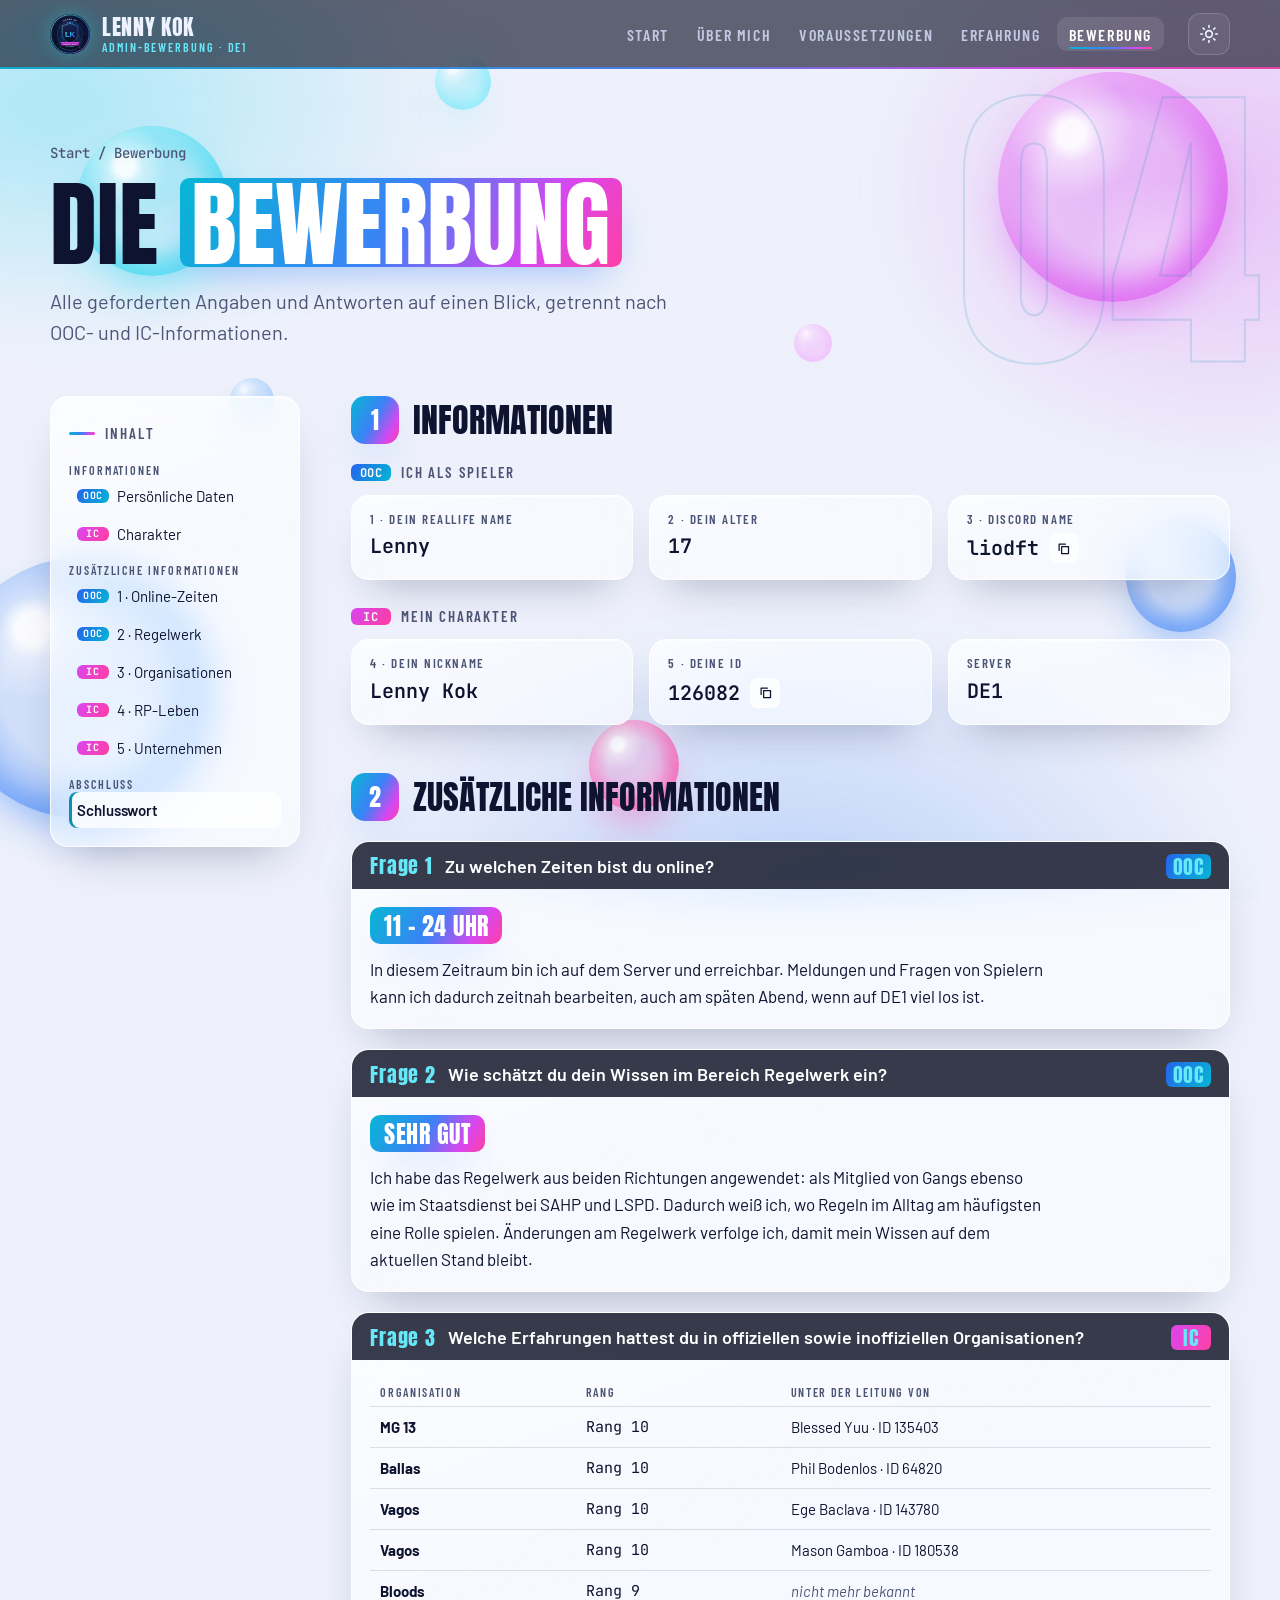
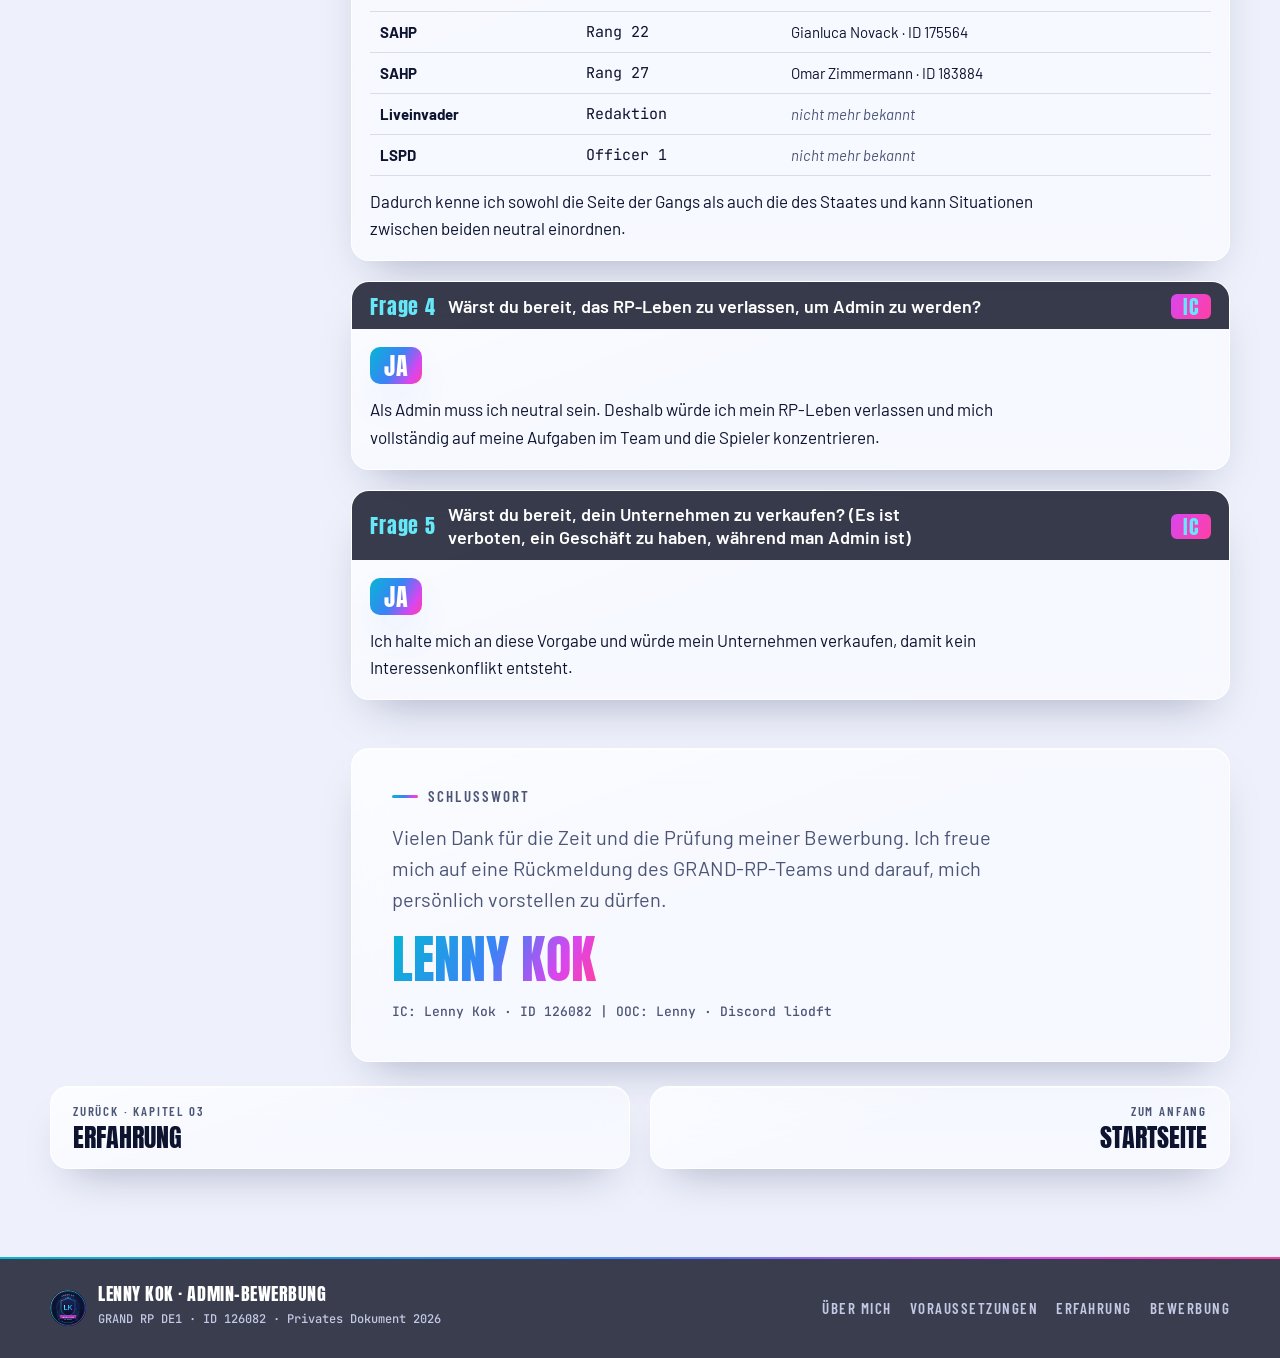
==== commit a7b21fa3: "Vice-Night-Farben, Glas-Effekt mit Glasperlen und Scroll-Effekt für die Erfahrungen" ====
--- a/bewerbung.html
+++ b/bewerbung.html
@@ -6,7 +6,7 @@
   <title>Vollständige Bewerbung · Admin-Bewerbung · Lenny Kok</title>
   <meta name="description" content="Alle Angaben und Antworten der Admin-Bewerbung von Lenny Kok auf einen Blick.">
   <meta name="robots" content="noindex">
-  <meta name="theme-color" content="#11131b">
+  <meta name="theme-color" content="#070b1e">
   <meta property="og:type" content="website">
   <meta property="og:site_name" content="GRAND RP · Admin-Bewerbung">
   <meta property="og:title" content="Vollständige Bewerbung · Admin-Bewerbung · Lenny Kok">
@@ -24,6 +24,16 @@
 </head>
 <body>
   <a class="skip-link" href="#inhalt">Zum Inhalt springen</a>
+  <div class="beads" aria-hidden="true">
+    <i style="--x:6%;--y:14%;--s:150px;--c:#22d3ee;--t:19s;--dx:30px;--dy:-40px;--z:.18"></i>
+    <i style="--x:78%;--y:8%;--s:230px;--c:#d946ef;--t:24s;--dx:-40px;--dy:30px;--z:.08"></i>
+    <i style="--x:88%;--y:58%;--s:110px;--c:#3b82f6;--t:16s;--dx:-20px;--dy:-50px;--z:.3"></i>
+    <i style="--x:-4%;--y:62%;--s:260px;--c:#3b82f6;--t:26s;--dx:40px;--dy:-20px;--z:.06"></i>
+    <i style="--x:46%;--y:80%;--s:90px;--c:#ff3fa4;--t:14s;--dx:30px;--dy:-30px;--z:.4"></i>
+    <i style="--x:34%;--y:6%;--s:56px;--c:#67e8f9;--t:12s;--dx:-24px;--dy:36px;--z:.5"></i>
+    <i style="--x:62%;--y:36%;--s:38px;--c:#f0abfc;--t:11s;--dx:20px;--dy:-26px;--z:.6"></i>
+    <i style="--x:18%;--y:42%;--s:44px;--c:#93c5fd;--t:13s;--dx:-16px;--dy:-30px;--z:.55"></i>
+  </div>
 
   <header class="site-header">
     <div class="container header-inner">
--- a/assets/css/style.css
+++ b/assets/css/style.css
@@ -1,26 +1,31 @@
 /* ==========================================================================
    Lenny Kok · Admin-Bewerbung · GRAND RP DE1
-   Konzept: Los-Santos-Poster – kräftige Plakatschrift, harte Kanten,
-   versetzte Schatten, Sonnenuntergang von Orange zu Pink.
+   Konzept: Vice Night – Milchglas-Flächen über schwebenden Glasperlen,
+   kräftige Plakatschrift, Verlauf von Cyan über Blau zu Magenta.
    ========================================================================== */
 
 :root {
-  --bg: #eceef3;
-  --panel: #ffffff;
-  --panel-2: #f5f6f9;
-  --ink: #11131b;
-  --text: #11131b;
-  --muted: #565c6c;
-  --edge: #11131b;
-  --hard: #11131b;
-  --sun: #ff5a1f;
-  --pink: #ff2d6f;
-  --violet: #6b2cff;
-  --ic: #e2470d;
-  --ooc: #0d8a81;
-  --ok: #13874a;
-  --on-accent: #ffffff;
-  --sunset: linear-gradient(135deg, #ffb13b 0%, #ff5a1f 38%, #ff2d6f 72%, #8a2be2 100%);
+  --bg: #eef1fb;
+  --glass: rgb(255 255 255 / .55);
+  --glass-strong: rgb(255 255 255 / .78);
+  --glass-edge: rgb(255 255 255 / .85);
+  --sheen: rgb(255 255 255 / .55);
+  --ink: #070b1e;
+  --text: #0e1330;
+  --muted: #4d5577;
+  --line: rgb(14 19 48 / .12);
+  --accent: #0891b2;
+  --accent-bright: #22d3ee;
+  --accent-2: #c0267a;
+  --ic: #c0267a;
+  --ooc: #2563eb;
+  --ok: #059669;
+  --grad: linear-gradient(120deg, #06b6d4 0%, #3b82f6 48%, #d946ef 80%, #ff3fa4 100%);
+  --grad-ooc: linear-gradient(120deg, #2563eb, #06b6d4);
+  --grad-ic: linear-gradient(120deg, #d946ef, #ff3fa4);
+  --shadow: inset 0 1px 0 rgb(255 255 255 / .7), 0 22px 44px -22px rgb(20 30 80 / .35);
+  --glow: 0 18px 40px -14px rgb(59 130 246 / .45);
+  --bead-alpha: .9;
 
   --f-display: "Anton", Impact, "Arial Narrow", sans-serif;
   --f-label: "Barlow Condensed", "Arial Narrow", sans-serif;
@@ -31,25 +36,28 @@
   --gutter: max(16px, env(safe-area-inset-left, 0px));
   --gutter-r: max(16px, env(safe-area-inset-right, 0px));
   --header-h: 68px;
-  --shadow: 6px 6px 0 var(--hard);
-  --shadow-sm: 4px 4px 0 var(--hard);
+  --r: 18px;
+  --r-sm: 10px;
   color-scheme: light;
 }
 
 :root[data-theme="dark"] {
-  --bg: #0e1017;
-  --panel: #171a24;
-  --panel-2: #1d2130;
-  --ink: #0a0b10;
-  --text: #f1f2f6;
-  --muted: #a3a9b8;
-  --edge: #f1f2f6;
-  --hard: #ff5a1f;
-  --sun: #ff6a33;
-  --pink: #ff4a84;
-  --ic: #ff7a45;
-  --ooc: #2fc2b6;
-  --ok: #4fd38a;
+  --bg: #060914;
+  --glass: rgb(255 255 255 / .055);
+  --glass-strong: rgb(255 255 255 / .1);
+  --glass-edge: rgb(255 255 255 / .14);
+  --sheen: rgb(255 255 255 / .09);
+  --text: #eef2ff;
+  --muted: #a3abc9;
+  --line: rgb(255 255 255 / .12);
+  --accent: #22d3ee;
+  --accent-2: #ff4fb0;
+  --ic: #ff5fb5;
+  --ooc: #7aa7ff;
+  --ok: #34d399;
+  --shadow: inset 0 1px 0 rgb(255 255 255 / .12), 0 26px 50px -22px rgb(0 0 0 / .7);
+  --glow: 0 18px 44px -12px rgb(34 211 238 / .35);
+  --bead-alpha: .75;
   color-scheme: dark;
 }
 
@@ -66,6 +74,7 @@
   font: 400 17px/1.6 var(--f-body);
   -webkit-font-smoothing: antialiased;
   overflow-x: clip;
+  isolation: isolate;
 }
 img, svg { display: block; max-width: 100%; }
 img { height: auto; }
@@ -74,9 +83,9 @@
 ul, ol { padding: 0; list-style: none; }
 h1, h2, h3 { text-wrap: balance; }
 p, li, dd { text-wrap: pretty; }
-main { flex: 1; }
-::selection { background: var(--sun); color: #fff; }
-:focus-visible { outline: 3px solid var(--sun); outline-offset: 3px; }
+main { flex: 1; position: relative; z-index: 1; }
+::selection { background: #3b82f6; color: #fff; }
+:focus-visible { outline: 3px solid var(--accent-bright); outline-offset: 3px; border-radius: 6px; }
 
 .container {
   width: 100%;
@@ -91,16 +100,55 @@
 
 .skip-link {
   position: absolute; left: 16px; top: -60px; z-index: 100;
-  padding: 10px 16px; background: var(--sun); color: #fff; font-weight: 700; text-decoration: none;
+  padding: 10px 16px; border-radius: var(--r-sm); background: #3b82f6; color: #fff; font-weight: 700; text-decoration: none;
 }
 .skip-link:focus { top: 12px; }
+
+/* ---------- Glasperlen im Hintergrund ---------- */
+.beads { position: fixed; inset: 0; z-index: 0; overflow: hidden; pointer-events: none; }
+.beads::before {
+  /* farbiges Licht, das durch das Milchglas schimmert */
+  content: ""; position: absolute; inset: -10%;
+  background:
+    radial-gradient(38% 32% at 12% 18%, rgb(34 211 238 / .32), transparent 70%),
+    radial-gradient(34% 38% at 88% 26%, rgb(217 70 239 / .28), transparent 70%),
+    radial-gradient(44% 38% at 60% 92%, rgb(59 130 246 / .28), transparent 70%);
+  filter: blur(20px);
+}
+.beads i {
+  position: absolute; left: var(--x); top: var(--y);
+  width: var(--s); aspect-ratio: 1; border-radius: 50%;
+  opacity: var(--bead-alpha);
+  background:
+    radial-gradient(circle at 32% 27%, rgb(255 255 255 / .95) 0 6%, rgb(255 255 255 / .45) 12%, transparent 28%),
+    radial-gradient(circle at 70% 78%, rgb(255 255 255 / .35), transparent 32%),
+    radial-gradient(circle at 50% 50%, color-mix(in srgb, var(--c) 18%, transparent) 0 42%, color-mix(in srgb, var(--c) 65%, transparent) 78%, var(--c) 100%);
+  box-shadow:
+    inset -10px -14px 26px color-mix(in srgb, var(--c) 55%, transparent),
+    inset 6px 8px 18px rgb(255 255 255 / .35),
+    0 22px 44px -14px color-mix(in srgb, var(--c) 60%, transparent);
+  transform: translateY(calc(var(--sy, 0) * var(--z, .1) * -1px));
+  animation: drift var(--t, 18s) ease-in-out var(--dl, 0s) infinite alternate;
+}
+@keyframes drift { to { translate: var(--dx, 0) var(--dy, -30px); } }
+
+/* ---------- Glas-Fläche ---------- */
+.panel {
+  position: relative;
+  background: linear-gradient(160deg, var(--sheen), transparent 42%), var(--glass);
+  -webkit-backdrop-filter: blur(18px) saturate(160%);
+  backdrop-filter: blur(18px) saturate(160%);
+  border: 1px solid var(--glass-edge);
+  border-radius: var(--r);
+  box-shadow: var(--shadow);
+}
 
 /* ---------- Typografie ---------- */
 .kicker {
   display: inline-flex; align-items: center; gap: 10px;
   font: 600 15px/1 var(--f-label); letter-spacing: .14em; text-transform: uppercase; color: var(--muted);
 }
-.kicker::before { content: ""; width: 26px; height: 3px; background: var(--sun); }
+.kicker::before { content: ""; width: 26px; height: 3px; border-radius: 3px; background: var(--grad); }
 .poster-title {
   font: 400 clamp(56px, 9.4vw, 132px)/.94 var(--f-display);
   text-transform: uppercase; letter-spacing: .005em;
@@ -117,89 +165,86 @@
 .hl {
   display: inline-block;
   line-height: .9;
-  padding: .04em .1em 0;
+  padding: .04em .12em 0;
+  border-radius: .1em;
   color: #fff;
-  background: var(--sunset);
+  background: var(--grad);
+  box-shadow: var(--glow);
 }
 .lead { font-size: clamp(18px, 1.6vw, 20px); line-height: 1.55; color: var(--muted); max-width: 58ch; }
 .muted { color: var(--muted); }
-.mono { font-family: var(--f-mono); }
 
 /* ---------- Marken / Tags ---------- */
 .lvl {
   display: inline-grid; place-items: center;
-  min-width: 40px; padding: 3px 7px 2px;
+  min-width: 40px; padding: 3px 7px 2px; border-radius: 6px;
   font: 700 12px/1 var(--f-mono); letter-spacing: .06em;
   color: #fff; text-decoration: none;
 }
 .lvl abbr { text-decoration: none; }
-.lvl-ic { background: var(--ic); }
-.lvl-ooc { background: var(--ooc); }
-:root[data-theme="dark"] .lvl { color: #0e1017; }
+.lvl-ic { background: var(--grad-ic); }
+.lvl-ooc { background: var(--grad-ooc); }
 
 .chip {
-  display: inline-flex; align-items: center; gap: 6px;
-  padding: 5px 10px 4px; border: 2px solid var(--edge);
+  display: inline-flex; align-items: center; gap: 7px;
+  padding: 6px 12px 5px; border-radius: 999px;
+  border: 1px solid var(--glass-edge); background: var(--glass);
+  -webkit-backdrop-filter: blur(10px); backdrop-filter: blur(10px);
   font: 600 14px/1 var(--f-label); letter-spacing: .08em; text-transform: uppercase;
-  background: var(--panel);
-}
-.chip-ok { border-color: var(--ok); color: var(--ok); }
-.dot { width: 8px; height: 8px; border-radius: 50%; background: var(--ok); box-shadow: 0 0 0 3px color-mix(in srgb, var(--ok) 25%, transparent); }
+}
+.chip-ok { color: var(--ok); border-color: color-mix(in srgb, var(--ok) 45%, transparent); }
+.dot { width: 8px; height: 8px; border-radius: 50%; background: var(--ok); box-shadow: 0 0 0 3px color-mix(in srgb, var(--ok) 25%, transparent), 0 0 12px var(--ok); }
 
 /* ---------- Buttons ---------- */
 .btn {
   display: inline-flex; align-items: center; gap: 10px;
-  padding: 14px 22px 13px;
+  padding: 14px 22px 13px; border-radius: 14px;
   font: 600 18px/1 var(--f-label); letter-spacing: .1em; text-transform: uppercase; text-decoration: none;
-  border: 2px solid var(--edge); background: var(--panel); color: var(--text);
-  box-shadow: var(--shadow-sm);
-  transition: transform .15s, box-shadow .15s;
+  border: 1px solid var(--glass-edge);
+  background: linear-gradient(160deg, var(--sheen), transparent 50%), var(--glass);
+  -webkit-backdrop-filter: blur(12px); backdrop-filter: blur(12px);
+  color: var(--text);
+  box-shadow: var(--shadow);
+  transition: translate .2s, box-shadow .2s;
 }
 .btn svg { width: 18px; height: 18px; }
-.btn:hover { transform: translate(-2px, -2px); box-shadow: 6px 6px 0 var(--hard); }
-.btn:active { transform: translate(3px, 3px); box-shadow: 1px 1px 0 var(--hard); }
-.btn-primary { background: var(--sun); color: #fff; border-color: var(--edge); }
-:root[data-theme="dark"] .btn-primary { color: #0e1017; }
-.btn-sm { padding: 10px 14px 9px; font-size: 15px; }
-
-/* ---------- Panel ---------- */
-.panel {
-  background: var(--panel);
-  border: 2px solid var(--edge);
-  box-shadow: var(--shadow);
-}
+.btn:hover { translate: 0 -2px; box-shadow: var(--shadow), var(--glow); }
+.btn:active { translate: 0 1px; }
+.btn-primary { background: var(--grad); color: #fff; border-color: rgb(255 255 255 / .35); box-shadow: var(--glow); }
 
 /* ---------- Header ---------- */
 .site-header {
   position: sticky; top: 0; z-index: 50;
-  background: var(--ink); color: #f1f2f6;
+  background: rgb(7 11 30 / .62);
+  -webkit-backdrop-filter: blur(18px) saturate(170%); backdrop-filter: blur(18px) saturate(170%);
+  color: #eef2ff;
   padding-top: env(safe-area-inset-top, 0px);
-  border-bottom: 4px solid transparent;
-  border-image: var(--sunset) 1;
-}
+  border-bottom: 1px solid rgb(255 255 255 / .1);
+}
+.site-header::after { content: ""; position: absolute; left: 0; right: 0; bottom: -1px; height: 2px; background: var(--grad); opacity: .85; }
 .header-inner { display: flex; align-items: center; gap: 24px; height: var(--header-h); }
 .brand { display: flex; align-items: center; gap: 12px; text-decoration: none; margin-right: auto; }
-.brand img { width: 40px; height: 40px; border-radius: 50%; }
+.brand img { width: 40px; height: 40px; border-radius: 50%; box-shadow: 0 0 18px rgb(34 211 238 / .35); }
 .brand strong { display: block; font: 400 22px/1 var(--f-display); letter-spacing: .03em; text-transform: uppercase; }
-.brand small { display: block; margin-top: 3px; font: 600 12px/1 var(--f-label); letter-spacing: .16em; text-transform: uppercase; color: #ff8a5c; }
+.brand small { display: block; margin-top: 3px; font: 600 12px/1 var(--f-label); letter-spacing: .16em; text-transform: uppercase; color: #67e8f9; }
 
 .site-nav ul { display: flex; gap: 4px; }
 .site-nav a {
-  position: relative; display: block; padding: 10px 12px 8px;
+  position: relative; display: block; padding: 10px 12px 8px; border-radius: 10px;
   font: 600 16px/1 var(--f-label); letter-spacing: .1em; text-transform: uppercase; text-decoration: none;
-  color: #c5c9d4;
-}
-.site-nav a:hover { color: #fff; }
-.site-nav a[aria-current="page"] { color: #fff; }
+  color: #c3c9e4;
+}
+.site-nav a:hover { color: #fff; background: rgb(255 255 255 / .06); }
+.site-nav a[aria-current="page"] { color: #fff; background: rgb(255 255 255 / .1); }
 .site-nav a[aria-current="page"]::after {
-  content: ""; position: absolute; left: 12px; right: 12px; bottom: 0; height: 3px; background: var(--sunset);
+  content: ""; position: absolute; left: 12px; right: 12px; bottom: 2px; height: 2px; border-radius: 2px; background: var(--grad);
 }
 .header-actions { display: flex; gap: 8px; }
 .icon-btn {
-  display: grid; place-items: center; width: 42px; height: 42px;
-  border: 2px solid #3a3f4f; background: transparent; color: #f1f2f6;
-}
-.icon-btn:hover { border-color: var(--sun); color: var(--sun); }
+  display: grid; place-items: center; width: 42px; height: 42px; border-radius: 12px;
+  border: 1px solid rgb(255 255 255 / .16); background: rgb(255 255 255 / .06); color: #eef2ff;
+}
+.icon-btn:hover { border-color: #22d3ee; color: #22d3ee; }
 .icon-btn svg { width: 20px; height: 20px; }
 .i-moon, .i-close { display: none; }
 :root[data-theme="dark"] .i-sun { display: none; }
@@ -210,14 +255,16 @@
   .menu-toggle { display: grid; }
   .site-nav {
     position: absolute; left: 0; right: 0; top: 100%;
-    background: var(--ink); border-bottom: 4px solid var(--sun);
+    background: rgb(7 11 30 / .9);
+    -webkit-backdrop-filter: blur(18px); backdrop-filter: blur(18px);
+    border-bottom: 1px solid rgb(255 255 255 / .1);
     padding: 8px var(--gutter-r) 16px var(--gutter);
     display: none;
   }
   .site-nav.is-open { display: block; }
-  .site-nav ul { flex-direction: column; gap: 0; }
-  .site-nav a { padding: 14px 4px; font-size: 22px; border-bottom: 1px solid #262a37; }
-  .site-nav a[aria-current="page"]::after { left: auto; right: 4px; top: 50%; bottom: auto; width: 12px; height: 12px; translate: 0 -50%; }
+  .site-nav ul { flex-direction: column; gap: 2px; }
+  .site-nav a { padding: 14px 10px; font-size: 22px; }
+  .site-nav a[aria-current="page"]::after { left: auto; right: 12px; top: 50%; bottom: auto; width: 10px; height: 10px; border-radius: 50%; translate: 0 -50%; }
   .menu-open .i-menu { display: none; }
   .menu-open .i-close { display: block; }
 }
@@ -238,67 +285,76 @@
 
 .poster {
   position: relative; aspect-ratio: 4 / 5; max-width: 100%;
-  border: 3px solid var(--edge); box-shadow: 12px 12px 0 var(--hard);
-  background: var(--sunset); overflow: hidden;
+  border: 1px solid rgb(255 255 255 / .35); border-radius: 26px;
+  box-shadow: 0 40px 80px -30px rgb(59 130 246 / .55), 0 0 0 8px rgb(255 255 255 / .08);
+  background: linear-gradient(#0b1030 0%, #2a1a6e 42%, #b832c9 74%, #ff6fb8 100%);
+  overflow: hidden;
   rotate: 2deg;
-  transition: rotate .4s cubic-bezier(.2,.8,.2,1);
+  transition: rotate .5s cubic-bezier(.2,.8,.2,1);
 }
 .poster:hover { rotate: 0deg; }
 .poster::before {
-  /* Rasterpunkte */
   content: ""; position: absolute; inset: 0;
-  background-image: radial-gradient(rgb(17 19 27 / .22) 1.2px, transparent 1.6px);
+  background-image: radial-gradient(rgb(255 255 255 / .16) 1.1px, transparent 1.5px);
   background-size: 9px 9px;
-  mask-image: linear-gradient(to bottom, transparent 20%, #000 85%);
+  mask-image: linear-gradient(to bottom, #000, transparent 55%);
+}
+.poster::after {
+  /* Glasreflexion */
+  content: ""; position: absolute; inset: 0; pointer-events: none;
+  background: linear-gradient(115deg, transparent 28%, rgb(255 255 255 / .22) 42%, transparent 56%);
 }
 .poster-sun {
   position: absolute; left: 50%; top: 14%; translate: -50% 0;
   width: 62%; aspect-ratio: 1; border-radius: 50%;
-  background: linear-gradient(#ffe7a3, #ffb13b 60%, #ff7a2f);
+  background: linear-gradient(#a5f3fc, #22d3ee 40%, #d946ef 100%);
   mask-image: repeating-linear-gradient(to bottom, #000 0 14px, transparent 14px 20px);
-  opacity: .9;
-}
-.poster-skyline { position: absolute; left: 0; right: 0; bottom: 18%; width: 100%; height: auto; fill: #2a0f2e; }
-.poster-ground { position: absolute; left: 0; right: 0; bottom: 0; height: 18.5%; background: #2a0f2e; }
+  box-shadow: 0 0 80px rgb(34 211 238 / .5);
+}
+.poster-skyline { position: absolute; left: 0; right: 0; bottom: 18%; width: 100%; height: auto; fill: #070a1c; }
+.poster-skyline path[fill="none"] { stroke: #070a1c; }
+.poster-ground { position: absolute; left: 0; right: 0; bottom: 0; height: 18.5%; background: #070a1c; }
 .poster-emblem {
   position: absolute; left: 50%; top: 22%; translate: -50% 0;
   width: 52%; border-radius: 50%;
-  box-shadow: 0 0 0 4px #11131b, 8px 8px 0 4px #11131b;
+  box-shadow: 0 0 0 4px rgb(255 255 255 / .18), 0 24px 50px rgb(0 0 0 / .55), 0 0 60px rgb(217 70 239 / .45);
 }
 .poster-strip {
-  position: absolute; left: 0; right: 0; bottom: 0;
+  position: absolute; left: 12px; right: 12px; bottom: 12px; z-index: 1;
   display: flex; justify-content: space-between; align-items: center; gap: 12px;
-  padding: 14px 18px; background: #11131b; color: #fff;
+  padding: 14px 18px; border-radius: 16px;
+  background: rgb(255 255 255 / .1); border: 1px solid rgb(255 255 255 / .22);
+  -webkit-backdrop-filter: blur(14px); backdrop-filter: blur(14px);
+  color: #fff;
   font: 400 clamp(22px, 2.6vw, 30px)/1 var(--f-display); text-transform: uppercase; letter-spacing: .02em;
 }
-.poster-strip span { font: 600 13px/1 var(--f-mono); color: #ffb13b; letter-spacing: .04em; }
+.poster-strip span { font: 600 13px/1 var(--f-mono); color: #67e8f9; letter-spacing: .04em; }
 .poster-tag {
-  position: absolute; top: 16px; left: 16px;
-  padding: 6px 10px 5px; background: #11131b; color: #fff;
+  position: absolute; top: 16px; left: 16px; z-index: 1;
+  padding: 7px 12px 6px; border-radius: 999px;
+  background: rgb(255 255 255 / .12); border: 1px solid rgb(255 255 255 / .25);
+  -webkit-backdrop-filter: blur(10px); backdrop-filter: blur(10px); color: #fff;
   font: 600 13px/1 var(--f-label); letter-spacing: .14em; text-transform: uppercase;
 }
 
 /* Kennzahlen */
-.stats { display: grid; grid-template-columns: repeat(4, minmax(0, 1fr)); }
-.stat {
-  display: grid; gap: 8px; align-content: start;
-  padding: 22px 22px 20px; border: 2px solid var(--edge); background: var(--panel);
-  margin-left: -2px;
-}
-.stat:first-child { margin-left: 0; }
+.stats { display: grid; grid-template-columns: repeat(4, minmax(0, 1fr)); gap: 16px; }
+.stat { display: grid; gap: 8px; align-content: start; padding: 22px 22px 20px; }
 .stat-top { display: flex; flex-wrap: wrap-reverse; justify-content: space-between; align-items: center; gap: 6px 8px; }
 .stat-label { font: 600 14px/1.1 var(--f-label); letter-spacing: .12em; text-transform: uppercase; color: var(--muted); }
 .stat-num { font: 400 clamp(44px, 5vw, 64px)/1 var(--f-display); font-variant-numeric: tabular-nums; }
 .stat-num small { font: 600 18px/1 var(--f-label); letter-spacing: .08em; text-transform: uppercase; color: var(--muted); margin-left: 6px; }
 .stat p { font-size: 15px; color: var(--muted); line-height: 1.4; }
-.stats-wrap { box-shadow: var(--shadow); }
 
 /* Diagonales Band */
 .band-wrap { overflow: hidden; padding-block: 28px; margin-block: clamp(20px, 4vw, 56px); }
 .band {
-  background: var(--ink); color: #fff;
+  background: rgb(7 11 30 / .72);
+  -webkit-backdrop-filter: blur(14px); backdrop-filter: blur(14px);
+  color: #fff;
   rotate: -2deg; width: 108%; margin-left: -4%;
-  border-block: 4px solid var(--sun);
+  border-block: 1px solid rgb(255 255 255 / .18);
+  box-shadow: 0 0 40px rgb(59 130 246 / .3);
   overflow: hidden;
 }
 .band-track {
@@ -306,47 +362,48 @@
   font: 400 clamp(26px, 3.4vw, 40px)/1 var(--f-display); text-transform: uppercase; letter-spacing: .02em;
   animation: band 40s linear infinite;
 }
-.band-track i { color: var(--sun); font-style: normal; }
+.band-track i { color: #22d3ee; font-style: normal; text-shadow: 0 0 14px #22d3ee; }
 @keyframes band { to { translate: -50% 0; } }
 
 /* Absicht */
 .statement { display: grid; grid-template-columns: minmax(0, .35fr) minmax(0, 1fr); gap: clamp(24px, 4vw, 56px); align-items: start; }
-.statement p.big {
-  font: 600 clamp(24px, 3vw, 36px)/1.25 var(--f-body); letter-spacing: -.01em;
-}
-.statement p.big mark { background: none; color: inherit; box-shadow: inset 0 -.38em 0 color-mix(in srgb, var(--sun) 40%, transparent); }
+.statement p.big { font: 600 clamp(24px, 3vw, 36px)/1.25 var(--f-body); letter-spacing: -.01em; }
+.statement p.big mark { background: none; color: inherit; box-shadow: inset 0 -.36em 0 color-mix(in srgb, #22d3ee 38%, transparent); }
 
 /* Kapitelkarten */
-.chapters { display: grid; grid-template-columns: repeat(2, minmax(0, 1fr)); gap: 28px; }
+.chapters { display: grid; grid-template-columns: repeat(2, minmax(0, 1fr)); gap: 24px; }
 .chapter {
-  position: relative; display: grid; gap: 14px; align-content: start;
+  display: grid; gap: 14px; align-content: start;
   padding: 26px 26px 24px; text-decoration: none; overflow: hidden;
-  transition: transform .15s, box-shadow .15s;
-}
-.chapter:hover { transform: translate(-3px, -3px); box-shadow: 9px 9px 0 var(--hard); }
+  transition: translate .25s, box-shadow .25s;
+}
+.chapter:hover { translate: 0 -4px; box-shadow: var(--shadow), var(--glow); }
 .chapter-num {
   position: absolute; right: 14px; top: -10px;
-  font: 400 120px/1 var(--f-display); color: transparent; -webkit-text-stroke: 2px var(--edge); opacity: .16;
+  font: 400 120px/1 var(--f-display); color: transparent; -webkit-text-stroke: 2px var(--accent); opacity: .22;
 }
 .chapter h3 { font: 400 32px/1 var(--f-display); text-transform: uppercase; }
 .chapter p { color: var(--muted); max-width: 42ch; }
 .chapter-meta { display: flex; flex-wrap: wrap; gap: 8px; }
 .chapter-go {
   display: inline-flex; align-items: center; gap: 8px; margin-top: 4px;
-  font: 600 15px/1 var(--f-label); letter-spacing: .12em; text-transform: uppercase; color: var(--sun);
-}
-.chapter-go svg { width: 16px; height: 16px; transition: translate .15s; }
+  font: 600 15px/1 var(--f-label); letter-spacing: .12em; text-transform: uppercase; color: var(--accent);
+}
+.chapter-go svg { width: 16px; height: 16px; transition: translate .2s; }
 .chapter:hover .chapter-go svg { translate: 4px 0; }
 
 /* CTA */
 .cta {
   position: relative; display: grid; gap: 18px; justify-items: start;
-  padding: clamp(28px, 5vw, 56px); background: var(--sunset); color: #fff; overflow: hidden;
-  border: 3px solid var(--edge); box-shadow: 12px 12px 0 var(--hard);
+  padding: clamp(28px, 5vw, 56px); border-radius: 28px;
+  background: linear-gradient(160deg, rgb(255 255 255 / .28), transparent 45%), var(--grad);
+  color: #fff; overflow: hidden;
+  border: 1px solid rgb(255 255 255 / .35);
+  box-shadow: 0 40px 80px -30px rgb(217 70 239 / .55);
 }
 .cta .h2 { color: #fff; }
-.cta p { max-width: 54ch; font-size: 19px; color: rgb(255 255 255 / .9); }
-.cta .btn { background: #11131b; color: #fff; border-color: #11131b; box-shadow: 4px 4px 0 rgb(17 19 27 / .35); }
+.cta p { max-width: 54ch; font-size: 19px; color: rgb(255 255 255 / .92); }
+.cta .btn { background: rgb(7 11 30 / .55); color: #fff; border-color: rgb(255 255 255 / .3); }
 
 /* ---------- Unterseiten: Kopf ---------- */
 .page-hero {
@@ -356,11 +413,11 @@
 .page-hero .ghost {
   position: absolute; right: 0; top: 50%; translate: 0 -50%; z-index: -1;
   font: 400 clamp(160px, 24vw, 320px)/1 var(--f-display);
-  color: transparent; -webkit-text-stroke: 2px var(--edge); opacity: .1; pointer-events: none;
+  color: transparent; -webkit-text-stroke: 2px var(--accent); opacity: .16; pointer-events: none;
 }
 .crumbs { display: flex; gap: 8px; font: 500 14px/1 var(--f-mono); color: var(--muted); }
 .crumbs a { text-decoration: none; }
-.crumbs a:hover { color: var(--sun); }
+.crumbs a:hover { color: var(--accent); }
 
 /* Zonen-Überschrift (IC/OOC) */
 .zone-title { display: flex; align-items: center; gap: 14px; margin-bottom: 22px; flex-wrap: wrap; }
@@ -368,106 +425,106 @@
 .zone-title p { flex-basis: 100%; color: var(--muted); max-width: 64ch; }
 
 /* ---------- Über mich: Ausweise ---------- */
-.ids { display: grid; grid-template-columns: repeat(2, minmax(0, 1fr)); gap: 32px; align-items: start; }
+.ids { display: grid; grid-template-columns: repeat(2, minmax(0, 1fr)); gap: 28px; align-items: start; }
 .idcard { overflow: hidden; }
 .idcard-head {
   display: flex; justify-content: space-between; align-items: center; gap: 12px;
   padding: 12px 18px 10px; color: #fff;
   font: 600 14px/1.1 var(--f-label); letter-spacing: .16em; text-transform: uppercase;
 }
-.idcard-ic .idcard-head { background: var(--sunset); }
-.idcard-ooc .idcard-head { background: var(--ooc); }
-:root[data-theme="dark"] .idcard-ooc .idcard-head { color: #0e1017; }
+.idcard-ic .idcard-head { background: var(--grad); }
+.idcard-ooc .idcard-head { background: var(--grad-ooc); }
 .idcard-head b { font: 400 20px/1 var(--f-display); letter-spacing: .04em; }
 .idcard-body { display: grid; grid-template-columns: 132px minmax(0, 1fr); gap: 20px; padding: 20px 18px; }
 .idcard-ooc .idcard-body { grid-template-columns: minmax(0, 1fr); }
-.idcard-photo { position: relative; aspect-ratio: 3 / 4; border: 2px solid var(--edge); background: #1a0f1c; display: grid; place-items: center; overflow: hidden; }
+.idcard-photo {
+  position: relative; aspect-ratio: 3 / 4; border-radius: 12px;
+  border: 1px solid var(--glass-edge); background: radial-gradient(circle at 50% 35%, #1a2457, #070a1c);
+  display: grid; place-items: center; overflow: hidden;
+}
 .idcard-photo img { width: 92%; }
 .idcard-name { font: 400 34px/1 var(--f-display); text-transform: uppercase; margin-bottom: 10px; }
-.fields { display: grid; gap: 0; }
-.fields > div { display: grid; grid-template-columns: 8.5em minmax(0, 1fr); gap: 10px; padding: 9px 0 8px; border-bottom: 1px dashed color-mix(in srgb, var(--edge) 30%, transparent); align-items: center; }
+.fields { display: grid; }
+.fields > div { display: grid; grid-template-columns: 8.5em minmax(0, 1fr); gap: 10px; padding: 9px 0 8px; border-bottom: 1px dashed var(--line); align-items: center; }
 .fields > div:last-child { border-bottom: 0; }
 .fields dt { font: 600 13px/1.2 var(--f-label); letter-spacing: .12em; text-transform: uppercase; color: var(--muted); }
 .fields dd { font: 600 16px/1.3 var(--f-mono); display: flex; align-items: center; gap: 10px; flex-wrap: wrap; overflow-wrap: anywhere; }
 .idcard-foot {
   display: flex; justify-content: space-between; gap: 12px; padding: 10px 18px;
-  border-top: 2px solid var(--edge); background: var(--panel-2);
+  border-top: 1px solid var(--line); background: var(--glass);
   font: 500 12px/1.2 var(--f-mono); color: var(--muted); letter-spacing: .04em;
 }
-.barcode { height: 22px; width: 120px; background: repeating-linear-gradient(90deg, var(--text) 0 2px, transparent 2px 4px, var(--text) 4px 5px, transparent 5px 8px, var(--text) 8px 11px, transparent 11px 12px); opacity: .8; }
+.barcode { height: 22px; width: 120px; background: repeating-linear-gradient(90deg, var(--text) 0 2px, transparent 2px 4px, var(--text) 4px 5px, transparent 5px 8px, var(--text) 8px 11px, transparent 11px 12px); opacity: .7; }
 
 .copy-btn {
-  display: inline-grid; place-items: center; width: 30px; height: 30px;
-  border: 2px solid var(--edge); background: var(--panel);
+  display: inline-grid; place-items: center; width: 30px; height: 30px; border-radius: 8px;
+  border: 1px solid var(--glass-edge); background: var(--glass-strong);
 }
 .copy-btn svg { width: 15px; height: 15px; }
 .copy-btn .i-check { display: none; color: var(--ok); }
 .copy-btn.is-copied .i-copy { display: none; }
 .copy-btn.is-copied .i-check { display: block; }
-.copy-btn:hover { background: var(--sun); color: #fff; }
+.copy-btn:hover { background: var(--grad); color: #fff; border-color: transparent; }
 
 .about { display: grid; grid-template-columns: minmax(0, 1fr) minmax(0, 1fr); gap: clamp(28px, 5vw, 64px); align-items: start; }
 .prose { display: grid; gap: 14px; max-width: 64ch; }
 .prose strong { font-weight: 700; }
 .values { display: grid; gap: 16px; }
 .value { display: grid; grid-template-columns: 52px minmax(0, 1fr); gap: 16px; padding: 18px; align-items: start; }
-.value-icon { display: grid; place-items: center; width: 52px; height: 52px; background: var(--sun); color: #fff; border: 2px solid var(--edge); }
-:root[data-theme="dark"] .value-icon { color: #0e1017; }
+.value-icon { display: grid; place-items: center; width: 52px; height: 52px; border-radius: 14px; background: var(--grad); color: #fff; box-shadow: var(--glow); }
 .value-icon svg { width: 24px; height: 24px; }
 .value h3 { font: 400 22px/1.1 var(--f-display); text-transform: uppercase; margin-bottom: 4px; }
 .value p { color: var(--muted); font-size: 16px; }
 .quote {
-  margin-top: 8px; padding: 26px 26px 22px; background: var(--ink); color: #f1f2f6;
-  border: 2px solid var(--edge); box-shadow: var(--shadow);
+  margin-top: 8px; padding: 26px 26px 22px; border-radius: var(--r);
+  background: linear-gradient(160deg, rgb(255 255 255 / .1), transparent 45%), rgb(7 11 30 / .82);
+  -webkit-backdrop-filter: blur(18px); backdrop-filter: blur(18px);
+  color: #eef2ff; border: 1px solid rgb(255 255 255 / .14); box-shadow: var(--shadow);
 }
 .quote blockquote { font: 400 clamp(24px, 2.6vw, 32px)/1.15 var(--f-display); text-transform: uppercase; }
-.quote figcaption { margin-top: 12px; font: 600 14px/1 var(--f-label); letter-spacing: .14em; text-transform: uppercase; color: #ff8a5c; }
+.quote figcaption { margin-top: 12px; font: 600 14px/1 var(--f-label); letter-spacing: .14em; text-transform: uppercase; color: #67e8f9; }
 
 /* ---------- Voraussetzungen ---------- */
 .req { display: grid; grid-template-columns: minmax(0, 1fr) 320px; gap: 32px; align-items: start; }
-.checks { display: grid; }
+.checks { display: grid; gap: 12px; }
 .check {
   display: grid; grid-template-columns: 52px minmax(0, 1fr) auto; gap: 18px; align-items: center;
-  padding: 20px 22px; border: 2px solid var(--edge); background: var(--panel); margin-top: -2px;
-}
-.check:first-child { margin-top: 0; }
-.check-box { display: grid; place-items: center; width: 52px; height: 52px; border: 3px solid var(--edge); background: var(--ok); color: #fff; }
+  padding: 18px 22px;
+}
+.check-box { display: grid; place-items: center; width: 52px; height: 52px; border-radius: 14px; background: linear-gradient(140deg, #34d399, #059669); color: #fff; box-shadow: 0 10px 24px -8px rgb(5 150 105 / .6); }
 .check-box svg { width: 30px; height: 30px; }
 .check h2 { font: 700 20px/1.25 var(--f-body); }
 .check p { color: var(--muted); font-size: 15.5px; }
-.checks-wrap { box-shadow: var(--shadow); }
 .score {
   display: grid; gap: 14px; justify-items: center; text-align: center;
-  padding: 30px 24px; background: var(--sunset); color: #fff;
-  border: 3px solid var(--edge); box-shadow: 10px 10px 0 var(--hard);
+  padding: 30px 24px; border-radius: 26px;
+  background: linear-gradient(160deg, rgb(255 255 255 / .28), transparent 45%), var(--grad);
+  color: #fff; border: 1px solid rgb(255 255 255 / .35);
+  box-shadow: 0 34px 70px -28px rgb(59 130 246 / .6);
 }
 .score .kicker { color: #fff; }
 .score .kicker::before { background: #fff; }
-.score strong { font: 400 112px/.9 var(--f-display); }
+.score strong { font: 400 112px/.9 var(--f-display); text-shadow: 0 6px 30px rgb(0 0 0 / .2); }
 .score strong small { font-size: .45em; opacity: .85; }
 .score p { font-size: 16px; color: rgb(255 255 255 / .92); }
-.score .chip { background: #11131b; color: #fff; border-color: #11131b; }
+.score .chip { background: rgb(7 11 30 / .5); color: #fff; border-color: rgb(255 255 255 / .3); }
 
 /* ---------- Erfahrung ---------- */
 .org-group + .org-group { margin-top: 40px; }
 .org-group-head { display: flex; align-items: baseline; gap: 14px; margin-bottom: 18px; flex-wrap: wrap; }
 .org-group-head h3 { font: 400 26px/1 var(--f-display); text-transform: uppercase; }
 .org-group-head span { font: 500 14px/1 var(--f-mono); color: var(--muted); }
-.orgs { display: grid; grid-template-columns: repeat(auto-fit, minmax(min(100%, 196px), 1fr)); gap: 20px; }
-.org {
-  display: grid; grid-template-rows: auto 1fr auto; overflow: hidden;
-  transition: transform .15s, box-shadow .15s;
-}
-.org:hover { transform: translate(-2px, -2px); box-shadow: 8px 8px 0 var(--hard); }
+.orgs { display: grid; grid-template-columns: repeat(auto-fit, minmax(min(100%, 196px), 1fr)); gap: 18px; }
+.org { display: grid; grid-template-rows: auto 1fr auto; overflow: hidden; }
+.org:hover { translate: 0 -4px; box-shadow: var(--shadow), var(--glow); }
 .org-head {
   display: flex; justify-content: space-between; align-items: center; gap: 10px;
-  padding: 10px 14px 9px; background: var(--ink); color: #fff;
+  padding: 11px 14px 10px; color: #fff;
   font: 400 22px/1 var(--f-display); text-transform: uppercase; letter-spacing: .02em;
 }
-.org-head span { font: 600 12px/1 var(--f-label); letter-spacing: .14em; color: #ff8a5c; }
-.org-gang .org-head { background: linear-gradient(90deg, #11131b, #3a1030); }
-.org-state .org-head { background: linear-gradient(90deg, #11131b, #13294a); }
-.org-state .org-head span { color: #7cc4ff; }
+.org-head span { font: 600 12px/1 var(--f-label); letter-spacing: .14em; color: rgb(255 255 255 / .85); }
+.org-gang .org-head { background: var(--grad-ic); }
+.org-state .org-head { background: var(--grad-ooc); }
 .org-rank { display: flex; align-items: baseline; gap: 10px; padding: 16px 14px 6px; }
 .org-rank strong { font: 400 54px/1 var(--f-display); }
 .org-rank strong.word { font-size: 34px; text-transform: uppercase; }
@@ -476,42 +533,69 @@
 .org-lead b { color: var(--text); font-weight: 600; }
 .org-lead code { font: 500 13px/1 var(--f-mono); white-space: nowrap; }
 .pips { display: flex; gap: 3px; padding: 0 14px 16px; }
-.pips i { flex: 1; height: 8px; border: 1.5px solid var(--edge); }
-.pips i.on { background: var(--sun); }
+.pips i { flex: 1; height: 7px; border-radius: 4px; background: var(--line); }
+.pips i.on { background: var(--grad-ic); box-shadow: 0 0 8px rgb(217 70 239 / .45); }
 .takeaway {
-  margin-top: 32px; padding: 22px 24px; border-left: 8px solid var(--sun);
-  background: var(--panel); border-top: 2px solid var(--edge); border-right: 2px solid var(--edge); border-bottom: 2px solid var(--edge);
-  font-size: 18px;
-}
-
-.duo { display: grid; grid-template-columns: repeat(2, minmax(0, 1fr)); gap: 28px; }
+  margin-top: 32px; padding: 22px 24px 22px 28px; font-size: 18px; overflow: hidden;
+}
+.takeaway::before { content: ""; position: absolute; left: 0; top: 0; bottom: 0; width: 5px; background: var(--grad); }
+
+.duo { display: grid; grid-template-columns: repeat(2, minmax(0, 1fr)); gap: 24px; }
 .feature { display: grid; gap: 14px; align-content: start; padding: 26px; }
 .feature-head { display: flex; justify-content: space-between; align-items: center; gap: 12px; }
 .feature h3 { font: 400 30px/1 var(--f-display); text-transform: uppercase; }
-.feature .answer {
-  display: inline-block; justify-self: start; padding: 6px 12px 5px; background: var(--sun); color: #fff;
+.answer {
+  display: inline-block; justify-self: start; padding: 7px 14px 6px; border-radius: 10px;
+  background: var(--grad); color: #fff; box-shadow: var(--glow);
   font: 400 26px/1 var(--f-display); text-transform: uppercase; letter-spacing: .02em;
 }
-:root[data-theme="dark"] .feature .answer { color: #0e1017; }
 .feature p { color: var(--muted); }
 
 .clock { padding: 26px; display: grid; gap: 18px; }
 .clock-top { display: flex; flex-wrap: wrap; justify-content: space-between; align-items: baseline; gap: 8px 20px; }
 .clock-top strong { font: 400 clamp(44px, 6vw, 72px)/1 var(--f-display); }
 .clock-top span { font: 500 15px/1.3 var(--f-mono); color: var(--muted); }
-.ruler { position: relative; height: 48px; border: 2px solid var(--edge); background:
-  repeating-linear-gradient(90deg, transparent 0 calc(100% / 24 - 1px), color-mix(in srgb, var(--edge) 22%, transparent) calc(100% / 24 - 1px) calc(100% / 24)); }
+.ruler {
+  position: relative; height: 48px; border-radius: 12px; overflow: hidden;
+  border: 1px solid var(--line); background:
+    repeating-linear-gradient(90deg, transparent 0 calc(100% / 24 - 1px), var(--line) calc(100% / 24 - 1px) calc(100% / 24)),
+    var(--glass);
+}
 .ruler-on {
   position: absolute; top: 0; bottom: 0; left: calc(11 / 24 * 100%); right: 0;
-  background: var(--sunset); display: grid; place-items: center;
+  background: var(--grad); display: grid; place-items: center;
   font: 400 20px/1 var(--f-display); color: #fff; text-transform: uppercase; letter-spacing: .04em;
-  transform-origin: left; animation: grow 1s cubic-bezier(.2,.8,.2,1) .3s both;
+  box-shadow: 0 0 30px rgb(59 130 246 / .5);
+  transform-origin: left; animation: grow 1.1s cubic-bezier(.2,.8,.2,1) .3s both;
 }
 @keyframes grow { from { scale: .02 1; } }
 .ruler-axis { position: relative; height: 18px; font: 500 12px/1 var(--f-mono); color: var(--muted); }
 .ruler-axis span { position: absolute; top: 0; translate: -50% 0; white-space: nowrap; }
 .ruler-axis span:first-child { translate: 0 0; }
 .ruler-axis span:last-child { translate: -100% 0; }
+
+/* ---------- Scroll-Effekt: Elemente erscheinen einzeln ---------- */
+[data-reveal] {
+  transform-origin: 50% 100%;
+  transition:
+    opacity .7s ease var(--stagger, 0ms),
+    transform 1s cubic-bezier(.16, 1, .3, 1) var(--stagger, 0ms),
+    filter .8s ease var(--stagger, 0ms),
+    translate .25s, box-shadow .25s;
+}
+.reveal-ready [data-reveal]:not(.is-in) {
+  opacity: 0;
+  transform: perspective(900px) translateY(70px) rotateX(-32deg) scale(.88);
+  filter: blur(12px);
+}
+.org[data-reveal]::after {
+  /* Lichtreflex, der einmal über die Glaskarte läuft */
+  content: ""; position: absolute; inset: 0; z-index: 2; pointer-events: none;
+  background: linear-gradient(105deg, transparent 32%, rgb(255 255 255 / .55) 48%, rgb(255 255 255 / .1) 56%, transparent 66%);
+  translate: -130% 0;
+}
+.reveal-ready .org[data-reveal].is-in::after { animation: shine 1.3s cubic-bezier(.4, 0, .2, 1) calc(var(--stagger, 0ms) + 350ms) 1 both; }
+@keyframes shine { to { translate: 130% 0; } }
 
 /* ---------- Bewerbung ---------- */
 .app { display: grid; grid-template-columns: 250px minmax(0, 1fr); gap: clamp(28px, 4vw, 56px); align-items: start; }
@@ -519,56 +603,58 @@
 .toc nav { padding: 18px; }
 .toc ol { display: grid; gap: 2px; margin-top: 12px; }
 .toc-group { margin-top: 10px; font: 600 12px/1 var(--f-label); letter-spacing: .16em; text-transform: uppercase; color: var(--muted); }
-.toc a { display: flex; align-items: center; gap: 8px; padding: 6px 8px; text-decoration: none; font-size: 15px; border-left: 3px solid transparent; }
-.toc a:hover { background: var(--panel-2); }
-.toc a[aria-current] { border-left-color: var(--sun); background: var(--panel-2); font-weight: 600; }
+.toc a { display: flex; align-items: center; gap: 8px; padding: 6px 8px; border-radius: 8px; text-decoration: none; font-size: 15px; }
+.toc a:hover { background: var(--glass-strong); }
+.toc a[aria-current] { background: var(--glass-strong); font-weight: 600; box-shadow: inset 3px 0 0 var(--accent); }
 .toc a .lvl { min-width: 32px; font-size: 10px; padding: 2px 4px; }
 
 .block + .block { margin-top: 48px; }
 .block-head { display: flex; align-items: center; gap: 14px; margin-bottom: 20px; }
-.block-head b { display: grid; place-items: center; width: 48px; height: 48px; background: var(--ink); color: #fff; font: 400 24px/1 var(--f-display); border: 2px solid var(--edge); }
+.block-head b { display: grid; place-items: center; width: 48px; height: 48px; border-radius: 14px; background: var(--grad); color: #fff; font: 400 24px/1 var(--f-display); box-shadow: var(--glow); }
 .block-head h2 { font: 400 34px/1 var(--f-display); text-transform: uppercase; }
 .zone + .zone { margin-top: 28px; }
 .zone-label { display: flex; align-items: center; gap: 10px; margin-bottom: 14px; font: 600 15px/1 var(--f-label); letter-spacing: .12em; text-transform: uppercase; color: var(--muted); }
-.data-grid { display: grid; grid-template-columns: repeat(auto-fit, minmax(min(100%, 220px), 1fr)); gap: 18px; }
+.data-grid { display: grid; grid-template-columns: repeat(auto-fit, minmax(min(100%, 220px), 1fr)); gap: 16px; }
 .data { padding: 16px 18px; }
 .data dt { font: 600 13px/1.2 var(--f-label); letter-spacing: .12em; text-transform: uppercase; color: var(--muted); margin-bottom: 6px; }
 .data dd { font: 600 20px/1.3 var(--f-mono); display: flex; align-items: center; gap: 10px; flex-wrap: wrap; overflow-wrap: anywhere; }
 
-.qa { display: grid; gap: 22px; }
+.qa { display: grid; gap: 20px; }
 .q { overflow: hidden; }
-.q-head { display: flex; align-items: center; gap: 12px; padding: 12px 18px 10px; background: var(--ink); color: #fff; flex-wrap: wrap; }
-.q-head span { font: 400 20px/1 var(--f-display); color: #ff8a5c; letter-spacing: .04em; }
+.q-head { display: flex; align-items: center; gap: 12px; padding: 12px 18px 10px; background: rgb(7 11 30 / .8); color: #fff; flex-wrap: wrap; }
+.q-head span { font: 400 20px/1 var(--f-display); color: #67e8f9; letter-spacing: .04em; }
 .q-head h3 { flex: 1 1 260px; font: 600 18px/1.3 var(--f-body); }
 .q-body { padding: 18px; display: grid; gap: 12px; }
-.q-body .answer {
-  justify-self: start; padding: 6px 12px 5px; background: var(--sun); color: #fff;
-  font: 400 24px/1 var(--f-display); text-transform: uppercase; letter-spacing: .02em;
-}
-:root[data-theme="dark"] .q-body .answer { color: #0e1017; }
+.q-body .answer { font-size: 24px; }
 .q-body p { max-width: 68ch; }
-.q-body h4 { font: 600 14px/1 var(--f-label); letter-spacing: .14em; text-transform: uppercase; color: var(--muted); margin-top: 4px; }
 .org-table { width: 100%; border-collapse: collapse; font-size: 15px; }
-.org-table th, .org-table td { text-align: left; padding: 8px 10px; border-bottom: 1px solid color-mix(in srgb, var(--edge) 22%, transparent); vertical-align: top; }
-.org-table th { font: 600 12px/1 var(--f-label); letter-spacing: .14em; text-transform: uppercase; color: var(--muted); border-bottom: 2px solid var(--edge); }
+.org-table th, .org-table td { text-align: left; padding: 8px 10px; border-bottom: 1px solid var(--line); vertical-align: top; }
+.org-table th { font: 600 12px/1 var(--f-label); letter-spacing: .14em; text-transform: uppercase; color: var(--muted); }
 .org-table td:first-child { font-weight: 700; white-space: nowrap; }
 .org-table td.rank { font-family: var(--f-mono); white-space: nowrap; }
 .org-table .na { color: var(--muted); font-style: italic; }
 .table-wrap { overflow-x: auto; }
 
 .closing { padding: clamp(24px, 4vw, 40px); display: grid; gap: 18px; }
-.signature { font: 400 52px/1 var(--f-display); text-transform: uppercase; background: var(--sunset); -webkit-background-clip: text; background-clip: text; color: transparent; justify-self: start; }
+.signature { font: 400 52px/1 var(--f-display); text-transform: uppercase; background: var(--grad); -webkit-background-clip: text; background-clip: text; color: transparent; justify-self: start; }
 .closing small { font: 500 13px/1.4 var(--f-mono); color: var(--muted); }
 
 /* ---------- Kapitel-Navigation & Footer ---------- */
-.pager { display: grid; grid-template-columns: repeat(2, minmax(0, 1fr)); gap: 22px; padding-block: 24px clamp(56px, 7vw, 88px); }
-.pager a { display: grid; gap: 6px; padding: 18px 22px; text-decoration: none; transition: transform .15s, box-shadow .15s; }
-.pager a:hover { transform: translate(-2px, -2px); box-shadow: 8px 8px 0 var(--hard); }
+.pager { display: grid; grid-template-columns: repeat(2, minmax(0, 1fr)); gap: 20px; padding-block: 24px clamp(56px, 7vw, 88px); }
+.pager a { display: grid; gap: 6px; padding: 18px 22px; text-decoration: none; transition: translate .25s, box-shadow .25s; }
+.pager a:hover { translate: 0 -3px; box-shadow: var(--shadow), var(--glow); }
 .pager small { font: 600 13px/1 var(--f-label); letter-spacing: .14em; text-transform: uppercase; color: var(--muted); }
 .pager span { font: 400 26px/1 var(--f-display); text-transform: uppercase; }
 .pager .next { text-align: right; }
 
-.site-footer { background: var(--ink); color: #c5c9d4; padding-block: 28px calc(28px + env(safe-area-inset-bottom, 0px)); border-top: 4px solid transparent; border-image: var(--sunset) 1; }
+.site-footer {
+  position: relative; z-index: 1;
+  background: rgb(7 11 30 / .78);
+  -webkit-backdrop-filter: blur(18px); backdrop-filter: blur(18px);
+  color: #c3c9e4;
+  padding-block: 28px calc(28px + env(safe-area-inset-bottom, 0px));
+}
+.site-footer::before { content: ""; position: absolute; left: 0; right: 0; top: 0; height: 2px; background: var(--grad); }
 .footer-inner { display: flex; flex-wrap: wrap; justify-content: space-between; align-items: center; gap: 16px 32px; }
 .footer-brand { display: flex; align-items: center; gap: 12px; }
 .footer-brand img { width: 36px; height: 36px; border-radius: 50%; }
@@ -576,18 +662,20 @@
 .footer-brand small { font: 500 12px/1.4 var(--f-mono); }
 .site-footer nav ul { display: flex; flex-wrap: wrap; gap: 6px 18px; }
 .site-footer nav a { text-decoration: none; font: 600 15px/1 var(--f-label); letter-spacing: .1em; text-transform: uppercase; }
-.site-footer nav a:hover { color: var(--sun); }
+.site-footer nav a:hover { color: #22d3ee; }
 
 /* Toast */
 .toast {
   position: fixed; left: 50%; bottom: calc(24px + env(safe-area-inset-bottom, 0px)); z-index: 90;
   translate: -50% 20px; opacity: 0; pointer-events: none;
-  display: flex; align-items: center; gap: 10px; padding: 12px 18px;
-  background: var(--ink); color: #fff; border: 2px solid var(--sun); box-shadow: 4px 4px 0 var(--sun);
+  display: flex; align-items: center; gap: 10px; padding: 12px 18px; border-radius: 14px;
+  background: rgb(7 11 30 / .82); color: #fff; border: 1px solid rgb(255 255 255 / .18);
+  -webkit-backdrop-filter: blur(14px); backdrop-filter: blur(14px);
+  box-shadow: 0 0 30px rgb(34 211 238 / .35);
   font: 600 15px/1.2 var(--f-label); letter-spacing: .08em; text-transform: uppercase;
   transition: opacity .2s, translate .2s;
 }
-.toast svg { width: 18px; height: 18px; color: var(--ok); }
+.toast svg { width: 18px; height: 18px; color: #34d399; }
 .toast.is-visible { opacity: 1; translate: -50% 0; }
 
 /* Ladeanimation: kurz und nur einmal, Inhalt bleibt ohne JS sichtbar */
@@ -602,9 +690,7 @@
   .score { justify-self: stretch; }
 }
 @media (max-width: 760px) {
-  .stats { grid-template-columns: repeat(2, minmax(0, 1fr)); }
-  .stat:nth-child(odd) { margin-left: 0; }
-  .stat:nth-child(n+3) { margin-top: -2px; }
+  .stats { grid-template-columns: repeat(2, minmax(0, 1fr)); gap: 12px; }
   .chapters, .ids, .duo, .pager { grid-template-columns: minmax(0, 1fr); }
   .idcard-body { grid-template-columns: 96px minmax(0, 1fr); gap: 14px; }
   .fields > div { grid-template-columns: minmax(0, 1fr); gap: 2px; }
@@ -613,7 +699,8 @@
   .check .chip { grid-column: 2; justify-self: start; }
   .pager .next { text-align: left; }
   .band { rotate: -3deg; }
-  .poster { rotate: 0deg; box-shadow: 8px 8px 0 var(--hard); }
+  .poster { rotate: 0deg; }
+  .beads i:nth-child(n+6) { display: none; }
 }
 @media (max-width: 420px) {
   .idcard-body { grid-template-columns: minmax(0, 1fr); }
@@ -624,17 +711,19 @@
 @media (prefers-reduced-motion: reduce) {
   html { scroll-behavior: auto; }
   *, *::before, *::after { animation: none !important; transition: none !important; }
+  .beads i { transform: none; }
 }
 
 /* ---------- Druck ---------- */
 @media print {
-  :root { --bg: #fff; --panel: #fff; --panel-2: #f4f4f4; --text: #111; --muted: #444; --edge: #999; --hard: transparent; }
+  :root { --bg: #fff; --glass: #fff; --glass-strong: #f4f4f4; --text: #111; --muted: #444; --line: #ccc; --glass-edge: #ccc; --sheen: transparent; }
   body { font-size: 11pt; }
-  .site-header, .site-footer, .pager, .toc, .band, .skip-link, .toast, .copy-btn, .hero-actions { display: none !important; }
+  .beads, .site-header, .site-footer, .pager, .toc, .band-wrap, .skip-link, .toast, .copy-btn, .hero-actions { display: none !important; }
   .app { grid-template-columns: 1fr; }
-  .panel, .q, .cta, .score, .poster, .quote { box-shadow: none !important; }
-  .q-head, .block-head b, .quote { background: #eee !important; color: #111 !important; }
+  .panel, .q, .cta, .score, .poster, .quote { box-shadow: none !important; backdrop-filter: none !important; }
+  .q-head, .quote { background: #eee !important; color: #111 !important; }
   .q-head span { color: #111 !important; }
-  .q, .data, .check { break-inside: avoid; }
+  .q, .data, .check, .org { break-inside: avoid; }
   .js .rise { animation: none; }
-}
+  .reveal-ready [data-reveal] { opacity: 1 !important; transform: none !important; filter: none !important; }
+}
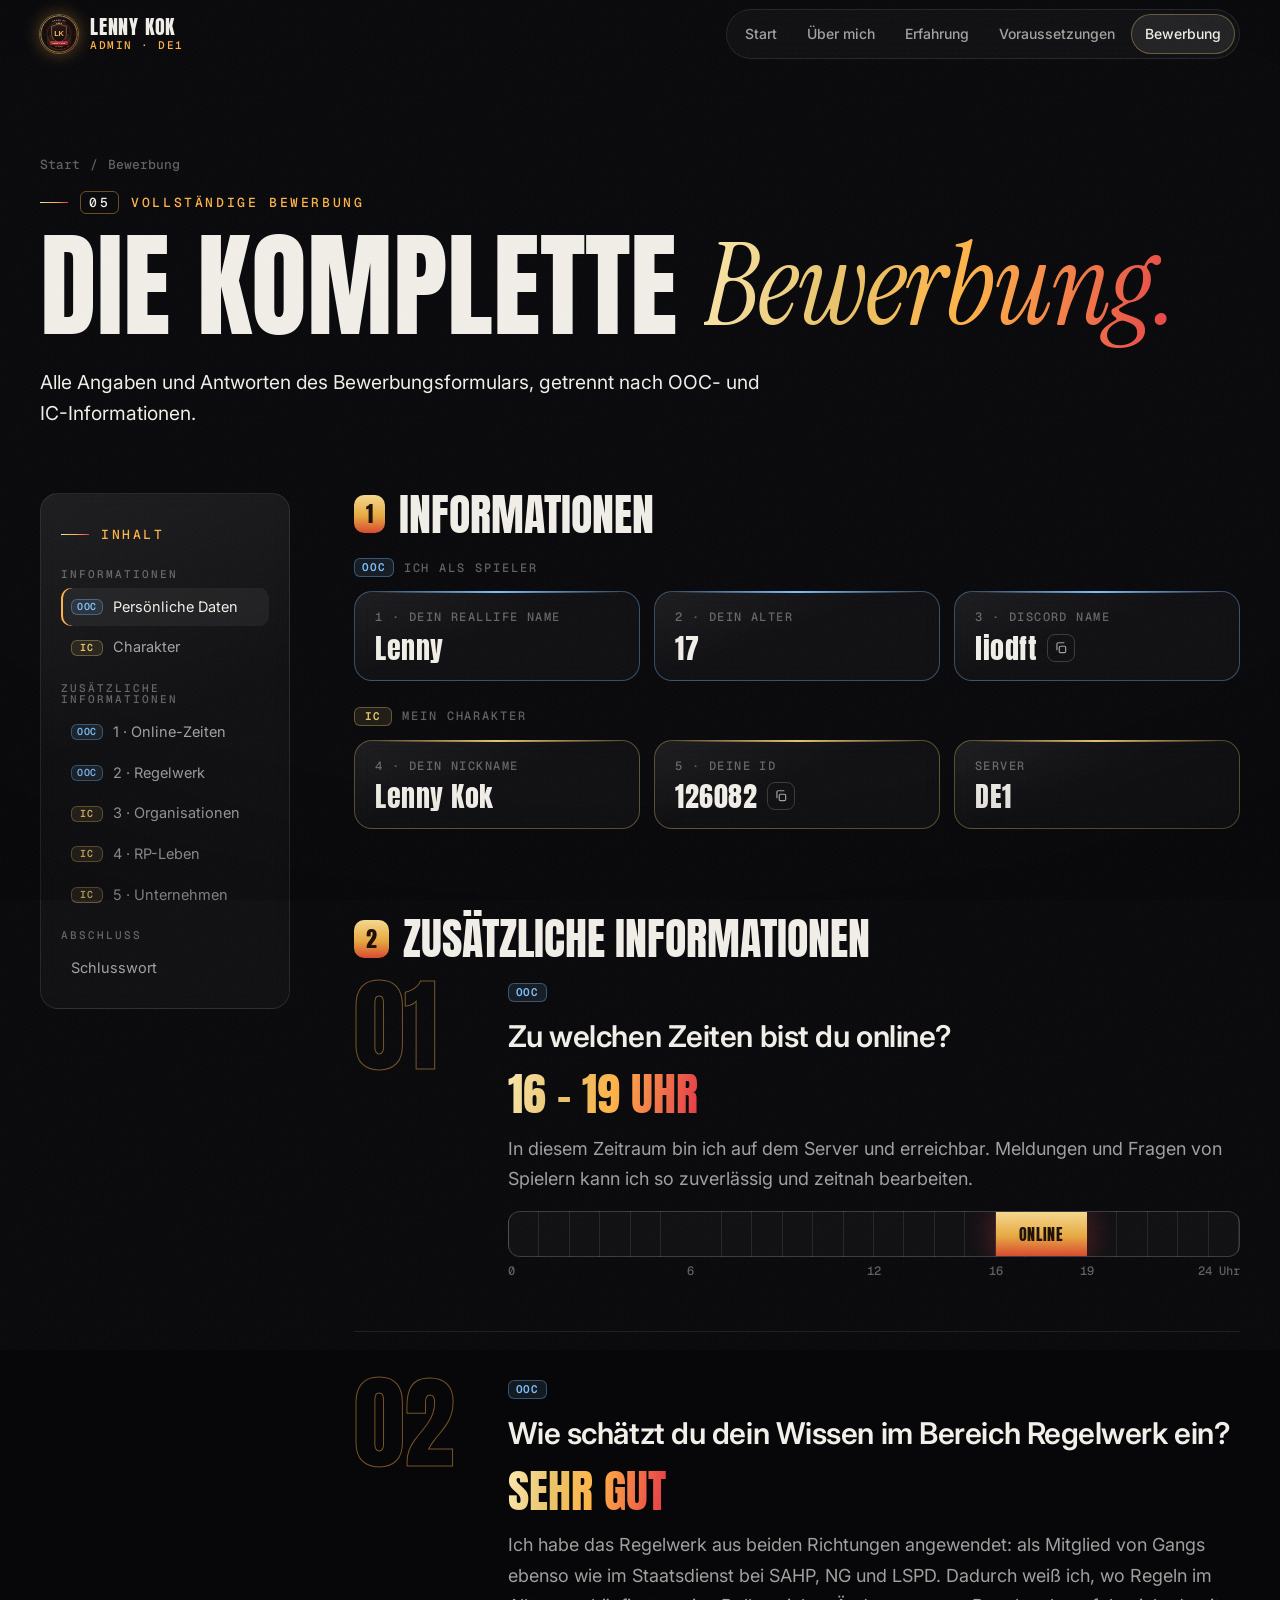
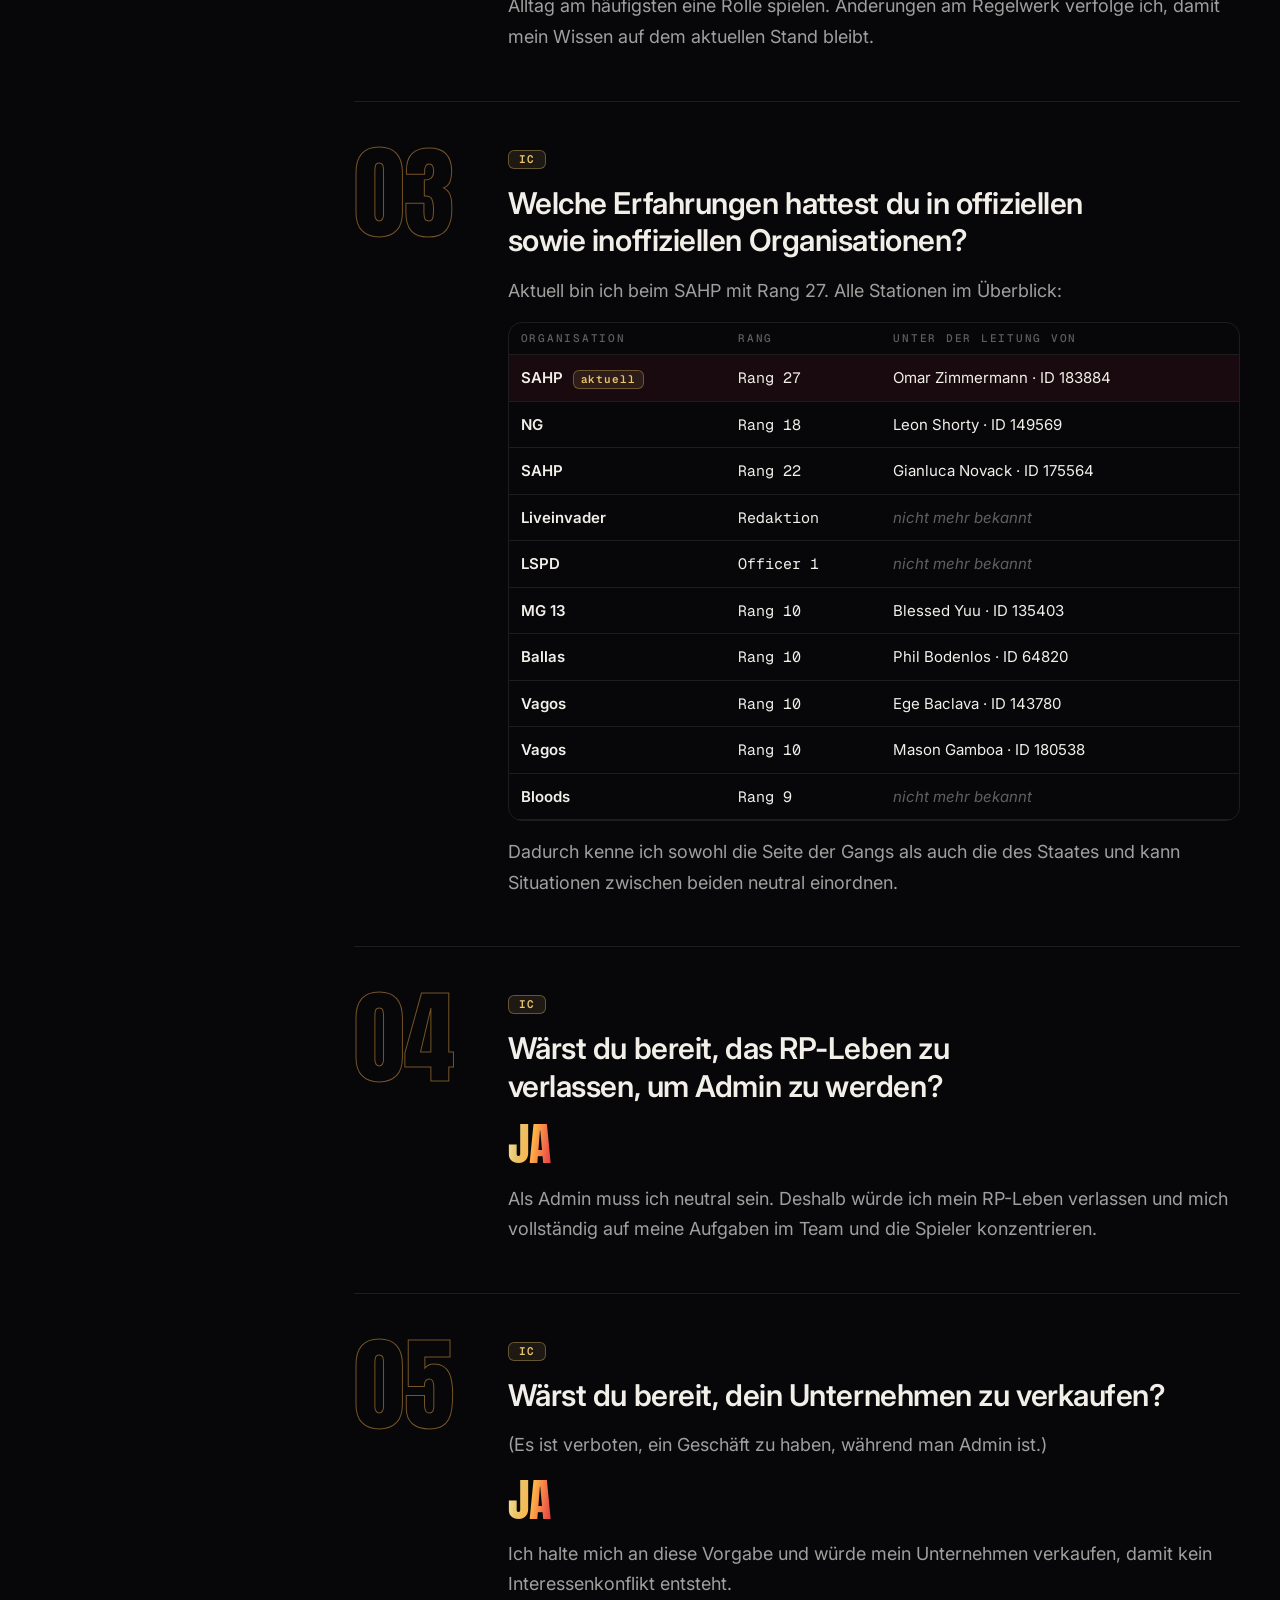
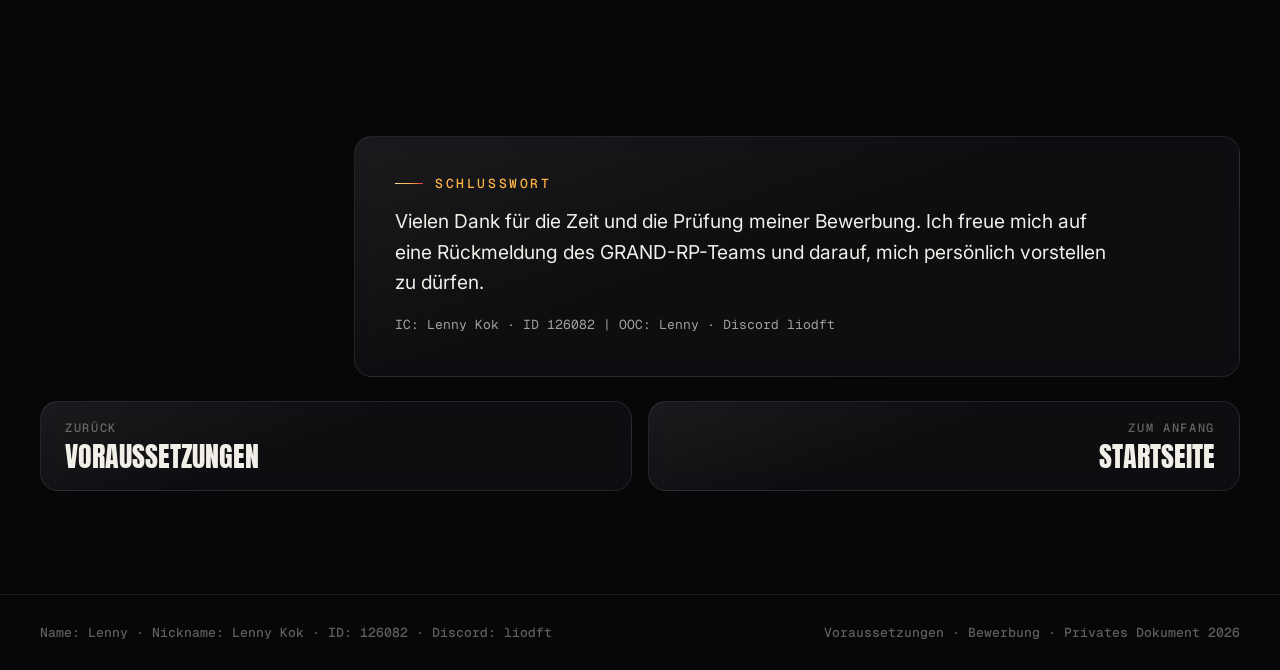
==== commit 716dbadb: "Kombination beider Vorlagen: Scroll-Erzählung und Admin-Akte, Gold/Rot, NG Rang 18, 16–19 Uhr, SAHP " ====
--- a/bewerbung.html
+++ b/bewerbung.html
@@ -1,220 +1,220 @@
 <!doctype html>
-<html lang="de">
+<html lang="de" class="no-js">
 <head>
-  <meta charset="utf-8">
-  <meta name="viewport" content="width=device-width, initial-scale=1, viewport-fit=cover">
-  <title>Vollständige Bewerbung · Admin-Bewerbung · Lenny Kok</title>
-  <meta name="description" content="Alle Angaben und Antworten der Admin-Bewerbung von Lenny Kok auf einen Blick.">
-  <meta name="robots" content="noindex">
-  <meta name="theme-color" content="#070b1e">
-  <meta property="og:type" content="website">
-  <meta property="og:site_name" content="GRAND RP · Admin-Bewerbung">
-  <meta property="og:title" content="Vollständige Bewerbung · Admin-Bewerbung · Lenny Kok">
-  <meta property="og:description" content="Alle Angaben und Antworten der Admin-Bewerbung von Lenny Kok auf einen Blick.">
-  <meta property="og:image" content="https://cyrexmv.github.io/ADMIN-GRAND-LENNY/assets/img/og-image.png">
-  <meta name="twitter:card" content="summary_large_image">
-  <link rel="icon" href="favicon.svg" type="image/svg+xml">
-  <link rel="apple-touch-icon" href="apple-touch-icon.png">
-  <link rel="preconnect" href="https://fonts.googleapis.com">
-  <link rel="preconnect" href="https://fonts.gstatic.com" crossorigin>
-  <link rel="stylesheet" href="https://fonts.googleapis.com/css2?family=Anton&family=Barlow+Condensed:wght@500;600&family=Barlow:ital,wght@0,400;0,500;0,600;0,700;1,400&family=JetBrains+Mono:wght@500;600&display=swap">
-  <link rel="stylesheet" href="assets/css/style.css">
-  <script>(function(d){d.classList.add('js');var t=null;try{t=localStorage.getItem('theme')}catch(e){}if(t!=='light'&&t!=='dark')t=window.matchMedia&&matchMedia('(prefers-color-scheme: dark)').matches?'dark':'light';d.dataset.theme=t})(document.documentElement);</script>
-  <script src="assets/js/app.js" defer></script>
+<meta charset="utf-8">
+<meta name="viewport" content="width=device-width, initial-scale=1, viewport-fit=cover">
+<title>Vollständige Bewerbung · Admin-Bewerbung · Lenny Kok</title>
+<meta name="description" content="Alle Angaben und Antworten der Admin-Bewerbung von Lenny Kok, getrennt nach OOC und IC.">
+<meta name="robots" content="noindex">
+<meta name="theme-color" content="#07070a">
+<meta name="color-scheme" content="dark">
+<meta property="og:type" content="website">
+<meta property="og:locale" content="de_DE">
+<meta property="og:site_name" content="GRAND RP · Admin-Bewerbung">
+<meta property="og:title" content="Vollständige Bewerbung · Admin-Bewerbung · Lenny Kok">
+<meta property="og:description" content="Alle Angaben und Antworten der Admin-Bewerbung von Lenny Kok, getrennt nach OOC und IC.">
+<meta property="og:image" content="https://cyrexmv.github.io/ADMIN-GRAND-LENNY/assets/img/og-image.png">
+<meta name="twitter:card" content="summary_large_image">
+<link rel="icon" href="favicon.svg" type="image/svg+xml">
+<link rel="apple-touch-icon" href="apple-touch-icon.png">
+<script>
+  /* Früh gesetzt, damit nichts flackert. Läuft app.js nicht, fällt die Seite auf die statische Fassung zurück. */
+  (function (r) {
+    r.classList.remove('no-js'); r.classList.add('js');
+    setTimeout(function () { if (!window.__lk) { r.classList.remove('js', 'loading'); r.classList.add('no-js'); } }, 6000);
+  })(document.documentElement);
+</script>
+<link rel="preconnect" href="https://fonts.googleapis.com">
+<link rel="preconnect" href="https://fonts.gstatic.com" crossorigin>
+<link rel="stylesheet" href="https://fonts.googleapis.com/css2?family=Anton&family=Inter:wght@300..700&family=Instrument+Serif:ital@0;1&family=Geist+Mono:wght@400..600&family=Great+Vibes&display=swap">
+<link rel="stylesheet" href="assets/css/style.css">
+<script src="assets/js/app.js" defer></script>
 </head>
 <body>
-  <a class="skip-link" href="#inhalt">Zum Inhalt springen</a>
-  <div class="beads" aria-hidden="true">
-    <i style="--x:6%;--y:14%;--s:150px;--c:#22d3ee;--t:19s;--dx:30px;--dy:-40px;--z:.18"></i>
-    <i style="--x:78%;--y:8%;--s:230px;--c:#d946ef;--t:24s;--dx:-40px;--dy:30px;--z:.08"></i>
-    <i style="--x:88%;--y:58%;--s:110px;--c:#3b82f6;--t:16s;--dx:-20px;--dy:-50px;--z:.3"></i>
-    <i style="--x:-4%;--y:62%;--s:260px;--c:#3b82f6;--t:26s;--dx:40px;--dy:-20px;--z:.06"></i>
-    <i style="--x:46%;--y:80%;--s:90px;--c:#ff3fa4;--t:14s;--dx:30px;--dy:-30px;--z:.4"></i>
-    <i style="--x:34%;--y:6%;--s:56px;--c:#67e8f9;--t:12s;--dx:-24px;--dy:36px;--z:.5"></i>
-    <i style="--x:62%;--y:36%;--s:38px;--c:#f0abfc;--t:11s;--dx:20px;--dy:-26px;--z:.6"></i>
-    <i style="--x:18%;--y:42%;--s:44px;--c:#93c5fd;--t:13s;--dx:-16px;--dy:-30px;--z:.55"></i>
+<a class="skip" href="#inhalt">Zum Inhalt springen</a>
+<div class="progress" aria-hidden="true"><span></span></div>
+<div class="vignette" aria-hidden="true"></div>
+<div class="grain" aria-hidden="true"></div>
+<div class="cursor" aria-hidden="true"><span class="cursor__glow"></span><span class="cursor__dot"></span></div>
+<div class="toast" role="status" aria-live="polite"></div>
+
+<nav class="nav" aria-label="Hauptnavigation">
+  <div class="wrap nav__inner">
+    <a class="nav__brand" href="index.html#start" aria-label="Lenny Kok – zum Anfang">
+      <img src="assets/img/lenny-kok-emblem.svg" alt="" width="38" height="38">
+      <span><strong>Lenny Kok</strong><small>Admin · DE1</small></span>
+    </a>
+    <ul class="nav__links" id="site-nav">
+      <li><a href="index.html#start">Start</a></li>
+      <li><a href="index.html#ueber-mich">Über mich</a></li>
+      <li><a href="index.html#erfahrung">Erfahrung</a></li>
+      <li><a href="voraussetzungen.html">Voraussetzungen</a></li>
+      <li><a href="bewerbung.html" aria-current="page">Bewerbung</a></li>
+    </ul>
+    <button class="menu-toggle" type="button" data-menu-toggle aria-controls="site-nav" aria-expanded="false" aria-label="Menü öffnen">
+      <svg class="i-menu" viewBox="0 0 24 24" fill="none" stroke="currentColor" stroke-width="1.8" stroke-linecap="round" aria-hidden="true"><path d="M4 7h16M4 12h16M4 17h16"/></svg>
+      <svg class="i-close" viewBox="0 0 24 24" fill="none" stroke="currentColor" stroke-width="1.8" stroke-linecap="round" aria-hidden="true"><path d="M6 6l12 12M18 6 6 18"/></svg>
+    </button>
   </div>
-
-  <header class="site-header">
-    <div class="container header-inner">
-      <a class="brand" href="index.html" aria-label="Lenny Kok · Admin-Bewerbung – zur Startseite">
-        <img src="assets/img/lenny-kok-emblem.svg" alt="" width="40" height="40">
-        <span><strong>Lenny Kok</strong><small>Admin-Bewerbung · DE1</small></span>
-      </a>
-      <nav class="site-nav" id="site-nav" aria-label="Hauptnavigation">
-        <ul>
-          <li><a href="index.html">Start</a></li>
-          <li><a href="ueber-mich.html">Über mich</a></li>
-          <li><a href="voraussetzungen.html">Voraussetzungen</a></li>
-          <li><a href="erfahrung.html">Erfahrung</a></li>
-          <li><a href="bewerbung.html" aria-current="page">Bewerbung</a></li>
-        </ul>
+</nav>
+
+<main id="inhalt" tabindex="-1">
+  <section class="page-hero" aria-labelledby="page-title">
+    <span class="page-hero__ghost" aria-hidden="true">05</span>
+    <div class="wrap">
+      <nav class="crumbs reveal" aria-label="Brotkrumen"><a href="index.html">Start</a><span aria-hidden="true">/</span><span aria-current="page">Bewerbung</span></nav>
+      <p class="eyebrow reveal"><span>05</span> Vollständige Bewerbung</p>
+      <h1 class="display split" id="page-title">Die komplette <em>Bewerbung.</em></h1>
+      <p class="lead reveal">Alle Angaben und Antworten des Bewerbungsformulars, getrennt nach OOC- und IC-Informationen.</p>
+    </div>
+  </section>
+
+  <div class="wrap app">
+    <aside class="card toc" data-toc>
+      <nav aria-label="Inhalt dieser Seite">
+        <p class="eyebrow">Inhalt</p>
+        <ol>
+          <li class="toc-group">Informationen</li>
+          <li><a href="#daten-ooc"><span class="badge badge-ooc">OOC</span> Persönliche Daten</a></li>
+          <li><a href="#daten-ic"><span class="badge badge-ic">IC</span> Charakter</a></li>
+          <li class="toc-group">Zusätzliche Informationen</li>
+          <li><a href="#frage-1"><span class="badge badge-ooc">OOC</span> 1 · Online-Zeiten</a></li>
+          <li><a href="#frage-2"><span class="badge badge-ooc">OOC</span> 2 · Regelwerk</a></li>
+          <li><a href="#frage-3"><span class="badge badge-ic">IC</span> 3 · Organisationen</a></li>
+          <li><a href="#frage-4"><span class="badge badge-ic">IC</span> 4 · RP-Leben</a></li>
+          <li><a href="#frage-5"><span class="badge badge-ic">IC</span> 5 · Unternehmen</a></li>
+          <li class="toc-group">Abschluss</li>
+          <li><a href="#schluss">Schlusswort</a></li>
+        </ol>
       </nav>
-      <div class="header-actions">
-        <button class="icon-btn" type="button" data-theme-toggle aria-label="Dunkles Design aktivieren">
-          <svg class="i-sun" viewBox="0 0 24 24" fill="none" stroke="currentColor" stroke-width="2" stroke-linecap="round" aria-hidden="true"><circle cx="12" cy="12" r="4"/><path d="M12 2v2M12 20v2M4.93 4.93l1.41 1.41M17.66 17.66l1.41 1.41M2 12h2M20 12h2M4.93 19.07l1.41-1.41M17.66 6.34l1.41-1.41"/></svg>
-          <svg class="i-moon" viewBox="0 0 24 24" fill="none" stroke="currentColor" stroke-width="2" stroke-linecap="round" stroke-linejoin="round" aria-hidden="true"><path d="M20 14.5A8 8 0 1 1 9.5 4a6.5 6.5 0 0 0 10.5 10.5z"/></svg>
-        </button>
-        <button class="icon-btn menu-toggle" type="button" data-menu-toggle aria-controls="site-nav" aria-expanded="false" aria-label="Menü öffnen">
-          <svg class="i-menu" viewBox="0 0 24 24" fill="none" stroke="currentColor" stroke-width="2.2" stroke-linecap="square" aria-hidden="true"><path d="M4 7h16M4 12h16M4 17h16"/></svg>
-          <svg class="i-close" viewBox="0 0 24 24" fill="none" stroke="currentColor" stroke-width="2.2" stroke-linecap="square" aria-hidden="true"><path d="M6 6l12 12M18 6 6 18"/></svg>
-        </button>
-      </div>
+    </aside>
+
+    <div>
+      <section class="block" aria-labelledby="info-title">
+        <div class="block-head reveal"><b>1</b><h2 id="info-title">Informationen</h2></div>
+        <div class="zone" id="daten-ooc">
+          <p class="zone-label"><span class="badge badge-ooc"><abbr title="Out of Character">OOC</abbr></span> Ich als Spieler</p>
+          <dl class="data-grid">
+            <div class="card data card-ooc reveal"><dt>1 · Dein Reallife Name</dt><dd>Lenny</dd></div>
+            <div class="card data card-ooc reveal"><dt>2 · Dein Alter</dt><dd>17</dd></div>
+            <div class="card data card-ooc reveal"><dt>3 · Discord Name</dt><dd>liodft
+              <button class="copy-btn" type="button" data-copy="liodft" aria-label="Discord-Namen kopieren">
+                <svg class="i-copy" viewBox="0 0 24 24" fill="none" stroke="currentColor" stroke-width="2" stroke-linecap="round" stroke-linejoin="round" aria-hidden="true"><rect x="9" y="9" width="11" height="11" rx="2"/><path d="M5 15V5a2 2 0 0 1 2-2h10"/></svg>
+                <svg class="i-check" viewBox="0 0 24 24" fill="none" stroke="currentColor" stroke-width="3" stroke-linecap="round" stroke-linejoin="round" aria-hidden="true"><path d="m5 12.5 4.5 4.5L19 7.5"/></svg>
+              </button></dd></div>
+          </dl>
+        </div>
+        <div class="zone" id="daten-ic">
+          <p class="zone-label"><span class="badge badge-ic"><abbr title="In Character">IC</abbr></span> Mein Charakter</p>
+          <dl class="data-grid">
+            <div class="card data card-ic reveal"><dt>4 · Dein Nickname</dt><dd>Lenny Kok</dd></div>
+            <div class="card data card-ic reveal"><dt>5 · Deine ID</dt><dd>126082
+              <button class="copy-btn" type="button" data-copy="126082" aria-label="Spieler-ID kopieren">
+                <svg class="i-copy" viewBox="0 0 24 24" fill="none" stroke="currentColor" stroke-width="2" stroke-linecap="round" stroke-linejoin="round" aria-hidden="true"><rect x="9" y="9" width="11" height="11" rx="2"/><path d="M5 15V5a2 2 0 0 1 2-2h10"/></svg>
+                <svg class="i-check" viewBox="0 0 24 24" fill="none" stroke="currentColor" stroke-width="3" stroke-linecap="round" stroke-linejoin="round" aria-hidden="true"><path d="m5 12.5 4.5 4.5L19 7.5"/></svg>
+              </button></dd></div>
+            <div class="card data card-ic reveal"><dt>Server</dt><dd>DE1</dd></div>
+          </dl>
+        </div>
+      </section>
+
+      <section class="block" aria-labelledby="zusatz-title">
+        <div class="block-head reveal"><b>2</b><h2 id="zusatz-title">Zusätzliche Informationen</h2></div>
+
+        <article class="qa" id="frage-1">
+          <span class="qa__n" aria-hidden="true">01</span>
+          <div class="qa__body">
+            <div class="qa__head"><span class="badge badge-ooc">OOC</span></div>
+            <h3 class="h-q split">Zu welchen Zeiten bist du online?</h3>
+            <p class="qa__short reveal">16 – 19 Uhr</p>
+            <p class="qa__a reveal">In diesem Zeitraum bin ich auf dem Server und erreichbar. Meldungen und Fragen von Spielern kann ich so zuverlässig und zeitnah bearbeiten.</p>
+            <div class="reveal">
+              <div class="ruler" role="img" aria-label="Online von 16 bis 19 Uhr auf einer 24-Stunden-Skala"><span class="ruler-on">Online</span></div>
+              <div class="ruler-axis" aria-hidden="true"><span style="left:0">0</span><span style="left:25%">6</span><span style="left:50%">12</span><span style="left:66.667%">16</span><span style="left:79.167%">19</span><span style="left:100%">24 Uhr</span></div>
+            </div>
+          </div>
+        </article>
+
+        <article class="qa" id="frage-2">
+          <span class="qa__n" aria-hidden="true">02</span>
+          <div class="qa__body">
+            <div class="qa__head"><span class="badge badge-ooc">OOC</span></div>
+            <h3 class="h-q split">Wie schätzt du dein Wissen im Bereich Regelwerk ein?</h3>
+            <p class="qa__short reveal">Sehr gut</p>
+            <p class="qa__a reveal">Ich habe das Regelwerk aus beiden Richtungen angewendet: als Mitglied von Gangs ebenso wie im Staatsdienst bei SAHP, NG und LSPD. Dadurch weiß ich, wo Regeln im Alltag am häufigsten eine Rolle spielen. Änderungen am Regelwerk verfolge ich, damit mein Wissen auf dem aktuellen Stand bleibt.</p>
+          </div>
+        </article>
+
+        <article class="qa" id="frage-3">
+          <span class="qa__n" aria-hidden="true">03</span>
+          <div class="qa__body">
+            <div class="qa__head"><span class="badge badge-ic">IC</span></div>
+            <h3 class="h-q split">Welche Erfahrungen hattest du in offiziellen sowie inoffiziellen Organisationen?</h3>
+            <p class="qa__a reveal">Aktuell bin ich beim SAHP mit Rang 27. Alle Stationen im Überblick:</p>
+            <div class="table-wrap reveal">
+              <table class="org-table">
+                <thead><tr><th scope="col">Organisation</th><th scope="col">Rang</th><th scope="col">Unter der Leitung von</th></tr></thead>
+                <tbody>
+                  <tr class="now"><td>SAHP <span class="badge badge-ic" style="margin-left:6px">aktuell</span></td><td class="rank">Rang 27</td><td>Omar Zimmermann · ID 183884</td></tr>
+                  <tr><td>NG</td><td class="rank">Rang 18</td><td>Leon Shorty · ID 149569</td></tr>
+                  <tr><td>SAHP</td><td class="rank">Rang 22</td><td>Gianluca Novack · ID 175564</td></tr>
+                  <tr><td>Liveinvader</td><td class="rank">Redaktion</td><td class="na">nicht mehr bekannt</td></tr>
+                  <tr><td>LSPD</td><td class="rank">Officer 1</td><td class="na">nicht mehr bekannt</td></tr>
+                  <tr><td>MG 13</td><td class="rank">Rang 10</td><td>Blessed Yuu · ID 135403</td></tr>
+                  <tr><td>Ballas</td><td class="rank">Rang 10</td><td>Phil Bodenlos · ID 64820</td></tr>
+                  <tr><td>Vagos</td><td class="rank">Rang 10</td><td>Ege Baclava · ID 143780</td></tr>
+                  <tr><td>Vagos</td><td class="rank">Rang 10</td><td>Mason Gamboa · ID 180538</td></tr>
+                  <tr><td>Bloods</td><td class="rank">Rang 9</td><td class="na">nicht mehr bekannt</td></tr>
+                </tbody>
+              </table>
+            </div>
+            <p class="qa__a reveal">Dadurch kenne ich sowohl die Seite der Gangs als auch die des Staates und kann Situationen zwischen beiden neutral einordnen.</p>
+          </div>
+        </article>
+
+        <article class="qa" id="frage-4">
+          <span class="qa__n" aria-hidden="true">04</span>
+          <div class="qa__body">
+            <div class="qa__head"><span class="badge badge-ic">IC</span></div>
+            <h3 class="h-q split">Wärst du bereit, das RP-Leben zu verlassen, um Admin zu werden?</h3>
+            <p class="qa__short reveal">Ja</p>
+            <p class="qa__a reveal">Als Admin muss ich neutral sein. Deshalb würde ich mein RP-Leben verlassen und mich vollständig auf meine Aufgaben im Team und die Spieler konzentrieren.</p>
+          </div>
+        </article>
+
+        <article class="qa" id="frage-5">
+          <span class="qa__n" aria-hidden="true">05</span>
+          <div class="qa__body">
+            <div class="qa__head"><span class="badge badge-ic">IC</span></div>
+            <h3 class="h-q split">Wärst du bereit, dein Unternehmen zu verkaufen?</h3>
+            <p class="qa__a reveal">(Es ist verboten, ein Geschäft zu haben, während man Admin ist.)</p>
+            <p class="qa__short reveal">Ja</p>
+            <p class="qa__a reveal">Ich halte mich an diese Vorgabe und würde mein Unternehmen verkaufen, damit kein Interessenkonflikt entsteht.</p>
+          </div>
+        </article>
+      </section>
+
+      <section class="block" id="schluss" aria-labelledby="schluss-title">
+        <div class="card reveal" style="padding: clamp(24px, 4vw, 40px); display: grid; gap: 16px">
+          <p class="eyebrow" id="schluss-title">Schlusswort</p>
+          <p class="lead">Vielen Dank für die Zeit und die Prüfung meiner Bewerbung. Ich freue mich auf eine Rückmeldung des GRAND-RP-Teams und darauf, mich persönlich vorstellen zu dürfen.</p>
+          <p class="mono muted" style="font-size: 13px">IC: Lenny Kok · ID 126082 | OOC: Lenny · Discord liodft</p>
+        </div>
+      </section>
     </div>
-  </header>
-
-  <main id="inhalt">
-    <section class="page-hero container" aria-labelledby="page-title">
-      <span class="ghost" aria-hidden="true">04</span>
-      <nav class="crumbs rise" aria-label="Brotkrumen"><a href="index.html">Start</a><span aria-hidden="true">/</span><span aria-current="page">Bewerbung</span></nav>
-      <h1 class="page-title rise" id="page-title" style="--d:1">Die <span class="hl">Bewerbung</span></h1>
-      <p class="lead rise" style="--d:2">Alle geforderten Angaben und Antworten auf einen Blick, getrennt nach OOC- und IC-Informationen.</p>
-    </section>
-
-    <div class="container app">
-      <aside class="toc" data-toc>
-        <nav class="panel" aria-label="Inhalt dieser Seite">
-          <p class="kicker">Inhalt</p>
-          <ol>
-            <li class="toc-group">Informationen</li>
-            <li><a href="#daten-ooc"><span class="lvl lvl-ooc">OOC</span> Persönliche Daten</a></li>
-            <li><a href="#daten-ic"><span class="lvl lvl-ic">IC</span> Charakter</a></li>
-            <li class="toc-group">Zusätzliche Informationen</li>
-            <li><a href="#frage-1"><span class="lvl lvl-ooc">OOC</span> 1 · Online-Zeiten</a></li>
-            <li><a href="#frage-2"><span class="lvl lvl-ooc">OOC</span> 2 · Regelwerk</a></li>
-            <li><a href="#frage-3"><span class="lvl lvl-ic">IC</span> 3 · Organisationen</a></li>
-            <li><a href="#frage-4"><span class="lvl lvl-ic">IC</span> 4 · RP-Leben</a></li>
-            <li><a href="#frage-5"><span class="lvl lvl-ic">IC</span> 5 · Unternehmen</a></li>
-            <li class="toc-group">Abschluss</li>
-            <li><a href="#schluss">Schlusswort</a></li>
-          </ol>
-        </nav>
-      </aside>
-
-      <div>
-        <section class="block" aria-labelledby="info-title">
-          <div class="block-head"><b>1</b><h2 id="info-title">Informationen</h2></div>
-
-          <div class="zone" id="daten-ooc">
-            <p class="zone-label"><span class="lvl lvl-ooc"><abbr title="Out of Character">OOC</abbr></span> Ich als Spieler</p>
-            <dl class="data-grid">
-              <div class="panel data"><dt>1 · Dein Reallife Name</dt><dd>Lenny</dd></div>
-              <div class="panel data"><dt>2 · Dein Alter</dt><dd>17</dd></div>
-              <div class="panel data"><dt>3 · Discord Name</dt><dd>liodft
-                <button class="copy-btn" type="button" data-copy="liodft" aria-label="Discord-Namen kopieren">
-                  <svg class="i-copy" viewBox="0 0 24 24" fill="none" stroke="currentColor" stroke-width="2" stroke-linecap="round" stroke-linejoin="round" aria-hidden="true"><rect x="9" y="9" width="11" height="11"/><path d="M5 15V5h10"/></svg>
-                  <svg class="i-check" viewBox="0 0 24 24" fill="none" stroke="currentColor" stroke-width="3" stroke-linecap="round" stroke-linejoin="round" aria-hidden="true"><path d="m5 12.5 4.5 4.5L19 7.5"/></svg>
-                </button></dd></div>
-            </dl>
-          </div>
-
-          <div class="zone" id="daten-ic">
-            <p class="zone-label"><span class="lvl lvl-ic"><abbr title="In Character">IC</abbr></span> Mein Charakter</p>
-            <dl class="data-grid">
-              <div class="panel data"><dt>4 · Dein Nickname</dt><dd>Lenny Kok</dd></div>
-              <div class="panel data"><dt>5 · Deine ID</dt><dd>126082
-                <button class="copy-btn" type="button" data-copy="126082" aria-label="Spieler-ID kopieren">
-                  <svg class="i-copy" viewBox="0 0 24 24" fill="none" stroke="currentColor" stroke-width="2" stroke-linecap="round" stroke-linejoin="round" aria-hidden="true"><rect x="9" y="9" width="11" height="11"/><path d="M5 15V5h10"/></svg>
-                  <svg class="i-check" viewBox="0 0 24 24" fill="none" stroke="currentColor" stroke-width="3" stroke-linecap="round" stroke-linejoin="round" aria-hidden="true"><path d="m5 12.5 4.5 4.5L19 7.5"/></svg>
-                </button></dd></div>
-              <div class="panel data"><dt>Server</dt><dd>DE1</dd></div>
-            </dl>
-          </div>
-        </section>
-
-        <section class="block" aria-labelledby="zusatz-title">
-          <div class="block-head"><b>2</b><h2 id="zusatz-title">Zusätzliche Informationen</h2></div>
-          <div class="qa">
-            <article class="panel q" id="frage-1">
-              <header class="q-head"><span>Frage 1</span><h3>Zu welchen Zeiten bist du online?</h3><span class="lvl lvl-ooc">OOC</span></header>
-              <div class="q-body">
-                <p class="answer">11 – 24 Uhr</p>
-                <p>In diesem Zeitraum bin ich auf dem Server und erreichbar. Meldungen und Fragen von Spielern kann ich dadurch zeitnah bearbeiten, auch am späten Abend, wenn auf DE1 viel los ist.</p>
-              </div>
-            </article>
-
-            <article class="panel q" id="frage-2">
-              <header class="q-head"><span>Frage 2</span><h3>Wie schätzt du dein Wissen im Bereich Regelwerk ein?</h3><span class="lvl lvl-ooc">OOC</span></header>
-              <div class="q-body">
-                <p class="answer">Sehr gut</p>
-                <p>Ich habe das Regelwerk aus beiden Richtungen angewendet: als Mitglied von Gangs ebenso wie im Staatsdienst bei SAHP und LSPD. Dadurch weiß ich, wo Regeln im Alltag am häufigsten eine Rolle spielen. Änderungen am Regelwerk verfolge ich, damit mein Wissen auf dem aktuellen Stand bleibt.</p>
-              </div>
-            </article>
-
-            <article class="panel q" id="frage-3">
-              <header class="q-head"><span>Frage 3</span><h3>Welche Erfahrungen hattest du in offiziellen sowie inoffiziellen Organisationen?</h3><span class="lvl lvl-ic">IC</span></header>
-              <div class="q-body">
-                <div class="table-wrap">
-                  <table class="org-table">
-                    <thead><tr><th scope="col">Organisation</th><th scope="col">Rang</th><th scope="col">Unter der Leitung von</th></tr></thead>
-                    <tbody>
-                      <tr><td>MG 13</td><td class="rank">Rang 10</td><td>Blessed Yuu · ID 135403</td></tr>
-                      <tr><td>Ballas</td><td class="rank">Rang 10</td><td>Phil Bodenlos · ID 64820</td></tr>
-                      <tr><td>Vagos</td><td class="rank">Rang 10</td><td>Ege Baclava · ID 143780</td></tr>
-                      <tr><td>Vagos</td><td class="rank">Rang 10</td><td>Mason Gamboa · ID 180538</td></tr>
-                      <tr><td>Bloods</td><td class="rank">Rang 9</td><td class="na">nicht mehr bekannt</td></tr>
-                      <tr><td>SAHP</td><td class="rank">Rang 22</td><td>Gianluca Novack · ID 175564</td></tr>
-                      <tr><td>SAHP</td><td class="rank">Rang 27</td><td>Omar Zimmermann · ID 183884</td></tr>
-                      <tr><td>Liveinvader</td><td class="rank">Redaktion</td><td class="na">nicht mehr bekannt</td></tr>
-                      <tr><td>LSPD</td><td class="rank">Officer 1</td><td class="na">nicht mehr bekannt</td></tr>
-                    </tbody>
-                  </table>
-                </div>
-                <p>Dadurch kenne ich sowohl die Seite der Gangs als auch die des Staates und kann Situationen zwischen beiden neutral einordnen.</p>
-              </div>
-            </article>
-
-            <article class="panel q" id="frage-4">
-              <header class="q-head"><span>Frage 4</span><h3>Wärst du bereit, das RP-Leben zu verlassen, um Admin zu werden?</h3><span class="lvl lvl-ic">IC</span></header>
-              <div class="q-body">
-                <p class="answer">Ja</p>
-                <p>Als Admin muss ich neutral sein. Deshalb würde ich mein RP-Leben verlassen und mich vollständig auf meine Aufgaben im Team und die Spieler konzentrieren.</p>
-              </div>
-            </article>
-
-            <article class="panel q" id="frage-5">
-              <header class="q-head"><span>Frage 5</span><h3>Wärst du bereit, dein Unternehmen zu verkaufen? (Es ist verboten, ein Geschäft zu haben, während man Admin ist)</h3><span class="lvl lvl-ic">IC</span></header>
-              <div class="q-body">
-                <p class="answer">Ja</p>
-                <p>Ich halte mich an diese Vorgabe und würde mein Unternehmen verkaufen, damit kein Interessenkonflikt entsteht.</p>
-              </div>
-            </article>
-          </div>
-        </section>
-
-        <section class="block" id="schluss" aria-labelledby="schluss-title">
-          <div class="panel closing">
-            <p class="kicker" id="schluss-title">Schlusswort</p>
-            <p class="lead">Vielen Dank für die Zeit und die Prüfung meiner Bewerbung. Ich freue mich auf eine Rückmeldung des GRAND-RP-Teams und darauf, mich persönlich vorstellen zu dürfen.</p>
-            <p class="signature">Lenny Kok</p>
-            <small>IC: Lenny Kok · ID 126082 | OOC: Lenny · Discord liodft</small>
-          </div>
-        </section>
-      </div>
-    </div>
-
-
-    <nav class="pager container section" aria-label="Kapitel">
-      <a class="panel prev" href="erfahrung.html"><small>Zurück · Kapitel 03</small><span>Erfahrung</span></a>
-      <a class="panel next" href="index.html"><small>Zum Anfang</small><span>Startseite</span></a>
-    </nav>
-  </main>
-
-  <footer class="site-footer">
-    <div class="container footer-inner">
-      <div class="footer-brand">
-        <img src="assets/img/lenny-kok-emblem.svg" alt="" width="36" height="36" loading="lazy">
-        <div><strong>Lenny Kok · Admin-Bewerbung</strong><small>GRAND RP DE1 · ID 126082 · Privates Dokument 2026</small></div>
-      </div>
-      <nav aria-label="Fußzeile">
-        <ul>
-          <li><a href="ueber-mich.html">Über mich</a></li>
-          <li><a href="voraussetzungen.html">Voraussetzungen</a></li>
-          <li><a href="erfahrung.html">Erfahrung</a></li>
-          <li><a href="bewerbung.html">Bewerbung</a></li>
-        </ul>
-      </nav>
-    </div>
-  </footer>
+  </div>
+
+  <nav class="wrap pager" aria-label="Weiter">
+    <a class="card prev" href="voraussetzungen.html"><small>Zurück</small><span>Voraussetzungen</span></a>
+    <a class="card next" href="index.html"><small>Zum Anfang</small><span>Startseite</span></a>
+  </nav>
+</main>
+
+<footer class="footer">
+  <div class="wrap">
+    <p>Name: Lenny · Nickname: Lenny Kok · ID: 126082 · Discord: liodft</p>
+    <p><a href="voraussetzungen.html">Voraussetzungen</a> · <a href="bewerbung.html">Bewerbung</a> · Privates Dokument 2026</p>
+  </div>
+</footer>
 </body>
 </html>
--- a/assets/css/style.css
+++ b/assets/css/style.css
@@ -1,729 +1,511 @@
 /* ==========================================================================
    Lenny Kok · Admin-Bewerbung · GRAND RP DE1
-   Konzept: Vice Night – Milchglas-Flächen über schwebenden Glasperlen,
-   kräftige Plakatschrift, Verlauf von Cyan über Blau zu Magenta.
+   Kombination aus zwei Vorlagen: die filmische Los-Santos-Nacht (Scroll-
+   Erzählung, Skyline, Zeitleiste) und die Admin-Akte (IC/OOC, Statuscheck,
+   Wappen). Dunkel, Gold und Orange, Rot als zweiter Akzent.
    ========================================================================== */
 
 :root {
-  --bg: #eef1fb;
-  --glass: rgb(255 255 255 / .55);
-  --glass-strong: rgb(255 255 255 / .78);
-  --glass-edge: rgb(255 255 255 / .85);
-  --sheen: rgb(255 255 255 / .55);
-  --ink: #070b1e;
-  --text: #0e1330;
-  --muted: #4d5577;
-  --line: rgb(14 19 48 / .12);
-  --accent: #0891b2;
-  --accent-bright: #22d3ee;
-  --accent-2: #c0267a;
-  --ic: #c0267a;
-  --ooc: #2563eb;
-  --ok: #059669;
-  --grad: linear-gradient(120deg, #06b6d4 0%, #3b82f6 48%, #d946ef 80%, #ff3fa4 100%);
-  --grad-ooc: linear-gradient(120deg, #2563eb, #06b6d4);
-  --grad-ic: linear-gradient(120deg, #d946ef, #ff3fa4);
-  --shadow: inset 0 1px 0 rgb(255 255 255 / .7), 0 22px 44px -22px rgb(20 30 80 / .35);
-  --glow: 0 18px 40px -14px rgb(59 130 246 / .45);
-  --bead-alpha: .9;
-
-  --f-display: "Anton", Impact, "Arial Narrow", sans-serif;
-  --f-label: "Barlow Condensed", "Arial Narrow", sans-serif;
-  --f-body: "Barlow", "Segoe UI", system-ui, sans-serif;
-  --f-mono: "JetBrains Mono", ui-monospace, Consolas, monospace;
-
-  --container: 1180px;
-  --gutter: max(16px, env(safe-area-inset-left, 0px));
-  --gutter-r: max(16px, env(safe-area-inset-right, 0px));
-  --header-h: 68px;
+  --bg: #07070a;
+  --bg-2: #0d0d12;
+  --fg: #f2efe9;
+  --muted: rgb(242 239 233 / .66);
+  --faint: rgb(242 239 233 / .38);
+  --line: rgb(255 255 255 / .09);
+  --line-strong: rgb(255 255 255 / .18);
+  --surface: rgb(255 255 255 / .03);
+  --surface-2: rgb(255 255 255 / .055);
+
+  --gold: #e9c46a;
+  --amber: #ffb347;
+  --red: #e63946;
+  --red-deep: #9d0208;
+  --grad: linear-gradient(100deg, #fbe7ad 0%, #e9c46a 28%, #ffb347 55%, #e63946 100%);
+  --grad-btn: linear-gradient(180deg, #f6d98e, #e8a93f 55%, #d9482f);
+  --glow: rgb(255 179 71 / .38);
+  --glow-red: rgb(230 57 70 / .4);
+
+  --ic: #e9c46a;
+  --ic-soft: rgb(233 196 106 / .1);
+  --ic-line: rgb(233 196 106 / .35);
+  --ooc: #7cc0ff;
+  --ooc-soft: rgb(124 192 255 / .1);
+  --ooc-line: rgb(124 192 255 / .35);
+  --ok: #63e2a0;
+
+  --f-display: "Anton", "Bebas Neue", Impact, "Arial Narrow", sans-serif;
+  --f-body: "Inter", system-ui, -apple-system, "Segoe UI", Roboto, sans-serif;
+  --f-serif: "Instrument Serif", Georgia, serif;
+  --f-mono: "Geist Mono", ui-monospace, Consolas, monospace;
+  --f-sign: "Great Vibes", "Segoe Script", cursive;
+
+  --max: 1240px;
+  --gutter-l: max(20px, env(safe-area-inset-left, 0px));
+  --gutter-r: max(20px, env(safe-area-inset-right, 0px));
+  --nav-h: 68px;
+  --ease: cubic-bezier(.16, 1, .3, 1);
   --r: 18px;
-  --r-sm: 10px;
-  color-scheme: light;
-}
-
-:root[data-theme="dark"] {
-  --bg: #060914;
-  --glass: rgb(255 255 255 / .055);
-  --glass-strong: rgb(255 255 255 / .1);
-  --glass-edge: rgb(255 255 255 / .14);
-  --sheen: rgb(255 255 255 / .09);
-  --text: #eef2ff;
-  --muted: #a3abc9;
-  --line: rgb(255 255 255 / .12);
-  --accent: #22d3ee;
-  --accent-2: #ff4fb0;
-  --ic: #ff5fb5;
-  --ooc: #7aa7ff;
-  --ok: #34d399;
-  --shadow: inset 0 1px 0 rgb(255 255 255 / .12), 0 26px 50px -22px rgb(0 0 0 / .7);
-  --glow: 0 18px 44px -12px rgb(34 211 238 / .35);
-  --bead-alpha: .75;
   color-scheme: dark;
 }
 
 /* ---------- Basis ---------- */
 *, *::before, *::after { box-sizing: border-box; }
-* { margin: 0; }
-html { overflow-x: clip; scroll-behavior: smooth; scroll-padding-top: calc(var(--header-h) + 20px); -webkit-text-size-adjust: 100%; }
+h1, h2, h3, h4, p, dl, dd, ol, ul, figure, blockquote { margin: 0; }
+ol, ul { padding: 0; list-style: none; }
+html { background: var(--bg); overflow-x: clip; scroll-behavior: smooth; scroll-padding-top: calc(var(--nav-h) + 16px); -webkit-text-size-adjust: 100%; }
 body {
-  min-height: 100dvh;
-  display: flex;
-  flex-direction: column;
-  background: var(--bg);
-  color: var(--text);
-  font: 400 17px/1.6 var(--f-body);
-  -webkit-font-smoothing: antialiased;
-  overflow-x: clip;
-  isolation: isolate;
-}
+  margin: 0; min-height: 100dvh; display: flex; flex-direction: column;
+  background: var(--bg); color: var(--fg);
+  font: 400 clamp(16px, .96rem + .22vw, 18px)/1.7 var(--f-body);
+  -webkit-font-smoothing: antialiased; overflow-x: clip;
+}
+main { flex: 1; }
 img, svg { display: block; max-width: 100%; }
 img { height: auto; }
-a { color: inherit; }
+a { color: inherit; text-decoration: none; }
 button { font: inherit; color: inherit; cursor: pointer; }
-ul, ol { padding: 0; list-style: none; }
-h1, h2, h3 { text-wrap: balance; }
+h1, h2, h3 { text-wrap: balance; font-weight: 600; }
 p, li, dd { text-wrap: pretty; }
-main { flex: 1; position: relative; z-index: 1; }
-::selection { background: #3b82f6; color: #fff; }
-:focus-visible { outline: 3px solid var(--accent-bright); outline-offset: 3px; border-radius: 6px; }
-
-.container {
-  width: 100%;
-  max-width: calc(var(--container) + 64px);
-  margin-inline: auto;
-  padding-left: max(var(--gutter), 32px);
-  padding-right: max(var(--gutter-r), 32px);
-}
-@media (max-width: 640px) {
-  .container { padding-left: var(--gutter); padding-right: var(--gutter-r); }
-}
-
-.skip-link {
-  position: absolute; left: 16px; top: -60px; z-index: 100;
-  padding: 10px 16px; border-radius: var(--r-sm); background: #3b82f6; color: #fff; font-weight: 700; text-decoration: none;
-}
-.skip-link:focus { top: 12px; }
-
-/* ---------- Glasperlen im Hintergrund ---------- */
-.beads { position: fixed; inset: 0; z-index: 0; overflow: hidden; pointer-events: none; }
-.beads::before {
-  /* farbiges Licht, das durch das Milchglas schimmert */
-  content: ""; position: absolute; inset: -10%;
-  background:
-    radial-gradient(38% 32% at 12% 18%, rgb(34 211 238 / .32), transparent 70%),
-    radial-gradient(34% 38% at 88% 26%, rgb(217 70 239 / .28), transparent 70%),
-    radial-gradient(44% 38% at 60% 92%, rgb(59 130 246 / .28), transparent 70%);
-  filter: blur(20px);
-}
-.beads i {
-  position: absolute; left: var(--x); top: var(--y);
-  width: var(--s); aspect-ratio: 1; border-radius: 50%;
-  opacity: var(--bead-alpha);
-  background:
-    radial-gradient(circle at 32% 27%, rgb(255 255 255 / .95) 0 6%, rgb(255 255 255 / .45) 12%, transparent 28%),
-    radial-gradient(circle at 70% 78%, rgb(255 255 255 / .35), transparent 32%),
-    radial-gradient(circle at 50% 50%, color-mix(in srgb, var(--c) 18%, transparent) 0 42%, color-mix(in srgb, var(--c) 65%, transparent) 78%, var(--c) 100%);
-  box-shadow:
-    inset -10px -14px 26px color-mix(in srgb, var(--c) 55%, transparent),
-    inset 6px 8px 18px rgb(255 255 255 / .35),
-    0 22px 44px -14px color-mix(in srgb, var(--c) 60%, transparent);
-  transform: translateY(calc(var(--sy, 0) * var(--z, .1) * -1px));
-  animation: drift var(--t, 18s) ease-in-out var(--dl, 0s) infinite alternate;
-}
-@keyframes drift { to { translate: var(--dx, 0) var(--dy, -30px); } }
-
-/* ---------- Glas-Fläche ---------- */
-.panel {
-  position: relative;
-  background: linear-gradient(160deg, var(--sheen), transparent 42%), var(--glass);
-  -webkit-backdrop-filter: blur(18px) saturate(160%);
-  backdrop-filter: blur(18px) saturate(160%);
-  border: 1px solid var(--glass-edge);
-  border-radius: var(--r);
-  box-shadow: var(--shadow);
-}
-
-/* ---------- Typografie ---------- */
-.kicker {
-  display: inline-flex; align-items: center; gap: 10px;
-  font: 600 15px/1 var(--f-label); letter-spacing: .14em; text-transform: uppercase; color: var(--muted);
-}
-.kicker::before { content: ""; width: 26px; height: 3px; border-radius: 3px; background: var(--grad); }
-.poster-title {
-  font: 400 clamp(56px, 9.4vw, 132px)/.94 var(--f-display);
-  text-transform: uppercase; letter-spacing: .005em;
-}
-.page-title {
-  font: 400 clamp(48px, 7.4vw, 104px)/.92 var(--f-display);
-  text-transform: uppercase;
-}
-.h2 {
-  font: 400 clamp(34px, 4.6vw, 56px)/.98 var(--f-display);
-  text-transform: uppercase;
-}
-.h3 { font: 700 22px/1.2 var(--f-body); letter-spacing: -.01em; }
-.hl {
-  display: inline-block;
-  line-height: .9;
-  padding: .04em .12em 0;
-  border-radius: .1em;
-  color: #fff;
-  background: var(--grad);
-  box-shadow: var(--glow);
-}
-.lead { font-size: clamp(18px, 1.6vw, 20px); line-height: 1.55; color: var(--muted); max-width: 58ch; }
-.muted { color: var(--muted); }
-
-/* ---------- Marken / Tags ---------- */
-.lvl {
-  display: inline-grid; place-items: center;
-  min-width: 40px; padding: 3px 7px 2px; border-radius: 6px;
-  font: 700 12px/1 var(--f-mono); letter-spacing: .06em;
-  color: #fff; text-decoration: none;
-}
-.lvl abbr { text-decoration: none; }
-.lvl-ic { background: var(--grad-ic); }
-.lvl-ooc { background: var(--grad-ooc); }
-
-.chip {
-  display: inline-flex; align-items: center; gap: 7px;
-  padding: 6px 12px 5px; border-radius: 999px;
-  border: 1px solid var(--glass-edge); background: var(--glass);
-  -webkit-backdrop-filter: blur(10px); backdrop-filter: blur(10px);
-  font: 600 14px/1 var(--f-label); letter-spacing: .08em; text-transform: uppercase;
-}
-.chip-ok { color: var(--ok); border-color: color-mix(in srgb, var(--ok) 45%, transparent); }
-.dot { width: 8px; height: 8px; border-radius: 50%; background: var(--ok); box-shadow: 0 0 0 3px color-mix(in srgb, var(--ok) 25%, transparent), 0 0 12px var(--ok); }
-
-/* ---------- Buttons ---------- */
-.btn {
-  display: inline-flex; align-items: center; gap: 10px;
-  padding: 14px 22px 13px; border-radius: 14px;
-  font: 600 18px/1 var(--f-label); letter-spacing: .1em; text-transform: uppercase; text-decoration: none;
-  border: 1px solid var(--glass-edge);
-  background: linear-gradient(160deg, var(--sheen), transparent 50%), var(--glass);
-  -webkit-backdrop-filter: blur(12px); backdrop-filter: blur(12px);
-  color: var(--text);
-  box-shadow: var(--shadow);
-  transition: translate .2s, box-shadow .2s;
-}
-.btn svg { width: 18px; height: 18px; }
-.btn:hover { translate: 0 -2px; box-shadow: var(--shadow), var(--glow); }
-.btn:active { translate: 0 1px; }
-.btn-primary { background: var(--grad); color: #fff; border-color: rgb(255 255 255 / .35); box-shadow: var(--glow); }
-
-/* ---------- Header ---------- */
-.site-header {
-  position: sticky; top: 0; z-index: 50;
-  background: rgb(7 11 30 / .62);
-  -webkit-backdrop-filter: blur(18px) saturate(170%); backdrop-filter: blur(18px) saturate(170%);
-  color: #eef2ff;
+em { font-style: normal; }
+::selection { background: var(--amber); color: #000; }
+:focus-visible { outline: 2px solid var(--amber); outline-offset: 4px; border-radius: 4px; }
+.sr-only { position: absolute !important; width: 1px; height: 1px; margin: -1px; padding: 0; overflow: hidden; clip: rect(0 0 0 0); white-space: nowrap; border: 0; }
+
+.wrap { width: 100%; max-width: calc(var(--max) + 80px); margin-inline: auto; padding-left: max(var(--gutter-l), 40px); padding-right: max(var(--gutter-r), 40px); }
+@media (max-width: 640px) { .wrap { padding-left: var(--gutter-l); padding-right: var(--gutter-r); } }
+
+.skip { position: fixed; left: 16px; top: -60px; z-index: 300; padding: 10px 16px; border-radius: 8px; background: var(--amber); color: #000; font-weight: 600; }
+.skip:focus { top: 16px; }
+
+/* ---------- Atmosphäre: Körnung, Vignette, Fortschritt ---------- */
+.grain {
+  position: fixed; inset: -50%; z-index: 200; pointer-events: none; opacity: .055;
+  background-image: url("data:image/svg+xml,%3Csvg xmlns='http://www.w3.org/2000/svg' width='160' height='160'%3E%3Cfilter id='n'%3E%3CfeTurbulence type='fractalNoise' baseFrequency='.9' numOctaves='2' stitchTiles='stitch'/%3E%3C/filter%3E%3Crect width='100%25' height='100%25' filter='url(%23n)'/%3E%3C/svg%3E");
+  animation: grain 1.2s steps(6) infinite;
+}
+@keyframes grain { 0%, 100% { translate: 0 0; } 20% { translate: -4% 3%; } 40% { translate: 3% -5%; } 60% { translate: -6% -2%; } 80% { translate: 5% 4%; } }
+.vignette { position: fixed; inset: 0; z-index: 199; pointer-events: none; background: radial-gradient(ellipse 120% 90% at 50% 40%, transparent 55%, rgb(0 0 0 / .55)); }
+.progress { position: fixed; left: 0; right: 0; top: 0; z-index: 210; height: 2px; pointer-events: none; }
+.progress span { display: block; height: 100%; background: var(--grad); transform-origin: left; transform: scaleX(var(--p, 0)); box-shadow: 0 0 12px var(--glow); }
+
+/* ---------- Ladebildschirm (nur Startseite) ---------- */
+.preloader { display: none; }
+.js.loading .preloader {
+  position: fixed; inset: 0; z-index: 400; display: grid; place-items: center; background: var(--bg);
+}
+.preloader__inner { width: min(320px, 70vw); display: grid; gap: 16px; }
+.preloader__count { display: flex; align-items: baseline; justify-content: space-between; font: 400 clamp(64px, 14vw, 120px)/1 var(--f-display); letter-spacing: .01em; }
+.preloader__count small { font: 500 14px/1 var(--f-mono); color: var(--amber); letter-spacing: .2em; }
+.preloader__bar { height: 2px; background: var(--line); overflow: hidden; }
+.preloader__bar span { display: block; height: 100%; background: var(--grad); transform-origin: left; transform: scaleX(var(--load, 0)); }
+.js.leaving .preloader { position: fixed; inset: 0; z-index: 400; display: grid; place-items: center; background: var(--bg); animation: curtain .8s var(--ease) forwards; }
+@keyframes curtain { to { clip-path: inset(0 0 100% 0); } }
+
+/* ---------- Cursor (nur Maus) ---------- */
+.cursor { display: none; }
+@media (hover: hover) and (pointer: fine) {
+  .js .cursor { display: block; position: fixed; left: 0; top: 0; z-index: 250; pointer-events: none; }
+  .cursor__dot, .cursor__glow { position: fixed; left: 0; top: 0; border-radius: 50%; translate: var(--cx, -100px) var(--cy, -100px); }
+  .cursor__dot { width: 6px; height: 6px; margin: -3px 0 0 -3px; background: var(--amber); }
+  .cursor__glow { width: 38px; height: 38px; margin: -19px 0 0 -19px; border: 1px solid rgb(255 179 71 / .5); transition: width .25s var(--ease), height .25s var(--ease), margin .25s var(--ease), background .25s, border-color .25s; translate: var(--gx, -100px) var(--gy, -100px); }
+  .cursor.is-hover .cursor__glow { width: 64px; height: 64px; margin: -32px 0 0 -32px; background: rgb(230 57 70 / .12); border-color: rgb(230 57 70 / .6); }
+}
+
+/* ---------- Navigation ---------- */
+.nav {
+  position: fixed; left: 0; right: 0; top: 0; z-index: 150;
   padding-top: env(safe-area-inset-top, 0px);
-  border-bottom: 1px solid rgb(255 255 255 / .1);
-}
-.site-header::after { content: ""; position: absolute; left: 0; right: 0; bottom: -1px; height: 2px; background: var(--grad); opacity: .85; }
-.header-inner { display: flex; align-items: center; gap: 24px; height: var(--header-h); }
-.brand { display: flex; align-items: center; gap: 12px; text-decoration: none; margin-right: auto; }
-.brand img { width: 40px; height: 40px; border-radius: 50%; box-shadow: 0 0 18px rgb(34 211 238 / .35); }
-.brand strong { display: block; font: 400 22px/1 var(--f-display); letter-spacing: .03em; text-transform: uppercase; }
-.brand small { display: block; margin-top: 3px; font: 600 12px/1 var(--f-label); letter-spacing: .16em; text-transform: uppercase; color: #67e8f9; }
-
-.site-nav ul { display: flex; gap: 4px; }
-.site-nav a {
-  position: relative; display: block; padding: 10px 12px 8px; border-radius: 10px;
-  font: 600 16px/1 var(--f-label); letter-spacing: .1em; text-transform: uppercase; text-decoration: none;
-  color: #c3c9e4;
-}
-.site-nav a:hover { color: #fff; background: rgb(255 255 255 / .06); }
-.site-nav a[aria-current="page"] { color: #fff; background: rgb(255 255 255 / .1); }
-.site-nav a[aria-current="page"]::after {
-  content: ""; position: absolute; left: 12px; right: 12px; bottom: 2px; height: 2px; border-radius: 2px; background: var(--grad);
-}
-.header-actions { display: flex; gap: 8px; }
-.icon-btn {
-  display: grid; place-items: center; width: 42px; height: 42px; border-radius: 12px;
-  border: 1px solid rgb(255 255 255 / .16); background: rgb(255 255 255 / .06); color: #eef2ff;
-}
-.icon-btn:hover { border-color: #22d3ee; color: #22d3ee; }
-.icon-btn svg { width: 20px; height: 20px; }
-.i-moon, .i-close { display: none; }
-:root[data-theme="dark"] .i-sun { display: none; }
-:root[data-theme="dark"] .i-moon { display: block; }
-.menu-toggle { display: none; }
-
-@media (max-width: 880px) {
+  transition: translate .45s var(--ease), background .3s, border-color .3s;
+  border-bottom: 1px solid transparent;
+}
+.nav.is-scrolled { background: rgb(7 7 10 / .72); -webkit-backdrop-filter: blur(16px) saturate(150%); backdrop-filter: blur(16px) saturate(150%); border-bottom-color: var(--line); }
+.nav.is-hidden { translate: 0 -100%; }
+.nav__inner { display: flex; align-items: center; gap: 20px; height: var(--nav-h); }
+.nav__brand { display: flex; align-items: center; gap: 12px; margin-right: auto; }
+.nav__brand img { width: 38px; height: 38px; border-radius: 50%; box-shadow: 0 0 0 1px var(--ic-line), 0 0 18px var(--glow); }
+.nav__brand strong { display: block; font: 400 20px/1 var(--f-display); letter-spacing: .04em; text-transform: uppercase; }
+.nav__brand small { display: block; margin-top: 3px; font: 500 11px/1 var(--f-mono); letter-spacing: .14em; text-transform: uppercase; color: var(--amber); }
+.nav__links { display: flex; gap: 2px; padding: 4px; border: 1px solid var(--line); border-radius: 999px; background: rgb(255 255 255 / .03); -webkit-backdrop-filter: blur(12px); backdrop-filter: blur(12px); }
+.nav__links a { position: relative; display: block; padding: 8px 14px; border-radius: 999px; font-size: 14px; font-weight: 500; color: var(--muted); transition: color .2s, background .2s; }
+.nav__links a:hover { color: var(--fg); }
+.nav__links a.is-active, .nav__links a[aria-current="page"] { color: var(--fg); background: rgb(255 255 255 / .08); box-shadow: inset 0 0 0 1px var(--ic-line); }
+.menu-toggle { display: none; width: 44px; height: 44px; place-items: center; border-radius: 12px; border: 1px solid var(--line-strong); background: rgb(255 255 255 / .04); }
+.menu-toggle svg { width: 20px; height: 20px; }
+.i-close { display: none; }
+@media (max-width: 900px) {
   .menu-toggle { display: grid; }
-  .site-nav {
-    position: absolute; left: 0; right: 0; top: 100%;
-    background: rgb(7 11 30 / .9);
-    -webkit-backdrop-filter: blur(18px); backdrop-filter: blur(18px);
-    border-bottom: 1px solid rgb(255 255 255 / .1);
-    padding: 8px var(--gutter-r) 16px var(--gutter);
-    display: none;
+  .nav__links {
+    position: absolute; left: var(--gutter-l); right: var(--gutter-r); top: calc(100% + 8px);
+    display: none; flex-direction: column; padding: 8px; border-radius: 18px; background: rgb(13 13 18 / .96);
   }
-  .site-nav.is-open { display: block; }
-  .site-nav ul { flex-direction: column; gap: 2px; }
-  .site-nav a { padding: 14px 10px; font-size: 22px; }
-  .site-nav a[aria-current="page"]::after { left: auto; right: 12px; top: 50%; bottom: auto; width: 10px; height: 10px; border-radius: 50%; translate: 0 -50%; }
+  .nav__links.is-open { display: flex; }
+  .nav__links a { padding: 14px 16px; font-size: 18px; border-radius: 12px; }
   .menu-open .i-menu { display: none; }
   .menu-open .i-close { display: block; }
 }
 
-/* ---------- Abschnitte ---------- */
-.section { padding-block: clamp(56px, 8vw, 104px); }
-.section-tight { padding-block: clamp(32px, 5vw, 64px); }
-.section-head { display: grid; gap: 14px; margin-bottom: clamp(28px, 4vw, 44px); max-width: 760px; }
-
-/* ---------- Startseite: Hero ---------- */
-.hero {
-  display: grid; grid-template-columns: minmax(0, 1.15fr) minmax(0, .85fr);
-  gap: clamp(32px, 5vw, 72px); align-items: center;
-  padding-block: clamp(40px, 6vw, 88px) clamp(48px, 6vw, 80px);
-}
-.hero-copy { display: grid; gap: 24px; justify-items: start; min-width: 0; }
-.hero-actions { display: flex; flex-wrap: wrap; gap: 14px; }
-
-.poster {
-  position: relative; aspect-ratio: 4 / 5; max-width: 100%;
-  border: 1px solid rgb(255 255 255 / .35); border-radius: 26px;
-  box-shadow: 0 40px 80px -30px rgb(59 130 246 / .55), 0 0 0 8px rgb(255 255 255 / .08);
-  background: linear-gradient(#0b1030 0%, #2a1a6e 42%, #b832c9 74%, #ff6fb8 100%);
-  overflow: hidden;
-  rotate: 2deg;
-  transition: rotate .5s cubic-bezier(.2,.8,.2,1);
-}
-.poster:hover { rotate: 0deg; }
-.poster::before {
-  content: ""; position: absolute; inset: 0;
-  background-image: radial-gradient(rgb(255 255 255 / .16) 1.1px, transparent 1.5px);
-  background-size: 9px 9px;
-  mask-image: linear-gradient(to bottom, #000, transparent 55%);
-}
-.poster::after {
-  /* Glasreflexion */
-  content: ""; position: absolute; inset: 0; pointer-events: none;
-  background: linear-gradient(115deg, transparent 28%, rgb(255 255 255 / .22) 42%, transparent 56%);
-}
-.poster-sun {
-  position: absolute; left: 50%; top: 14%; translate: -50% 0;
-  width: 62%; aspect-ratio: 1; border-radius: 50%;
-  background: linear-gradient(#a5f3fc, #22d3ee 40%, #d946ef 100%);
-  mask-image: repeating-linear-gradient(to bottom, #000 0 14px, transparent 14px 20px);
-  box-shadow: 0 0 80px rgb(34 211 238 / .5);
-}
-.poster-skyline { position: absolute; left: 0; right: 0; bottom: 18%; width: 100%; height: auto; fill: #070a1c; }
-.poster-skyline path[fill="none"] { stroke: #070a1c; }
-.poster-ground { position: absolute; left: 0; right: 0; bottom: 0; height: 18.5%; background: #070a1c; }
-.poster-emblem {
-  position: absolute; left: 50%; top: 22%; translate: -50% 0;
-  width: 52%; border-radius: 50%;
-  box-shadow: 0 0 0 4px rgb(255 255 255 / .18), 0 24px 50px rgb(0 0 0 / .55), 0 0 60px rgb(217 70 239 / .45);
-}
-.poster-strip {
-  position: absolute; left: 12px; right: 12px; bottom: 12px; z-index: 1;
-  display: flex; justify-content: space-between; align-items: center; gap: 12px;
-  padding: 14px 18px; border-radius: 16px;
-  background: rgb(255 255 255 / .1); border: 1px solid rgb(255 255 255 / .22);
-  -webkit-backdrop-filter: blur(14px); backdrop-filter: blur(14px);
-  color: #fff;
-  font: 400 clamp(22px, 2.6vw, 30px)/1 var(--f-display); text-transform: uppercase; letter-spacing: .02em;
-}
-.poster-strip span { font: 600 13px/1 var(--f-mono); color: #67e8f9; letter-spacing: .04em; }
-.poster-tag {
-  position: absolute; top: 16px; left: 16px; z-index: 1;
-  padding: 7px 12px 6px; border-radius: 999px;
-  background: rgb(255 255 255 / .12); border: 1px solid rgb(255 255 255 / .25);
-  -webkit-backdrop-filter: blur(10px); backdrop-filter: blur(10px); color: #fff;
-  font: 600 13px/1 var(--f-label); letter-spacing: .14em; text-transform: uppercase;
-}
-
-/* Kennzahlen */
-.stats { display: grid; grid-template-columns: repeat(4, minmax(0, 1fr)); gap: 16px; }
-.stat { display: grid; gap: 8px; align-content: start; padding: 22px 22px 20px; }
-.stat-top { display: flex; flex-wrap: wrap-reverse; justify-content: space-between; align-items: center; gap: 6px 8px; }
-.stat-label { font: 600 14px/1.1 var(--f-label); letter-spacing: .12em; text-transform: uppercase; color: var(--muted); }
-.stat-num { font: 400 clamp(44px, 5vw, 64px)/1 var(--f-display); font-variant-numeric: tabular-nums; }
-.stat-num small { font: 600 18px/1 var(--f-label); letter-spacing: .08em; text-transform: uppercase; color: var(--muted); margin-left: 6px; }
-.stat p { font-size: 15px; color: var(--muted); line-height: 1.4; }
-
-/* Diagonales Band */
-.band-wrap { overflow: hidden; padding-block: 28px; margin-block: clamp(20px, 4vw, 56px); }
-.band {
-  background: rgb(7 11 30 / .72);
-  -webkit-backdrop-filter: blur(14px); backdrop-filter: blur(14px);
-  color: #fff;
-  rotate: -2deg; width: 108%; margin-left: -4%;
-  border-block: 1px solid rgb(255 255 255 / .18);
-  box-shadow: 0 0 40px rgb(59 130 246 / .3);
-  overflow: hidden;
-}
-.band-track {
-  display: flex; gap: 28px; width: max-content; padding: 16px 0 14px;
-  font: 400 clamp(26px, 3.4vw, 40px)/1 var(--f-display); text-transform: uppercase; letter-spacing: .02em;
-  animation: band 40s linear infinite;
-}
-.band-track i { color: #22d3ee; font-style: normal; text-shadow: 0 0 14px #22d3ee; }
-@keyframes band { to { translate: -50% 0; } }
-
-/* Absicht */
-.statement { display: grid; grid-template-columns: minmax(0, .35fr) minmax(0, 1fr); gap: clamp(24px, 4vw, 56px); align-items: start; }
-.statement p.big { font: 600 clamp(24px, 3vw, 36px)/1.25 var(--f-body); letter-spacing: -.01em; }
-.statement p.big mark { background: none; color: inherit; box-shadow: inset 0 -.36em 0 color-mix(in srgb, #22d3ee 38%, transparent); }
-
-/* Kapitelkarten */
-.chapters { display: grid; grid-template-columns: repeat(2, minmax(0, 1fr)); gap: 24px; }
-.chapter {
-  display: grid; gap: 14px; align-content: start;
-  padding: 26px 26px 24px; text-decoration: none; overflow: hidden;
-  transition: translate .25s, box-shadow .25s;
-}
-.chapter:hover { translate: 0 -4px; box-shadow: var(--shadow), var(--glow); }
-.chapter-num {
-  position: absolute; right: 14px; top: -10px;
-  font: 400 120px/1 var(--f-display); color: transparent; -webkit-text-stroke: 2px var(--accent); opacity: .22;
-}
-.chapter h3 { font: 400 32px/1 var(--f-display); text-transform: uppercase; }
-.chapter p { color: var(--muted); max-width: 42ch; }
-.chapter-meta { display: flex; flex-wrap: wrap; gap: 8px; }
-.chapter-go {
-  display: inline-flex; align-items: center; gap: 8px; margin-top: 4px;
-  font: 600 15px/1 var(--f-label); letter-spacing: .12em; text-transform: uppercase; color: var(--accent);
-}
-.chapter-go svg { width: 16px; height: 16px; transition: translate .2s; }
-.chapter:hover .chapter-go svg { translate: 4px 0; }
-
-/* CTA */
-.cta {
-  position: relative; display: grid; gap: 18px; justify-items: start;
-  padding: clamp(28px, 5vw, 56px); border-radius: 28px;
-  background: linear-gradient(160deg, rgb(255 255 255 / .28), transparent 45%), var(--grad);
-  color: #fff; overflow: hidden;
-  border: 1px solid rgb(255 255 255 / .35);
-  box-shadow: 0 40px 80px -30px rgb(217 70 239 / .55);
-}
-.cta .h2 { color: #fff; }
-.cta p { max-width: 54ch; font-size: 19px; color: rgb(255 255 255 / .92); }
-.cta .btn { background: rgb(7 11 30 / .55); color: #fff; border-color: rgb(255 255 255 / .3); }
-
-/* ---------- Unterseiten: Kopf ---------- */
-.page-hero {
-  position: relative; display: grid; gap: 18px; justify-items: start;
-  padding-block: clamp(40px, 6vw, 80px) clamp(32px, 4vw, 48px);
-}
-.page-hero .ghost {
-  position: absolute; right: 0; top: 50%; translate: 0 -50%; z-index: -1;
-  font: 400 clamp(160px, 24vw, 320px)/1 var(--f-display);
-  color: transparent; -webkit-text-stroke: 2px var(--accent); opacity: .16; pointer-events: none;
-}
-.crumbs { display: flex; gap: 8px; font: 500 14px/1 var(--f-mono); color: var(--muted); }
-.crumbs a { text-decoration: none; }
-.crumbs a:hover { color: var(--accent); }
-
-/* Zonen-Überschrift (IC/OOC) */
-.zone-title { display: flex; align-items: center; gap: 14px; margin-bottom: 22px; flex-wrap: wrap; }
-.zone-title h2 { font: 400 30px/1 var(--f-display); text-transform: uppercase; }
-.zone-title p { flex-basis: 100%; color: var(--muted); max-width: 64ch; }
-
-/* ---------- Über mich: Ausweise ---------- */
-.ids { display: grid; grid-template-columns: repeat(2, minmax(0, 1fr)); gap: 28px; align-items: start; }
-.idcard { overflow: hidden; }
-.idcard-head {
-  display: flex; justify-content: space-between; align-items: center; gap: 12px;
-  padding: 12px 18px 10px; color: #fff;
-  font: 600 14px/1.1 var(--f-label); letter-spacing: .16em; text-transform: uppercase;
-}
-.idcard-ic .idcard-head { background: var(--grad); }
-.idcard-ooc .idcard-head { background: var(--grad-ooc); }
-.idcard-head b { font: 400 20px/1 var(--f-display); letter-spacing: .04em; }
-.idcard-body { display: grid; grid-template-columns: 132px minmax(0, 1fr); gap: 20px; padding: 20px 18px; }
-.idcard-ooc .idcard-body { grid-template-columns: minmax(0, 1fr); }
-.idcard-photo {
-  position: relative; aspect-ratio: 3 / 4; border-radius: 12px;
-  border: 1px solid var(--glass-edge); background: radial-gradient(circle at 50% 35%, #1a2457, #070a1c);
-  display: grid; place-items: center; overflow: hidden;
-}
-.idcard-photo img { width: 92%; }
-.idcard-name { font: 400 34px/1 var(--f-display); text-transform: uppercase; margin-bottom: 10px; }
-.fields { display: grid; }
-.fields > div { display: grid; grid-template-columns: 8.5em minmax(0, 1fr); gap: 10px; padding: 9px 0 8px; border-bottom: 1px dashed var(--line); align-items: center; }
-.fields > div:last-child { border-bottom: 0; }
-.fields dt { font: 600 13px/1.2 var(--f-label); letter-spacing: .12em; text-transform: uppercase; color: var(--muted); }
-.fields dd { font: 600 16px/1.3 var(--f-mono); display: flex; align-items: center; gap: 10px; flex-wrap: wrap; overflow-wrap: anywhere; }
-.idcard-foot {
-  display: flex; justify-content: space-between; gap: 12px; padding: 10px 18px;
-  border-top: 1px solid var(--line); background: var(--glass);
-  font: 500 12px/1.2 var(--f-mono); color: var(--muted); letter-spacing: .04em;
-}
-.barcode { height: 22px; width: 120px; background: repeating-linear-gradient(90deg, var(--text) 0 2px, transparent 2px 4px, var(--text) 4px 5px, transparent 5px 8px, var(--text) 8px 11px, transparent 11px 12px); opacity: .7; }
-
-.copy-btn {
-  display: inline-grid; place-items: center; width: 30px; height: 30px; border-radius: 8px;
-  border: 1px solid var(--glass-edge); background: var(--glass-strong);
-}
-.copy-btn svg { width: 15px; height: 15px; }
+/* ---------- Typografie ---------- */
+.eyebrow { display: inline-flex; align-items: center; gap: 12px; font: 500 13px/1 var(--f-mono); letter-spacing: .2em; text-transform: uppercase; color: var(--amber); }
+.eyebrow span { padding: 4px 8px; border: 1px solid rgb(255 179 71 / .4); border-radius: 6px; color: var(--fg); }
+.eyebrow::before { content: ""; width: 28px; height: 1px; background: var(--grad); }
+.h-xl { font: 400 clamp(60px, 11vw, 168px)/.9 var(--f-display); text-transform: uppercase; letter-spacing: .005em; }
+.h-lg { font: 400 clamp(38px, 6vw, 84px)/.98 var(--f-display); text-transform: uppercase; }
+.h-md { font: 400 clamp(30px, 3.6vw, 48px)/1 var(--f-display); text-transform: uppercase; }
+.h-q { font: 600 clamp(22px, 2.4vw, 30px)/1.25 var(--f-body); letter-spacing: -.015em; }
+.h-xl em, .h-lg em, .h-md em, .display em { font-family: var(--f-serif); font-style: italic; font-weight: 400; text-transform: none; letter-spacing: -.01em; background: var(--grad); -webkit-background-clip: text; background-clip: text; color: transparent; padding-right: .06em; }
+.lead { font-size: clamp(18px, 1.5vw, 22px); line-height: 1.6; color: var(--fg); max-width: 60ch; }
+.body { color: var(--muted); max-width: 64ch; }
+.muted { color: var(--muted); }
+.mono { font-family: var(--f-mono); }
+
+/* ---------- Marken ---------- */
+.badge { display: inline-grid; place-items: center; min-width: 38px; padding: 3px 7px; border-radius: 6px; border: 1px solid; font: 600 11px/1 var(--f-mono); letter-spacing: .08em; text-decoration: none; }
+.badge abbr { text-decoration: none; }
+.badge-ic { color: var(--ic); border-color: var(--ic-line); background: var(--ic-soft); }
+.badge-ooc { color: var(--ooc); border-color: var(--ooc-line); background: var(--ooc-soft); }
+.pill { display: inline-flex; align-items: center; gap: 8px; padding: 7px 14px; border: 1px solid var(--line-strong); border-radius: 999px; background: rgb(255 255 255 / .03); font: 500 13px/1 var(--f-mono); color: var(--muted); }
+.pill b { color: var(--fg); font-weight: 600; }
+.pulse { width: 8px; height: 8px; border-radius: 50%; background: var(--ok); box-shadow: 0 0 0 0 rgb(99 226 160 / .6); animation: pulse 2s infinite; }
+.pulse-red { background: var(--red); box-shadow: 0 0 0 0 var(--glow-red); animation-name: pulse-red; }
+@keyframes pulse { 70% { box-shadow: 0 0 0 10px rgb(99 226 160 / 0); } 100% { box-shadow: 0 0 0 0 rgb(99 226 160 / 0); } }
+@keyframes pulse-red { 70% { box-shadow: 0 0 0 10px rgb(230 57 70 / 0); } 100% { box-shadow: 0 0 0 0 rgb(230 57 70 / 0); } }
+
+/* ---------- Karten & Buttons ---------- */
+.card {
+  position: relative; border: 1px solid var(--line); border-radius: var(--r);
+  background: linear-gradient(160deg, rgb(255 255 255 / .05), transparent 45%), var(--surface);
+  -webkit-backdrop-filter: blur(10px); backdrop-filter: blur(10px);
+}
+.card-ic { border-color: var(--ic-line); }
+.card-ic::before, .card-ooc::before { content: ""; position: absolute; left: 18px; right: 18px; top: -1px; height: 2px; border-radius: 2px; }
+.card-ic::before { background: linear-gradient(90deg, transparent, var(--ic), transparent); }
+.card-ooc { border-color: var(--ooc-line); }
+.card-ooc::before { background: linear-gradient(90deg, transparent, var(--ooc), transparent); }
+
+.btn {
+  display: inline-flex; align-items: center; gap: 12px; padding: 15px 24px; border-radius: 999px;
+  border: 1px solid var(--line-strong); background: rgb(255 255 255 / .04); color: var(--fg);
+  font-weight: 600; font-size: 15px; transition: translate .25s var(--ease), box-shadow .25s, border-color .25s;
+}
+.btn svg { width: 18px; height: 18px; }
+.btn:hover { translate: 0 -2px; border-color: rgb(255 179 71 / .5); }
+.btn-primary { background: var(--grad-btn); color: #1b0e05; border-color: transparent; box-shadow: inset 0 1px 0 rgb(255 255 255 / .45), 0 12px 30px -10px var(--glow-red); }
+.btn-primary:hover { box-shadow: inset 0 1px 0 rgb(255 255 255 / .45), 0 18px 40px -10px var(--glow-red); }
+.btn-copy { flex-direction: column; align-items: flex-start; gap: 4px; padding: 18px 26px; border-radius: 18px; }
+.btn-copy .btn__label { font: 400 24px/1 var(--f-display); letter-spacing: .03em; text-transform: uppercase; }
+.btn-copy .btn__hint { font: 500 12px/1 var(--f-mono); color: var(--amber); letter-spacing: .1em; }
+
+.copy-btn { display: inline-grid; place-items: center; width: 28px; height: 28px; border-radius: 8px; border: 1px solid var(--line-strong); background: transparent; color: var(--muted); }
+.copy-btn svg { width: 14px; height: 14px; }
+.copy-btn:hover { color: var(--amber); border-color: rgb(255 179 71 / .5); }
 .copy-btn .i-check { display: none; color: var(--ok); }
 .copy-btn.is-copied .i-copy { display: none; }
 .copy-btn.is-copied .i-check { display: block; }
-.copy-btn:hover { background: var(--grad); color: #fff; border-color: transparent; }
-
-.about { display: grid; grid-template-columns: minmax(0, 1fr) minmax(0, 1fr); gap: clamp(28px, 5vw, 64px); align-items: start; }
-.prose { display: grid; gap: 14px; max-width: 64ch; }
-.prose strong { font-weight: 700; }
-.values { display: grid; gap: 16px; }
-.value { display: grid; grid-template-columns: 52px minmax(0, 1fr); gap: 16px; padding: 18px; align-items: start; }
-.value-icon { display: grid; place-items: center; width: 52px; height: 52px; border-radius: 14px; background: var(--grad); color: #fff; box-shadow: var(--glow); }
-.value-icon svg { width: 24px; height: 24px; }
-.value h3 { font: 400 22px/1.1 var(--f-display); text-transform: uppercase; margin-bottom: 4px; }
-.value p { color: var(--muted); font-size: 16px; }
-.quote {
-  margin-top: 8px; padding: 26px 26px 22px; border-radius: var(--r);
-  background: linear-gradient(160deg, rgb(255 255 255 / .1), transparent 45%), rgb(7 11 30 / .82);
-  -webkit-backdrop-filter: blur(18px); backdrop-filter: blur(18px);
-  color: #eef2ff; border: 1px solid rgb(255 255 255 / .14); box-shadow: var(--shadow);
-}
-.quote blockquote { font: 400 clamp(24px, 2.6vw, 32px)/1.15 var(--f-display); text-transform: uppercase; }
-.quote figcaption { margin-top: 12px; font: 600 14px/1 var(--f-label); letter-spacing: .14em; text-transform: uppercase; color: #67e8f9; }
+
+/* ---------- Abschnitte ---------- */
+.section { position: relative; padding-block: clamp(80px, 12vw, 160px); }
+.section + .section { border-top: 1px solid var(--line); }
+.section-head { display: grid; gap: 30px; margin-bottom: clamp(36px, 5vw, 64px); }
+
+/* ---------- Hero (Startseite) ---------- */
+.hero {
+  position: relative; min-height: 100svh; display: grid; align-items: center; overflow: hidden;
+  padding-block: calc(var(--nav-h) + 40px) 120px;
+  background:
+    radial-gradient(70% 55% at 75% 100%, rgb(230 57 70 / .22), transparent 70%),
+    radial-gradient(60% 50% at 20% 100%, rgb(255 179 71 / .18), transparent 70%),
+    linear-gradient(#07070a 40%, #120a0b);
+}
+.hero__sky { position: absolute; inset: auto 0 0 0; height: 46%; pointer-events: none; }
+.sky { position: absolute; left: -5%; right: -5%; bottom: 0; width: 110%; height: 100%; transform: translateY(var(--py, 0)); }
+.sky-far { opacity: .55; }
+.hero__inner { position: relative; z-index: 1; display: grid; grid-template-columns: minmax(0, 1.3fr) minmax(0, .7fr); gap: clamp(24px, 4vw, 64px); align-items: center; }
+.hero__copy { display: grid; gap: 26px; justify-items: start; min-width: 0; }
+.hero__name { display: grid; font: 400 clamp(88px, 17vw, 250px)/.84 var(--f-display); text-transform: uppercase; letter-spacing: .005em; }
+.name-line { display: block; white-space: nowrap; }
+.name-line--accent { background: var(--grad); -webkit-background-clip: text; background-clip: text; color: transparent; filter: drop-shadow(0 10px 40px rgb(230 57 70 / .25)); }
+.name-line .ch { display: inline-block; }
+.js .name-line .ch { translate: 0 105%; opacity: 0; transition: translate 1.1s var(--ease), opacity .6s; transition-delay: calc(var(--i) * 45ms + .1s); }
+.js.intro .name-line .ch { translate: 0 0; opacity: 1; }
+.js .name-line--accent { translate: 0 40%; opacity: 0; transition: translate 1.2s var(--ease) .45s, opacity .8s ease .45s; }
+.js.intro .name-line--accent { translate: 0 0; opacity: 1; }
+.js .name-line:not(.name-line--accent) { overflow: hidden; padding-bottom: .04em; }
+.hero__meta { display: flex; flex-wrap: wrap; align-items: center; gap: 12px 18px; }
+.hero__sub { font: 500 14px/1.4 var(--f-mono); letter-spacing: .16em; text-transform: uppercase; color: var(--muted); }
+.hero__actions { display: flex; flex-wrap: wrap; gap: 12px; }
+.js .hero__fade { opacity: 0; translate: 0 16px; transition: opacity .9s var(--ease), translate .9s var(--ease); transition-delay: calc(var(--d, 0) * 120ms + .6s); }
+.js.intro .hero__fade { opacity: 1; translate: 0 0; }
+.hero__cue { position: absolute; left: 50%; bottom: 28px; translate: -50% 0; z-index: 1; display: grid; justify-items: center; gap: 10px; font: 500 11px/1 var(--f-mono); letter-spacing: .3em; text-transform: uppercase; color: var(--faint); }
+.hero__cue i { display: block; width: 1px; height: 46px; background: linear-gradient(var(--amber), transparent); transform-origin: top; animation: cue 2s var(--ease) infinite; }
+@keyframes cue { 0% { scale: 1 0; } 50% { scale: 1 1; transform-origin: top; } 51% { transform-origin: bottom; } 100% { scale: 1 0; transform-origin: bottom; } }
+
+/* Wappen mit Umlaufbahnen (aus der Admin-Akte) */
+.medallion-wrap { display: grid; place-items: center; perspective: 1200px; padding: 8%; }
+.medallion { position: relative; width: min(100%, 400px); aspect-ratio: 1; transform: rotateX(var(--rx, 0deg)) rotateY(var(--ry, 0deg)); transform-style: preserve-3d; transition: transform .8s var(--ease); }
+.medallion::before { content: ""; position: absolute; inset: -18%; z-index: -1; border-radius: 50%; background: radial-gradient(closest-side, rgb(230 57 70 / .3), rgb(255 179 71 / .12) 60%, transparent); filter: blur(24px); animation: breathe 6s ease-in-out infinite; }
+@keyframes breathe { 50% { opacity: .55; scale: .94; } }
+.medallion img { position: relative; width: 100%; border-radius: 50%; box-shadow: 0 0 0 1px var(--ic-line), 0 50px 100px -30px rgb(0 0 0 / .8); }
+.medallion__ring { position: absolute; inset: -3px; border-radius: 50%; background: conic-gradient(from 0deg, transparent 0 55%, var(--gold) 70%, transparent 78% 88%, var(--red) 95%, transparent); mask: radial-gradient(farthest-side, transparent calc(100% - 3px), #000 calc(100% - 2px)); animation: spin 7s linear infinite; }
+.medallion__glare { position: absolute; inset: 0; border-radius: 50%; background: radial-gradient(circle at var(--gx, 30%) var(--gy, 22%), rgb(255 255 255 / .22), transparent 48%); mix-blend-mode: soft-light; pointer-events: none; }
+.orbit { position: absolute; inset: -9%; border-radius: 50%; border: 1px dashed var(--line-strong); animation: spin 60s linear infinite; pointer-events: none; }
+.orbit::after { content: ""; position: absolute; top: 14%; left: 14%; width: 9px; height: 9px; border-radius: 50%; background: var(--gold); box-shadow: 0 0 16px var(--gold); }
+.orbit-2 { inset: -17%; border-style: solid; border-color: var(--line); animation-duration: 90s; animation-direction: reverse; }
+.orbit-2::after { top: auto; left: auto; right: 10%; bottom: 16%; width: 6px; height: 6px; background: var(--red); box-shadow: 0 0 14px var(--red); }
+@keyframes spin { to { rotate: 360deg; } }
+
+/* ---------- Scroll-Erscheinen ---------- */
+.reveal-ready .reveal:not(.is-in) { opacity: 0; translate: 0 34px; filter: blur(6px); }
+.reveal { transition: opacity .9s var(--ease) var(--stagger, 0ms), translate 1s var(--ease) var(--stagger, 0ms), filter .9s var(--ease) var(--stagger, 0ms); }
+.split .w { display: inline-block; overflow: hidden; vertical-align: top; padding: .16em 0 .06em; margin: -.16em 0 -.06em; }
+.split .w > span { display: inline-block; }
+.reveal-ready .split:not(.is-in) .w > span { translate: 0 105%; }
+.split .w > span { transition: translate 1s var(--ease); transition-delay: calc(var(--i, 0) * 40ms); }
+
+/* ---------- Begrüßung & Kurzdaten ---------- */
+.greeting .wrap { display: grid; gap: 28px; }
+.facts { display: grid; grid-template-columns: repeat(5, minmax(0, 1fr)); gap: 14px; margin-top: 20px; }
+.fact { padding: 18px 18px 16px; display: grid; gap: 10px; align-content: start; }
+.fact dt { display: flex; justify-content: space-between; align-items: center; gap: 8px; font: 500 12px/1 var(--f-mono); letter-spacing: .14em; text-transform: uppercase; color: var(--faint); }
+.fact dd { display: flex; align-items: center; gap: 8px; flex-wrap: wrap; font: 400 clamp(24px, 2.3vw, 32px)/1 var(--f-display); letter-spacing: .02em; overflow-wrap: anywhere; }
+
+.stats { display: grid; grid-template-columns: repeat(4, minmax(0, 1fr)); border: 1px solid var(--line); border-radius: var(--r); overflow: hidden; margin-top: 12px; }
+.stat { padding: 26px 24px; display: grid; gap: 10px; align-content: start; background: var(--surface); }
+.stat + .stat { border-left: 1px solid var(--line); }
+.stat__num { font: 400 clamp(46px, 5.4vw, 72px)/1 var(--f-display); font-variant-numeric: tabular-nums; }
+.stat__num small { margin-left: 6px; font: 500 15px/1 var(--f-mono); color: var(--muted); letter-spacing: .06em; }
+.stat__label { font-size: 15px; color: var(--muted); line-height: 1.45; }
+.stat .badge { justify-self: start; }
+
+/* ---------- Über mich ---------- */
+.about__grid { display: grid; grid-template-columns: minmax(0, 1.25fr) minmax(0, .75fr); gap: clamp(32px, 6vw, 96px); align-items: start; }
+.about__text { display: grid; gap: 22px; }
+.chips { display: flex; flex-wrap: wrap; gap: 8px; }
+.chip { padding: 8px 14px; border: 1px solid var(--line-strong); border-radius: 999px; font-size: 14px; color: var(--muted); }
+.about__info { padding: 26px; position: sticky; top: calc(var(--nav-h) + 24px); }
+.about__info h3 { font: 500 13px/1 var(--f-mono); letter-spacing: .2em; text-transform: uppercase; color: var(--amber); margin-bottom: 14px; }
+.info { display: grid; }
+.info li { display: grid; grid-template-columns: minmax(0, 1fr) auto; gap: 12px; align-items: center; padding: 13px 0; border-bottom: 1px solid var(--line); }
+.info li:last-child { border-bottom: 0; }
+.info__k { display: flex; align-items: center; gap: 10px; color: var(--muted); font-size: 15px; }
+.info__v { font: 500 16px/1.3 var(--f-mono); display: flex; align-items: center; gap: 8px; text-align: right; }
+
+.legend { display: grid; grid-template-columns: repeat(2, minmax(0, 1fr)); gap: 16px; margin-top: clamp(40px, 6vw, 72px); }
+.legend .card { padding: 22px; display: grid; grid-template-columns: auto minmax(0, 1fr); gap: 16px; align-items: start; }
+.legend h3 { font: 600 18px/1.3 var(--f-body); margin-bottom: 4px; }
+.legend p { color: var(--muted); font-size: 15px; }
+
+.values { display: grid; grid-template-columns: repeat(3, minmax(0, 1fr)); gap: 16px; margin-top: 16px; }
+.value { padding: 24px; display: grid; gap: 10px; align-content: start; overflow: hidden; }
+.value::after { content: ""; position: absolute; right: -40px; top: -40px; width: 120px; height: 120px; border-radius: 50%; background: radial-gradient(closest-side, var(--glow-red), transparent); opacity: .35; }
+.value-icon { display: grid; place-items: center; width: 46px; height: 46px; border-radius: 12px; border: 1px solid rgb(255 179 71 / .35); background: rgb(255 179 71 / .08); color: var(--amber); }
+.value-icon svg { width: 22px; height: 22px; }
+.value h3 { font: 400 26px/1 var(--f-display); text-transform: uppercase; letter-spacing: .02em; }
+.value p { color: var(--muted); font-size: 15.5px; }
+
+.quote { margin-top: 16px; padding: clamp(28px, 4vw, 44px); overflow: hidden; }
+.quote::before { content: "“"; position: absolute; right: 24px; top: -30px; font: 400 200px/1 var(--f-serif); color: rgb(255 179 71 / .12); }
+.quote blockquote { font: 400 clamp(26px, 3.2vw, 44px)/1.15 var(--f-serif); font-style: italic; max-width: 26ch; }
+.quote figcaption { margin-top: 16px; font: 500 13px/1 var(--f-mono); letter-spacing: .16em; text-transform: uppercase; color: var(--amber); }
+
+/* ---------- Erfahrung: Zeitleiste ---------- */
+.exp__prose { display: grid; gap: 18px; margin-bottom: clamp(44px, 6vw, 80px); }
+.exp__now { display: inline-flex; align-items: center; gap: 12px; justify-self: start; padding: 10px 16px; border: 1px solid rgb(230 57 70 / .45); border-radius: 999px; background: rgb(230 57 70 / .08); font-weight: 600; }
+.timeline { position: relative; display: grid; grid-template-columns: 40px minmax(0, 1fr); gap: 0 clamp(16px, 3vw, 40px); }
+.timeline__rail { position: relative; width: 2px; margin-left: 19px; background: var(--line); border-radius: 2px; }
+.timeline__fill { position: absolute; inset: 0; border-radius: 2px; background: linear-gradient(var(--red), var(--amber) 50%, var(--gold)); transform-origin: top; transform: scaleY(var(--fill, 0)); box-shadow: 0 0 14px var(--glow); }
+.no-js .timeline__fill, .timeline__fill.is-full { transform: none; }
+.stations { display: grid; gap: 18px; }
+.group-label { margin: 22px 0 2px; font: 500 12px/1 var(--f-mono); letter-spacing: .2em; text-transform: uppercase; color: var(--faint); }
+.group-label:first-child { margin-top: 0; }
+.station { position: relative; padding: 22px 24px; display: grid; grid-template-columns: minmax(0, 1fr) auto; gap: 6px 20px; align-items: center; transition: border-color .4s, box-shadow .4s; }
+.station::before {
+  content: ""; position: absolute; left: calc(-1 * clamp(16px, 3vw, 40px) - 26px); top: 30px;
+  width: 14px; height: 14px; border-radius: 50%; background: var(--bg); border: 2px solid var(--line-strong); transition: border-color .4s, box-shadow .4s, background .4s;
+}
+.station.is-lit::before { border-color: var(--amber); background: var(--amber); box-shadow: 0 0 0 5px rgb(255 179 71 / .14), 0 0 16px var(--glow); }
+.station--now { border-color: rgb(230 57 70 / .55); box-shadow: 0 30px 70px -40px var(--glow-red), inset 0 0 0 1px rgb(230 57 70 / .2); background: linear-gradient(120deg, rgb(230 57 70 / .12), transparent 55%), var(--surface); }
+.station--now.is-lit::before { border-color: var(--red); background: var(--red); box-shadow: 0 0 0 6px rgb(230 57 70 / .18), 0 0 18px var(--glow-red); }
+.station__top { display: flex; flex-wrap: wrap; align-items: center; gap: 10px; grid-column: 1 / -1; }
+.station__tag { display: inline-flex; align-items: center; gap: 8px; font: 500 12px/1 var(--f-mono); letter-spacing: .14em; text-transform: uppercase; color: var(--faint); }
+.station__tag--live { color: var(--red); }
+.station__org { font: 400 clamp(36px, 4.4vw, 56px)/1 var(--f-display); text-transform: uppercase; letter-spacing: .01em; }
+.station__lead { grid-column: 1; color: var(--muted); font-size: 15.5px; }
+.station__lead b { color: var(--fg); font-weight: 600; }
+.station__lead code { font: 500 13px/1 var(--f-mono); color: var(--faint); white-space: nowrap; }
+.station__rank { grid-column: 2; grid-row: 2 / span 2; display: grid; justify-items: end; gap: 2px; text-align: right; }
+.rank__label { font: 500 11px/1 var(--f-mono); letter-spacing: .2em; text-transform: uppercase; color: var(--faint); }
+.rank__num { font: 400 clamp(52px, 6vw, 84px)/.9 var(--f-display); background: var(--grad); -webkit-background-clip: text; background-clip: text; color: transparent; font-variant-numeric: tabular-nums; }
+.rank__word { font: 400 clamp(28px, 3vw, 40px)/1 var(--f-display); text-transform: uppercase; color: var(--fg); }
+
+/* ---------- Gepinnter Abschnitt ---------- */
+.pin { position: relative; height: calc(var(--lines, 6) * 62svh + 100svh); border-top: 1px solid var(--line); }
+.pin__stage { position: sticky; top: 0; height: 100svh; display: grid; place-items: center; overflow: hidden; }
+.pin__bg { position: absolute; inset: 0; display: grid; place-items: center; pointer-events: none; }
+.pin__num { position: absolute; font: 400 clamp(220px, 42vw, 620px)/1 var(--f-display); color: transparent; -webkit-text-stroke: 1px rgb(255 179 71 / .14); }
+.pin__num--from { translate: -18% 0; opacity: calc(1 - var(--pp, 0)); }
+.pin__num--to { translate: 18% 0; -webkit-text-stroke-color: rgb(230 57 70 / .28); opacity: calc(.25 + var(--pp, 0) * .75); }
+.pin__glow { position: absolute; width: 60vmax; aspect-ratio: 1; border-radius: 50%; background: radial-gradient(closest-side, rgb(230 57 70 / .16), transparent); }
+.pin__col { position: relative; width: min(100% - 40px, 900px); display: grid; gap: clamp(14px, 2.4vh, 26px); }
+.ln { font: 500 clamp(22px, 2.6vw, 36px)/1.3 var(--f-body); letter-spacing: -.015em; color: var(--fg); transition: opacity .6s var(--ease), filter .6s var(--ease), translate .6s var(--ease); }
+.ln--title { font: 400 clamp(54px, 8vw, 120px)/.95 var(--f-display); text-transform: uppercase; }
+.ln--final { background: var(--grad); -webkit-background-clip: text; background-clip: text; color: transparent; font-weight: 700; }
+.pin.is-active .ln:not(.is-on) { opacity: .14; filter: blur(2px); translate: 0 8px; }
+
+/* ---------- Kapitel (Unterseiten) ---------- */
+.chapters { display: grid; grid-template-columns: repeat(2, minmax(0, 1fr)); gap: 18px; }
+.chapter { display: grid; gap: 16px; align-content: start; padding: clamp(24px, 3vw, 36px); overflow: hidden; transition: translate .35s var(--ease), border-color .35s, box-shadow .35s; }
+.chapter:hover { translate: 0 -4px; border-color: rgb(255 179 71 / .45); box-shadow: 0 30px 60px -30px var(--glow-red); }
+.chapter__num { position: absolute; right: 22px; top: 6px; font: 400 110px/1 var(--f-display); color: transparent; -webkit-text-stroke: 1px rgb(255 179 71 / .25); }
+.chapter h3 { font: 400 clamp(34px, 3.6vw, 48px)/1 var(--f-display); text-transform: uppercase; }
+.chapter p { color: var(--muted); max-width: 44ch; }
+.chapter__go { display: inline-flex; align-items: center; gap: 10px; font: 500 13px/1 var(--f-mono); letter-spacing: .14em; text-transform: uppercase; color: var(--amber); }
+.chapter__go svg { width: 16px; height: 16px; transition: translate .3s var(--ease); }
+.chapter:hover .chapter__go svg { translate: 4px 0; }
+
+/* ---------- Schlusswort ---------- */
+.closing .wrap { max-width: 980px; display: grid; gap: 28px; }
+.closing__text { font: 400 clamp(24px, 2.8vw, 38px)/1.35 var(--f-body); letter-spacing: -.015em; }
+.signoff { display: grid; gap: 4px; }
+.signoff__greet { color: var(--muted); }
+.sig { width: min(100%, 520px); height: auto; overflow: visible; }
+.sig text { font: 400 128px/1 var(--f-sign); fill: transparent; stroke: url(#sig-grad); stroke-width: 1.4; stroke-dasharray: 1600; stroke-dashoffset: 1600; }
+.sig.is-in text, .no-js .sig text { animation: sign 3.2s var(--ease) forwards; }
+.sig.is-in text { animation-delay: .2s; }
+@keyframes sign { 70% { fill: transparent; } to { stroke-dashoffset: 0; fill: url(#sig-grad); } }
+
+/* ---------- Unterseiten-Kopf ---------- */
+.page-hero { position: relative; padding-block: calc(var(--nav-h) + clamp(48px, 7vw, 96px)) clamp(36px, 5vw, 64px); overflow: hidden; }
+.page-hero::after { content: ""; position: absolute; inset: auto -10% 0 -10%; height: 70%; z-index: -1; background: radial-gradient(50% 60% at 80% 100%, rgb(230 57 70 / .16), transparent 70%), radial-gradient(50% 60% at 15% 100%, rgb(255 179 71 / .12), transparent 70%); }
+.page-hero .wrap { display: grid; gap: 20px; justify-items: start; }
+.crumbs { display: flex; gap: 10px; font: 500 13px/1 var(--f-mono); color: var(--faint); }
+.crumbs a:hover { color: var(--amber); }
+.page-hero__ghost { position: absolute; right: 2%; top: 50%; translate: 0 -40%; z-index: -1; font: 400 clamp(200px, 30vw, 420px)/1 var(--f-display); color: transparent; -webkit-text-stroke: 1px rgb(255 179 71 / .14); pointer-events: none; }
+.display { font: 400 clamp(56px, 9vw, 140px)/.9 var(--f-display); text-transform: uppercase; }
 
 /* ---------- Voraussetzungen ---------- */
-.req { display: grid; grid-template-columns: minmax(0, 1fr) 320px; gap: 32px; align-items: start; }
-.checks { display: grid; gap: 12px; }
-.check {
-  display: grid; grid-template-columns: 52px minmax(0, 1fr) auto; gap: 18px; align-items: center;
-  padding: 18px 22px;
-}
-.check-box { display: grid; place-items: center; width: 52px; height: 52px; border-radius: 14px; background: linear-gradient(140deg, #34d399, #059669); color: #fff; box-shadow: 0 10px 24px -8px rgb(5 150 105 / .6); }
-.check-box svg { width: 30px; height: 30px; }
-.check h2 { font: 700 20px/1.25 var(--f-body); }
-.check p { color: var(--muted); font-size: 15.5px; }
-.score {
-  display: grid; gap: 14px; justify-items: center; text-align: center;
-  padding: 30px 24px; border-radius: 26px;
-  background: linear-gradient(160deg, rgb(255 255 255 / .28), transparent 45%), var(--grad);
-  color: #fff; border: 1px solid rgb(255 255 255 / .35);
-  box-shadow: 0 34px 70px -28px rgb(59 130 246 / .6);
-}
-.score .kicker { color: #fff; }
-.score .kicker::before { background: #fff; }
-.score strong { font: 400 112px/.9 var(--f-display); text-shadow: 0 6px 30px rgb(0 0 0 / .2); }
-.score strong small { font-size: .45em; opacity: .85; }
-.score p { font-size: 16px; color: rgb(255 255 255 / .92); }
-.score .chip { background: rgb(7 11 30 / .5); color: #fff; border-color: rgb(255 255 255 / .3); }
-
-/* ---------- Erfahrung ---------- */
-.org-group + .org-group { margin-top: 40px; }
-.org-group-head { display: flex; align-items: baseline; gap: 14px; margin-bottom: 18px; flex-wrap: wrap; }
-.org-group-head h3 { font: 400 26px/1 var(--f-display); text-transform: uppercase; }
-.org-group-head span { font: 500 14px/1 var(--f-mono); color: var(--muted); }
-.orgs { display: grid; grid-template-columns: repeat(auto-fit, minmax(min(100%, 196px), 1fr)); gap: 18px; }
-.org { display: grid; grid-template-rows: auto 1fr auto; overflow: hidden; }
-.org:hover { translate: 0 -4px; box-shadow: var(--shadow), var(--glow); }
-.org-head {
-  display: flex; justify-content: space-between; align-items: center; gap: 10px;
-  padding: 11px 14px 10px; color: #fff;
-  font: 400 22px/1 var(--f-display); text-transform: uppercase; letter-spacing: .02em;
-}
-.org-head span { font: 600 12px/1 var(--f-label); letter-spacing: .14em; color: rgb(255 255 255 / .85); }
-.org-gang .org-head { background: var(--grad-ic); }
-.org-state .org-head { background: var(--grad-ooc); }
-.org-rank { display: flex; align-items: baseline; gap: 10px; padding: 16px 14px 6px; }
-.org-rank strong { font: 400 54px/1 var(--f-display); }
-.org-rank strong.word { font-size: 34px; text-transform: uppercase; }
-.org-rank small { font: 600 13px/1 var(--f-label); letter-spacing: .14em; text-transform: uppercase; color: var(--muted); }
-.org-lead { padding: 0 14px 14px; font-size: 15px; color: var(--muted); line-height: 1.45; }
-.org-lead b { color: var(--text); font-weight: 600; }
-.org-lead code { font: 500 13px/1 var(--f-mono); white-space: nowrap; }
-.pips { display: flex; gap: 3px; padding: 0 14px 16px; }
-.pips i { flex: 1; height: 7px; border-radius: 4px; background: var(--line); }
-.pips i.on { background: var(--grad-ic); box-shadow: 0 0 8px rgb(217 70 239 / .45); }
-.takeaway {
-  margin-top: 32px; padding: 22px 24px 22px 28px; font-size: 18px; overflow: hidden;
-}
-.takeaway::before { content: ""; position: absolute; left: 0; top: 0; bottom: 0; width: 5px; background: var(--grad); }
-
-.duo { display: grid; grid-template-columns: repeat(2, minmax(0, 1fr)); gap: 24px; }
-.feature { display: grid; gap: 14px; align-content: start; padding: 26px; }
-.feature-head { display: flex; justify-content: space-between; align-items: center; gap: 12px; }
-.feature h3 { font: 400 30px/1 var(--f-display); text-transform: uppercase; }
-.answer {
-  display: inline-block; justify-self: start; padding: 7px 14px 6px; border-radius: 10px;
-  background: var(--grad); color: #fff; box-shadow: var(--glow);
-  font: 400 26px/1 var(--f-display); text-transform: uppercase; letter-spacing: .02em;
-}
-.feature p { color: var(--muted); }
-
-.clock { padding: 26px; display: grid; gap: 18px; }
-.clock-top { display: flex; flex-wrap: wrap; justify-content: space-between; align-items: baseline; gap: 8px 20px; }
-.clock-top strong { font: 400 clamp(44px, 6vw, 72px)/1 var(--f-display); }
-.clock-top span { font: 500 15px/1.3 var(--f-mono); color: var(--muted); }
-.ruler {
-  position: relative; height: 48px; border-radius: 12px; overflow: hidden;
-  border: 1px solid var(--line); background:
-    repeating-linear-gradient(90deg, transparent 0 calc(100% / 24 - 1px), var(--line) calc(100% / 24 - 1px) calc(100% / 24)),
-    var(--glass);
-}
-.ruler-on {
-  position: absolute; top: 0; bottom: 0; left: calc(11 / 24 * 100%); right: 0;
-  background: var(--grad); display: grid; place-items: center;
-  font: 400 20px/1 var(--f-display); color: #fff; text-transform: uppercase; letter-spacing: .04em;
-  box-shadow: 0 0 30px rgb(59 130 246 / .5);
-  transform-origin: left; animation: grow 1.1s cubic-bezier(.2,.8,.2,1) .3s both;
-}
-@keyframes grow { from { scale: .02 1; } }
-.ruler-axis { position: relative; height: 18px; font: 500 12px/1 var(--f-mono); color: var(--muted); }
+.zone-head { display: flex; align-items: flex-start; gap: 14px; margin-bottom: 22px; }
+.zone-head h2 { font: 600 20px/1.3 var(--f-body); }
+.zone-head p { color: var(--muted); font-size: 15px; }
+.criteria-layout { display: grid; grid-template-columns: minmax(0, 1fr) 340px; gap: clamp(24px, 4vw, 48px); align-items: start; }
+.criteria { display: grid; gap: 12px; }
+.criterion { display: grid; grid-template-columns: 48px minmax(0, 1fr) auto; gap: 18px; align-items: center; padding: 20px 22px; }
+.check-circle { display: grid; place-items: center; width: 48px; height: 48px; border-radius: 50%; border: 1px solid rgb(99 226 160 / .45); background: rgb(99 226 160 / .1); color: var(--ok); }
+.check-circle svg { width: 24px; height: 24px; }
+.criterion h3 { font: 600 18px/1.3 var(--f-body); }
+.criterion p { color: var(--muted); font-size: 15px; }
+.tag-ok { padding: 6px 12px; border-radius: 999px; border: 1px solid rgb(99 226 160 / .4); color: var(--ok); font: 500 12px/1 var(--f-mono); letter-spacing: .1em; text-transform: uppercase; }
+.status-panel { position: sticky; top: calc(var(--nav-h) + 24px); padding: 30px 26px; display: grid; justify-items: center; gap: 18px; text-align: center; }
+.ring { position: relative; width: 190px; aspect-ratio: 1; }
+.ring svg { width: 100%; height: 100%; rotate: -90deg; }
+.ring circle { fill: none; stroke-width: 10; }
+.ring-track { stroke: var(--line); }
+.ring-value { stroke: url(#ring-grad); stroke-linecap: round; stroke-dasharray: 471; stroke-dashoffset: 471; transition: stroke-dashoffset 1.6s var(--ease) .2s; }
+.ring.is-in .ring-value, .no-js .ring-value { stroke-dashoffset: 0; }
+.ring-label { position: absolute; inset: 0; display: grid; place-content: center; }
+.ring-label strong { font: 400 56px/1 var(--f-display); }
+.ring-label small { font: 500 12px/1 var(--f-mono); letter-spacing: .16em; text-transform: uppercase; color: var(--muted); }
+
+/* ---------- Bewerbung ---------- */
+.app { display: grid; grid-template-columns: 250px minmax(0, 1fr); gap: clamp(28px, 5vw, 72px); align-items: start; }
+.toc { position: sticky; top: calc(var(--nav-h) + 24px); padding: 20px; }
+.toc .eyebrow { margin-bottom: 14px; }
+.toc ol { display: grid; gap: 2px; }
+.toc-group { margin: 14px 0 6px; font: 500 11px/1 var(--f-mono); letter-spacing: .18em; text-transform: uppercase; color: var(--faint); }
+.toc a { display: flex; align-items: center; gap: 10px; padding: 7px 10px; border-radius: 10px; font-size: 14.5px; color: var(--muted); transition: background .2s, color .2s; }
+.toc a:hover { color: var(--fg); background: var(--surface-2); }
+.toc a.is-active { color: var(--fg); background: var(--surface-2); box-shadow: inset 2px 0 0 var(--amber); }
+.toc .badge { min-width: 32px; font-size: 10px; padding: 2px 4px; }
+
+.block + .block { margin-top: clamp(56px, 7vw, 88px); }
+.block-head { display: flex; align-items: center; gap: 14px; margin-bottom: 22px; }
+.block-head b { font: 400 22px/1 var(--f-display); padding: 8px 12px; border-radius: 10px; background: var(--grad-btn); color: #1b0e05; }
+.block-head h2 { font: 400 clamp(30px, 3.4vw, 44px)/1 var(--f-display); text-transform: uppercase; }
+.zone + .zone { margin-top: 26px; }
+.zone-label { display: flex; align-items: center; gap: 10px; margin-bottom: 14px; font: 500 12px/1 var(--f-mono); letter-spacing: .16em; text-transform: uppercase; color: var(--faint); }
+.data-grid { display: grid; grid-template-columns: repeat(auto-fit, minmax(min(100%, 210px), 1fr)); gap: 14px; }
+.data { padding: 18px 20px; }
+.data dt { font: 500 12px/1.3 var(--f-mono); letter-spacing: .12em; text-transform: uppercase; color: var(--faint); margin-bottom: 8px; }
+.data dd { font: 400 28px/1 var(--f-display); letter-spacing: .02em; display: flex; align-items: center; gap: 10px; flex-wrap: wrap; overflow-wrap: anywhere; }
+
+.qa { position: relative; display: grid; grid-template-columns: clamp(64px, 9vw, 120px) minmax(0, 1fr); gap: 0 clamp(16px, 3vw, 40px); padding-block: clamp(32px, 4vw, 48px); border-top: 1px solid var(--line); }
+.qa:first-of-type { border-top: 0; padding-top: 0; }
+.qa__n { font: 400 clamp(56px, 8vw, 110px)/.85 var(--f-display); color: transparent; -webkit-text-stroke: 1px rgb(255 179 71 / .45); }
+.qa__body { display: grid; gap: 16px; min-width: 0; }
+.qa__head { display: flex; flex-wrap: wrap; align-items: center; gap: 10px 14px; }
+.qa__a { color: var(--muted); max-width: 66ch; }
+.qa__short { justify-self: start; font: 400 clamp(32px, 3.6vw, 48px)/1 var(--f-display); text-transform: uppercase; background: var(--grad); -webkit-background-clip: text; background-clip: text; color: transparent; }
+.qa .stats { margin-top: 4px; }
+.ruler { position: relative; height: 46px; border: 1px solid var(--line-strong); border-radius: 12px; overflow: hidden; background: repeating-linear-gradient(90deg, transparent 0 calc(100% / 24 - 1px), var(--line) calc(100% / 24 - 1px) calc(100% / 24)), var(--surface); }
+.ruler-on { position: absolute; top: 0; bottom: 0; left: calc(16 / 24 * 100%); width: calc(3 / 24 * 100%); display: grid; place-items: center; background: var(--grad-btn); color: #1b0e05; font: 400 16px/1 var(--f-display); letter-spacing: .04em; text-transform: uppercase; box-shadow: 0 0 30px var(--glow-red); }
+.ruler-axis { position: relative; height: 18px; margin-top: 8px; font: 500 12px/1 var(--f-mono); color: var(--faint); }
 .ruler-axis span { position: absolute; top: 0; translate: -50% 0; white-space: nowrap; }
 .ruler-axis span:first-child { translate: 0 0; }
 .ruler-axis span:last-child { translate: -100% 0; }
-
-/* ---------- Scroll-Effekt: Elemente erscheinen einzeln ---------- */
-[data-reveal] {
-  transform-origin: 50% 100%;
-  transition:
-    opacity .7s ease var(--stagger, 0ms),
-    transform 1s cubic-bezier(.16, 1, .3, 1) var(--stagger, 0ms),
-    filter .8s ease var(--stagger, 0ms),
-    translate .25s, box-shadow .25s;
-}
-.reveal-ready [data-reveal]:not(.is-in) {
-  opacity: 0;
-  transform: perspective(900px) translateY(70px) rotateX(-32deg) scale(.88);
-  filter: blur(12px);
-}
-.org[data-reveal]::after {
-  /* Lichtreflex, der einmal über die Glaskarte läuft */
-  content: ""; position: absolute; inset: 0; z-index: 2; pointer-events: none;
-  background: linear-gradient(105deg, transparent 32%, rgb(255 255 255 / .55) 48%, rgb(255 255 255 / .1) 56%, transparent 66%);
-  translate: -130% 0;
-}
-.reveal-ready .org[data-reveal].is-in::after { animation: shine 1.3s cubic-bezier(.4, 0, .2, 1) calc(var(--stagger, 0ms) + 350ms) 1 both; }
-@keyframes shine { to { translate: 130% 0; } }
-
-/* ---------- Bewerbung ---------- */
-.app { display: grid; grid-template-columns: 250px minmax(0, 1fr); gap: clamp(28px, 4vw, 56px); align-items: start; }
-.toc { position: sticky; top: calc(var(--header-h) + 24px); display: grid; gap: 18px; }
-.toc nav { padding: 18px; }
-.toc ol { display: grid; gap: 2px; margin-top: 12px; }
-.toc-group { margin-top: 10px; font: 600 12px/1 var(--f-label); letter-spacing: .16em; text-transform: uppercase; color: var(--muted); }
-.toc a { display: flex; align-items: center; gap: 8px; padding: 6px 8px; border-radius: 8px; text-decoration: none; font-size: 15px; }
-.toc a:hover { background: var(--glass-strong); }
-.toc a[aria-current] { background: var(--glass-strong); font-weight: 600; box-shadow: inset 3px 0 0 var(--accent); }
-.toc a .lvl { min-width: 32px; font-size: 10px; padding: 2px 4px; }
-
-.block + .block { margin-top: 48px; }
-.block-head { display: flex; align-items: center; gap: 14px; margin-bottom: 20px; }
-.block-head b { display: grid; place-items: center; width: 48px; height: 48px; border-radius: 14px; background: var(--grad); color: #fff; font: 400 24px/1 var(--f-display); box-shadow: var(--glow); }
-.block-head h2 { font: 400 34px/1 var(--f-display); text-transform: uppercase; }
-.zone + .zone { margin-top: 28px; }
-.zone-label { display: flex; align-items: center; gap: 10px; margin-bottom: 14px; font: 600 15px/1 var(--f-label); letter-spacing: .12em; text-transform: uppercase; color: var(--muted); }
-.data-grid { display: grid; grid-template-columns: repeat(auto-fit, minmax(min(100%, 220px), 1fr)); gap: 16px; }
-.data { padding: 16px 18px; }
-.data dt { font: 600 13px/1.2 var(--f-label); letter-spacing: .12em; text-transform: uppercase; color: var(--muted); margin-bottom: 6px; }
-.data dd { font: 600 20px/1.3 var(--f-mono); display: flex; align-items: center; gap: 10px; flex-wrap: wrap; overflow-wrap: anywhere; }
-
-.qa { display: grid; gap: 20px; }
-.q { overflow: hidden; }
-.q-head { display: flex; align-items: center; gap: 12px; padding: 12px 18px 10px; background: rgb(7 11 30 / .8); color: #fff; flex-wrap: wrap; }
-.q-head span { font: 400 20px/1 var(--f-display); color: #67e8f9; letter-spacing: .04em; }
-.q-head h3 { flex: 1 1 260px; font: 600 18px/1.3 var(--f-body); }
-.q-body { padding: 18px; display: grid; gap: 12px; }
-.q-body .answer { font-size: 24px; }
-.q-body p { max-width: 68ch; }
 .org-table { width: 100%; border-collapse: collapse; font-size: 15px; }
-.org-table th, .org-table td { text-align: left; padding: 8px 10px; border-bottom: 1px solid var(--line); vertical-align: top; }
-.org-table th { font: 600 12px/1 var(--f-label); letter-spacing: .14em; text-transform: uppercase; color: var(--muted); }
-.org-table td:first-child { font-weight: 700; white-space: nowrap; }
+.org-table th, .org-table td { text-align: left; padding: 10px 12px; border-bottom: 1px solid var(--line); vertical-align: top; }
+.org-table th { font: 500 11px/1 var(--f-mono); letter-spacing: .16em; text-transform: uppercase; color: var(--faint); }
+.org-table td:first-child { font-weight: 600; white-space: nowrap; }
 .org-table td.rank { font-family: var(--f-mono); white-space: nowrap; }
-.org-table .na { color: var(--muted); font-style: italic; }
-.table-wrap { overflow-x: auto; }
-
-.closing { padding: clamp(24px, 4vw, 40px); display: grid; gap: 18px; }
-.signature { font: 400 52px/1 var(--f-display); text-transform: uppercase; background: var(--grad); -webkit-background-clip: text; background-clip: text; color: transparent; justify-self: start; }
-.closing small { font: 500 13px/1.4 var(--f-mono); color: var(--muted); }
-
-/* ---------- Kapitel-Navigation & Footer ---------- */
-.pager { display: grid; grid-template-columns: repeat(2, minmax(0, 1fr)); gap: 20px; padding-block: 24px clamp(56px, 7vw, 88px); }
-.pager a { display: grid; gap: 6px; padding: 18px 22px; text-decoration: none; transition: translate .25s, box-shadow .25s; }
-.pager a:hover { translate: 0 -3px; box-shadow: var(--shadow), var(--glow); }
-.pager small { font: 600 13px/1 var(--f-label); letter-spacing: .14em; text-transform: uppercase; color: var(--muted); }
-.pager span { font: 400 26px/1 var(--f-display); text-transform: uppercase; }
+.org-table tr.now td { color: var(--fg); background: rgb(230 57 70 / .08); }
+.org-table .na { color: var(--faint); font-style: italic; }
+.table-wrap { overflow-x: auto; border: 1px solid var(--line); border-radius: 14px; }
+
+/* ---------- Seiten-Navigation & Footer ---------- */
+.pager { display: grid; grid-template-columns: repeat(2, minmax(0, 1fr)); gap: 16px; padding-block: 24px clamp(64px, 8vw, 104px); }
+.pager a { display: grid; gap: 8px; padding: 20px 24px; transition: translate .3s var(--ease), border-color .3s; }
+.pager a:hover { translate: 0 -3px; border-color: rgb(255 179 71 / .45); }
+.pager small { font: 500 12px/1 var(--f-mono); letter-spacing: .14em; text-transform: uppercase; color: var(--faint); }
+.pager span { font: 400 28px/1 var(--f-display); text-transform: uppercase; }
 .pager .next { text-align: right; }
-
-.site-footer {
-  position: relative; z-index: 1;
-  background: rgb(7 11 30 / .78);
-  -webkit-backdrop-filter: blur(18px); backdrop-filter: blur(18px);
-  color: #c3c9e4;
-  padding-block: 28px calc(28px + env(safe-area-inset-bottom, 0px));
-}
-.site-footer::before { content: ""; position: absolute; left: 0; right: 0; top: 0; height: 2px; background: var(--grad); }
-.footer-inner { display: flex; flex-wrap: wrap; justify-content: space-between; align-items: center; gap: 16px 32px; }
-.footer-brand { display: flex; align-items: center; gap: 12px; }
-.footer-brand img { width: 36px; height: 36px; border-radius: 50%; }
-.footer-brand strong { display: block; font: 400 18px/1 var(--f-display); text-transform: uppercase; color: #fff; letter-spacing: .03em; }
-.footer-brand small { font: 500 12px/1.4 var(--f-mono); }
-.site-footer nav ul { display: flex; flex-wrap: wrap; gap: 6px 18px; }
-.site-footer nav a { text-decoration: none; font: 600 15px/1 var(--f-label); letter-spacing: .1em; text-transform: uppercase; }
-.site-footer nav a:hover { color: #22d3ee; }
-
-/* Toast */
-.toast {
-  position: fixed; left: 50%; bottom: calc(24px + env(safe-area-inset-bottom, 0px)); z-index: 90;
-  translate: -50% 20px; opacity: 0; pointer-events: none;
-  display: flex; align-items: center; gap: 10px; padding: 12px 18px; border-radius: 14px;
-  background: rgb(7 11 30 / .82); color: #fff; border: 1px solid rgb(255 255 255 / .18);
-  -webkit-backdrop-filter: blur(14px); backdrop-filter: blur(14px);
-  box-shadow: 0 0 30px rgb(34 211 238 / .35);
-  font: 600 15px/1.2 var(--f-label); letter-spacing: .08em; text-transform: uppercase;
-  transition: opacity .2s, translate .2s;
-}
-.toast svg { width: 18px; height: 18px; color: #34d399; }
-.toast.is-visible { opacity: 1; translate: -50% 0; }
-
-/* Ladeanimation: kurz und nur einmal, Inhalt bleibt ohne JS sichtbar */
-.js .rise { animation: rise .6s cubic-bezier(.2,.8,.2,1) both; animation-delay: calc(var(--d, 0) * 80ms); }
-@keyframes rise { from { translate: 0 18px; opacity: 0; } }
+.footer { border-top: 1px solid var(--line); padding-block: 28px calc(28px + env(safe-area-inset-bottom, 0px)); }
+.footer .wrap { display: flex; flex-wrap: wrap; justify-content: space-between; gap: 12px 32px; font: 500 13px/1.5 var(--f-mono); color: var(--faint); }
+.footer a:hover { color: var(--amber); }
+
+.toast { position: fixed; left: 50%; bottom: calc(26px + env(safe-area-inset-bottom, 0px)); z-index: 260; translate: -50% 20px; opacity: 0; pointer-events: none; padding: 12px 18px; border-radius: 999px; background: rgb(13 13 18 / .92); border: 1px solid rgb(255 179 71 / .4); color: var(--fg); font: 500 14px/1.2 var(--f-mono); transition: opacity .25s, translate .25s var(--ease); }
+.toast.is-on { opacity: 1; translate: -50% 0; }
 
 /* ---------- Responsive ---------- */
-@media (max-width: 980px) {
-  .hero, .about, .req, .app, .statement { grid-template-columns: minmax(0, 1fr); }
-  .poster { max-width: 420px; justify-self: center; width: 100%; }
-  .toc { position: static; }
-  .score { justify-self: stretch; }
-}
-@media (max-width: 760px) {
-  .stats { grid-template-columns: repeat(2, minmax(0, 1fr)); gap: 12px; }
-  .chapters, .ids, .duo, .pager { grid-template-columns: minmax(0, 1fr); }
-  .idcard-body { grid-template-columns: 96px minmax(0, 1fr); gap: 14px; }
-  .fields > div { grid-template-columns: minmax(0, 1fr); gap: 2px; }
-  .check { grid-template-columns: 44px minmax(0, 1fr); }
-  .check-box { width: 44px; height: 44px; }
-  .check .chip { grid-column: 2; justify-self: start; }
+@media (max-width: 1080px) {
+  .facts { grid-template-columns: repeat(3, minmax(0, 1fr)); }
+}
+@media (max-width: 960px) {
+  .hero__inner, .about__grid, .criteria-layout, .app { grid-template-columns: minmax(0, 1fr); }
+  .medallion-wrap { order: -1; padding: 6% 18%; }
+  .about__info, .status-panel, .toc { position: static; }
+  .values { grid-template-columns: minmax(0, 1fr); }
+  .stats { grid-template-columns: repeat(2, minmax(0, 1fr)); }
+  .stat:nth-child(3) { border-left: 0; }
+  .stat:nth-child(n+3) { border-top: 1px solid var(--line); }
+}
+@media (max-width: 680px) {
+  .facts { grid-template-columns: repeat(2, minmax(0, 1fr)); }
+  .legend, .chapters, .pager { grid-template-columns: minmax(0, 1fr); }
+  .station { grid-template-columns: minmax(0, 1fr); }
+  .station__rank { grid-column: 1; grid-row: auto; justify-items: start; text-align: left; grid-auto-flow: column; align-items: baseline; justify-content: start; gap: 10px; }
+  .criterion { grid-template-columns: 40px minmax(0, 1fr); }
+  .check-circle { width: 40px; height: 40px; }
+  .criterion .tag-ok { grid-column: 2; justify-self: start; }
   .pager .next { text-align: left; }
-  .band { rotate: -3deg; }
-  .poster { rotate: 0deg; }
-  .beads i:nth-child(n+6) { display: none; }
+  .qa { grid-template-columns: minmax(0, 1fr); gap: 8px; }
+  .timeline { grid-template-columns: 22px minmax(0, 1fr); gap: 0 18px; }
+  .timeline__rail { margin-left: 10px; }
+  .station::before { left: -35px; }
+  .hero__cue { display: none; }
 }
 @media (max-width: 420px) {
-  .idcard-body { grid-template-columns: minmax(0, 1fr); }
-  .idcard-photo { max-width: 140px; }
-  .poster-strip { flex-direction: column; align-items: flex-start; gap: 6px; }
+  .facts { grid-template-columns: minmax(0, 1fr); }
 }
 
 @media (prefers-reduced-motion: reduce) {
   html { scroll-behavior: auto; }
   *, *::before, *::after { animation: none !important; transition: none !important; }
-  .beads i { transform: none; }
-}
-
-/* ---------- Druck ---------- */
+  .grain { display: none; }
+  .sig text { stroke-dashoffset: 0; fill: url(#sig-grad); }
+}
+
 @media print {
-  :root { --bg: #fff; --glass: #fff; --glass-strong: #f4f4f4; --text: #111; --muted: #444; --line: #ccc; --glass-edge: #ccc; --sheen: transparent; }
-  body { font-size: 11pt; }
-  .beads, .site-header, .site-footer, .pager, .toc, .band-wrap, .skip-link, .toast, .copy-btn, .hero-actions { display: none !important; }
-  .app { grid-template-columns: 1fr; }
-  .panel, .q, .cta, .score, .poster, .quote { box-shadow: none !important; backdrop-filter: none !important; }
-  .q-head, .quote { background: #eee !important; color: #111 !important; }
-  .q-head span { color: #111 !important; }
-  .q, .data, .check, .org { break-inside: avoid; }
-  .js .rise { animation: none; }
-  .reveal-ready [data-reveal] { opacity: 1 !important; transform: none !important; filter: none !important; }
-}
+  .grain, .vignette, .progress, .nav, .cursor, .preloader, .toast, .pager, .toc, .hero__cue, .footer { display: none !important; }
+  body, html { background: #fff; color: #111; }
+  .pin { height: auto; } .pin__stage { position: static; height: auto; padding: 40px 0; }
+  .reveal-ready .reveal, .reveal-ready .split .w > span { opacity: 1 !important; translate: none !important; filter: none !important; }
+}
